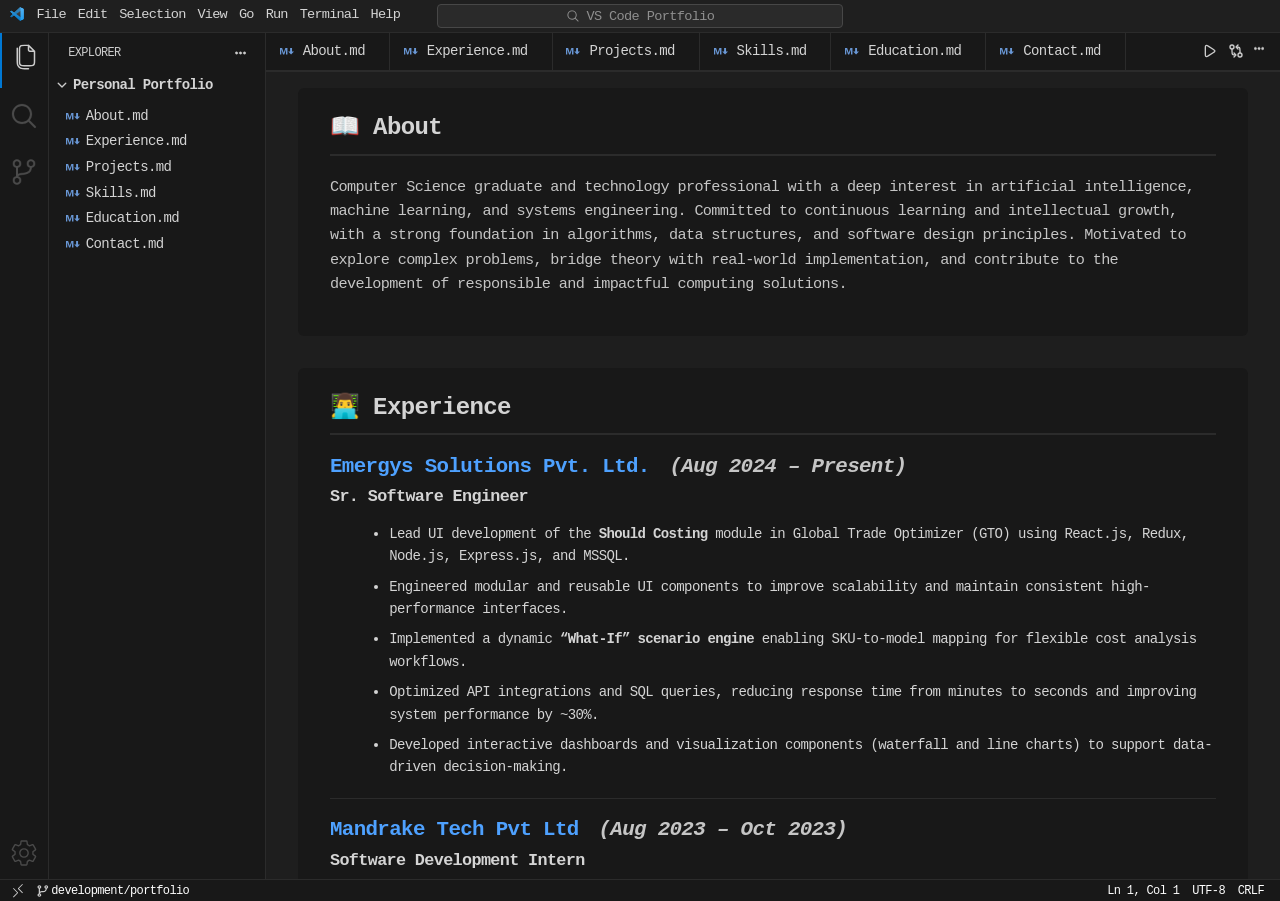
==== index.html @ 9354a225 "Optimized CSS and removed unsed code." ====
<!DOCTYPE html>
<html>

<head>
    <title>Atharva Yanna</title>
    <link rel="stylesheet" href="style.css">
    <link rel="stylesheet" href="icon-style.css">
    <link rel="icon" type="img/svg+xml" href="/assets/icon/vs-code-svg.svg" />
    <link href="https://fonts.googleapis.com/css2?family=Fira+Code&display=swap" rel="stylesheet">
    <meta name="viewport" content="width=device-width, initial-scale=1.0">
</head>

<body>

    <!-- TOP MENU BAR -->
    <div class="top-bar">
        <div class="menu">
            <div>
                <img src="assets/icon/vs-code-svg.svg" class="vs-code-logo" />
            </div>
            <span>File</span>
            <span>Edit</span>
            <span>Selection</span>
            <span>View</span>
            <span>Go</span>
            <span>Run</span>
            <span>Terminal</span>
            <span>Help</span>
        </div>
        <div class="search-box">
            <img src="assets/icon/icons8-search.svg" class="search-icon" />
            <span>VS Code Portfolio</span>
        </div>
        <div class="layout-icons">

        </div>
    </div>

    <div class="main">
        <!-- ACTIVITY BAR -->
        <div class="activity-bar">
            <div class="files-div" style="padding-left: 0.25rem;">
                <img src="assets/icon/file-svg.svg" class="file-icon" />
            </div>
            <div>
                <img src="assets/icon/search-activity-icon.svg" />
            </div>
            <div>
                <img src="assets/icon/icons8-code-fork-48.png" class="git-icon" />
            </div>
            <div class="setting-icon">
                <img src="assets/icon/settings-icon.svg" class="settings-icon" />
            </div>
        </div>

        <!-- EXPLORER -->
        <div class="explorer">
            <div class="explorer-title">
                <span>EXPLORER</span>
                <img src="assets/icon/options-svgrepo-com.svg" class="explorer-options-icon" />
            </div>
            <div class="files-container">
                <div class="files-title">
                    <img src="assets/icon/Dropdown icon.svg" />
                    Personal Portfolio
                </div>
                <div class="files">
                    <div class="file">
                        <img src="assets/icon/markdown-svgrepo-com.svg" class="md-file-icon" />
                        About.md
                    </div>
                    <div class="file">
                        <img src="assets/icon/markdown-svgrepo-com.svg" class="md-file-icon" />
                        Experience.md
                    </div>
                    <div class="file">
                        <img src="assets/icon/markdown-svgrepo-com.svg" class="md-file-icon" />
                        Projects.md
                    </div>
                    <div class="file">
                        <img src="assets/icon/markdown-svgrepo-com.svg" class="md-file-icon" />
                        Skills.md
                    </div>
                    <div class="file">
                        <img src="assets/icon/markdown-svgrepo-com.svg" class="md-file-icon" />
                        Education.md
                    </div>
                    <div class="file">
                        <img src="assets/icon/markdown-svgrepo-com.svg" class="md-file-icon" />
                        Contact.md
                    </div>
                </div>
            </div>
        </div>

        <!-- EDITOR AREA -->
        <div class="editor">
            <div class="tabs">
                <div class="tab">
                    <img src="assets/icon/markdown-svgrepo-com.svg" class="" />
                    <span>About.md</span>
                </div>
                <div class="tab">
                    <img src="assets/icon/markdown-svgrepo-com.svg" class="" />
                    <span>Experience.md</span>
                </div>
                <div class="tab">
                    <img src="assets/icon/markdown-svgrepo-com.svg" class="" />
                    <span>Projects.md</span>
                </div>
                <div class="tab">
                    <img src="assets/icon/markdown-svgrepo-com.svg" class="" />
                    <span>Skills.md</span>
                </div>
                <div class="tab">
                    <img src="assets/icon/markdown-svgrepo-com.svg" class="" />
                    <span>Education.md</span>
                </div>
                <div class="tab">
                    <image src="assets/icon/markdown-svgrepo-com.svg" class="" />
                    <span>Contact.md</span>
                </div>
                <div class="editor-btn-icons">
                    <img src="assets/icon/play-svgrepo-com.svg" class="play-icon" />
                    <img src="assets/icon/git-diff-svgrepo-com.svg" class="play-icon" />
                    <img src="assets/icon/options-svgrepo-com.svg" class="explorer-options-icon" />
                </div>
            </div>

            <div class="content-container">
                <div class="content">
                    <div class="markdown-container">
                        <h1>📖 About</h1>
                        <hr />

                        <p>
                            Computer Science graduate and technology professional with a deep interest in artificial
                            intelligence, machine learning, and systems engineering. Committed to continuous learning
                            and intellectual growth, with a strong foundation in algorithms, data structures, and
                            software design principles.

                            Motivated to explore complex problems, bridge theory with real-world implementation, and
                            contribute to the development of responsible and impactful computing solutions.
                        </p>

                    </div>
                    <div class="markdown-container">

                        <h1>👨‍💻 Experience</h1>
                        <hr />

                        <!-- Emergys -->
                        <h2 class="company">
                            Emergys Solutions Pvt. Ltd.
                            <span class="date">(Aug 2024 – Present)</span>
                        </h2>

                        <h3 class="role">Sr. Software Engineer</h3>

                        <ul>
                            <li>Lead UI development of the <strong>Should Costing</strong> module in Global Trade
                                Optimizer (GTO) using React.js, Redux, Node.js, Express.js, and MSSQL.</li>
                            <li>Engineered modular and reusable UI components to improve scalability and maintain
                                consistent high-performance interfaces.</li>
                            <li>Implemented a dynamic <strong>“What-If” scenario engine</strong> enabling SKU-to-model
                                mapping for flexible cost analysis workflows.</li>
                            <li>Optimized API integrations and SQL queries, reducing response time from minutes to
                                seconds and improving system performance by ~30%.</li>
                            <li>Developed interactive dashboards and visualization components (waterfall and line
                                charts) to support data-driven decision-making.</li>
                        </ul>

                        <div class="section-divider"></div>

                        <!-- Mandrake -->
                        <h2 class="company">
                            Mandrake Tech Pvt Ltd
                            <span class="date">(Aug 2023 – Oct 2023)</span>
                        </h2>

                        <h3 class="role">Software Development Intern</h3>

                        <ul>
                            <li>Built a CLI-based Expense Tracker in Rust to record transactions and manage financial
                                summaries.</li>
                            <li>Implemented JSON-based persistence to simulate database operations.</li>
                            <li>Applied modular programming principles to enhance maintainability and scalability.</li>
                            <li>Strengthened proficiency in Rust (ownership, borrowing, error handling) and GitFlow
                                version control.</li>
                        </ul>

                        <div class="section-divider"></div>

                        <!-- Persistent -->
                        <h2 class="company">
                            Persistent Systems
                            <span class="date">(July 2023 – Aug 2023)</span>
                        </h2>

                        <h3 class="role">Martian Intern</h3>

                        <ul>
                            <li>Completed intensive training in Linux, RDBMS, and Core Java.</li>
                            <li>Gained hands-on experience in Linux administration, user management, and process
                                handling.</li>
                            <li>Practiced relational database operations (DDL, DML, DCL, TCL) using SQL.</li>
                            <li>Strengthened foundations in OOP, data structures, and exception handling.</li>
                        </ul>

                        <div class="section-divider"></div>

                        <!-- Intel -->
                        <h2 class="company">
                            Intel
                            <span class="date">(May 2023 – July 2023)</span>
                        </h2>

                        <h3 class="role">Intel Unnati Summer Intern</h3>

                        <ul>
                            <li>Developed a real-time social distancing detection system using YOLOv5.</li>
                            <li>Implemented distance estimation algorithms using camera resolution and focal length
                                calculations.</li>
                            <li>Designed and optimized live video processing pipeline for real-time violation detection.
                            </li>
                            <li>Gained practical exposure to computer vision, OpenCV, and model optimization workflows.
                            </li>
                        </ul>

                    </div>
                    <div class="markdown-container">

                        <h1>🧪 Projects</h1>
                        <hr />

                        <!-- Electri-wise -->
                        <h2 class="project-title">Electri-wise 🔗</h2>

                        <ul>
                            <li>Developed a role-based Electricity Meter Management System using React and Node.js.</li>
                            <li>Implemented separate dashboards for Admin and User roles with controlled access.</li>
                            <li>Enabled users to manage multiple meters and analyze electricity consumption quarterly
                                and yearly.</li>
                            <li>Integrated Redux for centralized state management across the UI.</li>
                            <li>Designed REST APIs for secure data retrieval and analytics processing.</li>
                        </ul>

                        <div class="section-divider"></div>

                        <!-- Smart Workout Companion -->
                        <h2 class="project-title">Smart Workout Companion 🔗</h2>

                        <ul>
                            <li>Developed a real-time yoga pose detection and repetition counting application.</li>
                            <li>Integrated OpenCV and MediaPipe for live video-based pose tracking.</li>
                            <li>Connected Flask backend with React frontend for exercise monitoring and streaming.</li>
                            <li>Overcame challenges in real-time video processing and system integration.</li>
                        </ul>

                        <div class="section-divider"></div>

                        <!-- Mock Gmail API -->
                        <h2 class="project-title">Mock Gmail API 🔗</h2>

                        <ul>
                            <li>Built a mock Gmail API using Node.js and Express.js to simulate Gmail interactions.</li>
                            <li>Implemented OAuth 2.0 authentication flow for secure authorization and token exchange.
                            </li>
                            <li>Enabled retrieval of mock Gmail data after secure authentication.</li>
                            <li>Gained hands-on experience in secure API design and authentication mechanisms.</li>
                        </ul>

                        <div class="section-divider"></div>

                        <!-- Expense Tracker -->
                        <h2 class="project-title">Expense Tracker 🔗</h2>

                        <ul>
                            <li>Built a CLI-based application for recording, retrieving, and deleting transactions.</li>
                            <li>Implemented JSON-based data serialization and persistence.</li>
                            <li>Ensured reliability through unit testing and modular architecture.</li>
                            <li>Demonstrated proficiency in Rust and Java for command-line development.</li>
                        </ul>

                    </div>

                    <div class="markdown-container">

                        <h1>🛠 Skills</h1>
                        <hr />

                        <div class="skills-grid">

                            <!-- Programming -->
                            <div class="skill-card">
                                <h2>Programming Languages</h2>
                                <div class="skill-tags">
                                    <span class="skill-tag strong">Java</span>
                                    <span class="skill-tag strong">JavaScript</span>
                                    <span class="skill-tag strong">Rust</span>
                                    <span class="skill-tag strong">Python</span>
                                    <span class="skill-tag strong">C++</span>

                                    <span class="skill-tag">C</span>
                                    <span class="skill-tag">SQL</span>
                                    <span class="skill-tag">MongoDB</span>
                                </div>
                            </div>

                            <!-- Web -->
                            <div class="skill-card">
                                <h2>Web Development</h2>
                                <div class="skill-tags">
                                    <span class="skill-tag strong">React.js</span>
                                    <span class="skill-tag strong">Node.js</span>
                                    <span class="skill-tag strong">Express.js</span>
                                    <span class="skill-tag">Flask</span>
                                    <span class="skill-tag">HTML</span>
                                    <span class="skill-tag">CSS</span>
                                    <span class="skill-tag">Redux</span>
                                </div>
                            </div>

                            <!-- Libraries -->
                            <div class="skill-card">
                                <h2>Frameworks & Libraries</h2>
                                <div class="skill-tags">
                                    <span class="skill-tag">Pandas</span>
                                    <span class="skill-tag">NumPy</span>
                                    <span class="skill-tag">Matplotlib</span>
                                    <span class="skill-tag">Scikit-learn</span>
                                </div>
                            </div>

                            <!-- Tools -->
                            <div class="skill-card">
                                <h2>Version Control & Tools</h2>
                                <div class="skill-tags">
                                    <span class="skill-tag">Git</span>
                                    <span class="skill-tag">Git Flow</span>
                                </div>
                            </div>

                        </div>

                    </div>

                    <div class="markdown-container">

                        <h1>🎓 Education</h1>
                        <hr />

                        <div class="timeline">

                            <div class="timeline-item">
                                <div class="timeline-marker"></div>
                                <div class="timeline-content">
                                    <div class="timeline-title">
                                        <h2>Marathwad Mitra Mandal's College of Engineering, Pune (SPPU)</h2>
                                        <span class="timeline-date">2020 – 2024</span>
                                    </div>
                                    <p><strong>Bachelor’s in Computer Science Engineering with Honours in Data
                                            Science</strong></p>
                                    <p>CGPA: <strong>8.84 / 10.0</strong></p>
                                </div>
                            </div>

                            <div class="timeline-item">
                                <div class="timeline-marker"></div>
                                <div class="timeline-content">
                                    <div class="timeline-title">
                                        <h2>S.P College</h2>
                                        <span class="timeline-date">2019-2020</span>
                                    </div>
                                    <p><strong>Higher Secondary Certification</strong></p>
                                    <p>Percentage: <strong>84%</strong></p>
                                </div>
                            </div>

                            <div class="timeline-item">
                                <div class="timeline-marker"></div>
                                <div class="timeline-content">
                                    <div class="timeline-title">
                                        <h2>Vishwakarma Vidyalaya English Secondary</h2>
                                        <span class="timeline-date">2017-2018</span>
                                    </div>
                                    <p><strong>Secondary School Certification</strong></p>
                                    <p>Percentage: <strong>94%</strong></p>
                                </div>
                            </div>

                        </div>

                    </div>

                    <div class="markdown-container">

                        <h1>🛠 Contact</h1>
                        <hr />

                        <div class="contact-container">
                            <h2 class="contact-name">Atharva Yanna</h2>
                            <p class="contact-tagline">Think twice, code once.</p>

                            <div class="links">

                                <a href="mailto:atharvay24@gmail.com" class="badge">
                                    ✉ Email
                                </a>

                                <a href="https://github.com/atharva2408" target="_blank" class="badge">
                                    GitHub
                                </a>

                                <a href="https://www.linkedin.com/in/atharvayanna/" target="_blank" class="badge">
                                    LinkedIn
                                </a>

                            </div>
                        </div>

                    </div>
                </div>

            </div>

        </div>
    </div>

    <!-- STATUS BAR -->
    <div class="status-bar">
        <div class="bottom-arrows">
            <img src="assets/icon/Bottom-2arows.svg" class="bottom-arrows-icon" />
        </div>
        <div class="status-container">
            <div class="status-left">
                <div>
                    <img src="assets/icon/git-icon-grey.svg" class="status-git-icon" />
                    <span>development/portfolio</span>
                </div>
            </div>
            <div class="status-right">
                <span>Ln 1, Col 1</span>
                <span>UTF-8</span>
                <span>CRLF</span>
            </div>
        </div>
    </div>

    <script src="script.js"></script>
</body>

</html>
---- style.css ----
/* ================= GLOBAL ================= */

body {
    margin: 0;
    font-family: Consolas, 'Courier New', monospace;
    background-color: #1e1e1e;
    color: #d4d4d4;
    font-size: 14px;
    letter-spacing: -0.04rem;
    height: 100vh;
    overflow: hidden;
}

/* ================= TOP BAR ================= */
.top-bar {
    height: 2rem;
    background: #1F1F1F;
    display: flex;
    justify-content: space-between;
    align-items: center;
    padding: 0 10px;
    position: relative;
    border-bottom: 1px solid #2b2b2b;
}

.menu {
    display: flex;
    gap: 0.75rem;
    letter-spacing: -0.05rem;
    font-size: 0.85rem
}

.search-box {
    position: absolute;
    left: 50%;
    transform: translateX(-50%);
    width: 30%;
    height: 0.8rem;

    display: flex;
    align-items: center;
    justify-content: center;
    gap: 0.4rem;
        
    padding: 5px 10px;
    border-radius: 4px;
    font-size: 0.85rem;

    background: #2A2A2A;
    border: 1px solid #474747;
    color: #8f8f8f;
}

/* ================= MAIN LAYOUT ================= */

.main {
    display: flex;
    height: calc(100vh - 3.35rem);
    overflow: hidden;
}

/* ================= ACTIVITY BAR ================= */

.activity-bar {
    width: 3rem;
    background: #181818;
    display: flex;
    flex-direction: column;
    align-items: center;
    gap: 0.3rem;
    border-right: 1px solid #2b2b2b;
}

.activity-bar div {
    padding: 0.5rem;
}

.files-div {
    border-left: 0.25rem solid #0078d4;
}

.setting-icon {
    margin-top: auto;
}

/* ================= EXPLORER ================= */

.explorer {
    width: 13.5rem;
    background: #181818;
    border-right: 1px solid #2b2b2b;
}

.explorer-title {
    display: flex;
    justify-content: space-between;
    align-items: center;
    font-size: 0.75rem;
    padding: 0.8rem 1.2rem;
    color: #ccc;
}

.files-title {
    display: flex;
    align-items: center;
    gap: 0.2rem;
    padding: 0.3rem;
    font-size: 0.875rem;
    font-weight: 700;
}

.files {
    display: flex;
    flex-direction: column;
    gap: 0.6rem;
    padding: 0.6rem 1rem;
}

.file {
    display: flex;
    align-items: center;
    gap: 0.3rem;
}

/* ================= EDITOR ================= */

.editor {
    flex: 1;
    display: flex;
    flex-direction: column;
    background: #1e1e1e;
}

.tabs {
    display: flex;
    align-items: center;
    background: #181818;
    border-bottom: 2px solid #2b2b2b;

    overflow-x: auto;
    white-space: nowrap;
}

.tabs::-webkit-scrollbar {
    height: 6px;
}

.tabs::-webkit-scrollbar-thumb {
    background: #3a3a3a;
    border-radius: 3px;
}

.tab {
    display: flex;
    align-items: center;
    gap: 0.5rem;
    padding: 0.65rem 1.5rem 0.65rem 0.8rem;
    border-right: 1px solid #2b2b2b;
}

.editor-btn-icons {
    display: flex;
    gap: 0.6rem;
    margin-left: auto;
    margin-right: 1rem;
}

/* ================= CONTENT AREA ================= */

.content-container {
    flex: 1;
    overflow-y: auto;
    padding: 1rem 2rem;
}

.content {
    display: flex;
    flex-direction: column;
    gap: 2rem;
}

/* Scrollbar */
.content-container::-webkit-scrollbar {
    width: 8px;
}

.content-container::-webkit-scrollbar-track {
    background: #1e1e1e;
}

.content-container::-webkit-scrollbar-thumb {
    background: #3a3a3a;
    border-radius: 4px;
}

/* ================= MARKDOWN BLOCK ================= */

.markdown-container {
    padding: 1.5rem 2rem;
    background-color: #181818;
    border-radius: 0.375rem;
}

.markdown-container h1 {
    font-size: 1.5rem;
    font-weight: 600;
    margin: 0;
}

.markdown-container hr {
    border: none;
    border-top: 2px solid #2b2b2b;
    margin: 0.8rem 0 1.2rem;
}

.markdown-container h2 {
    font-size: 1.3rem;
    font-weight: 600;
    margin: 0;
}

.markdown-container p {
    font-size: 0.95rem;
    line-height: 1.6;
    color: #c5c5c5;
}

.markdown-container ul {
    margin-left: 1.2rem;
}

.markdown-container li {
    margin-bottom: 0.5rem;
    line-height: 1.6;
}

/* ================= EXPERIENCE ================= */

.company {
    font-size: 1.25rem;
    font-weight: 600;
    color: #4ea1ff;
}

.date {
    font-style: italic;
    color: #c5c5c5;
    margin-left: 0.5rem;
}

.role {
    font-size: 1.05rem;
    font-weight: 600;
    margin-top: 0.6rem;
}

/* ================= EDUCATION TIMELINE ================= */

.timeline {
    position: relative;
    margin-top: 2rem;
    padding-left: 2.5rem;
}

.timeline::before {
    content: "";
    position: absolute;
    left: 14px;
    top: 1rem;
    bottom: 0;
    width: 2px;
    background-color: #2b2b2b;
}

.timeline-item {
    position: relative;
    margin-bottom: 2.5rem;
}

.timeline-marker {
    position: absolute;
    left: -2.125rem;
    top: 0.1rem;
    width: 14px;
    height: 14px;
    background-color: #007acc;
    border-radius: 50%;
    border: 2px solid #1e1e1e;
}

.timeline-title{
    display: flex;
    gap: 1rem;
    align-items: center;
    margin: 0.5rem 0;
}

.timeline-date {
    display: inline-block;
    background-color: #2b2b2b;
    padding: 0.25rem 0.6rem;
    border-radius: 12px;
    font-size: 0.75rem;
}

.timeline-content h2 {
    color: #4ea1ff;
    font-size: 1.05rem;
}

.timeline-content p {
    margin: 0.2rem 0;
}

/* ================= PROJECTS ================= */

.section-divider {
    border-top: 1px solid #2b2b2b;
    margin: 1.2rem 0;
}

.project-title {
    font-size: 1.3rem;
    font-weight: 600;
    color: #4ea1ff;
}

/* ================= SKILLS ================= */

.skills-grid {
    display: grid;
    grid-template-columns: repeat(auto-fit, minmax(280px, 1fr));
    gap: 1.5rem;
    margin-top: 1.5rem;
}

.skill-card {
    background-color: #181818;
    border: 1px solid #2b2b2b;
    border-radius: 8px;
    padding: 1.2rem;
    transition: border-color 0.2s ease;
}

.skill-card:hover {
    border-color: #007acc;
}

.skill-card h2 {
    font-size: 1rem;
    color: #4ea1ff;
    margin-bottom: 1rem;
}

.skill-tags {
    display: flex;
    flex-wrap: wrap;
    gap: 0.6rem;
}

.skill-tag {
    background-color: #2b2b2b;
    padding: 0.3rem 0.7rem;
    border-radius: 14px;
    font-size: 0.75rem;
}

.skill-tag.strong {
    background-color: #007acc;
    color: white;
}

/* ================= CONTACT ================= */

.contact-container {
    margin-top: 1.5rem;
    display: flex;
    flex-direction: column;
}

.contact-name {
    font-size: 1.8rem;
    font-weight: 500;
}

.contact-tagline {
    color: #9cdcfe;
    margin: 0;
}

.links {
    display: flex;
    gap: 1rem;
    flex-wrap: wrap;
    margin-top: 1rem;
}

.badge {
    display: inline-flex;
    align-items: center;
    gap: 0.5rem;
    padding: 0.6rem 1.3rem;
    border: 1px solid #3a3a3a;
    border-radius: 40px;
    text-decoration: none;
    font-size: 0.9rem;
    color: #e6e6e6;
    transition: 0.2s ease;
}

.badge:hover {
    border-color: #007acc;
    background-color: rgba(0, 122, 204, 0.08);
    transform: translateY(-2px);
}

/* ================= STATUS BAR ================= */

.status-bar {
    height: 1.3rem;
    background: #181818;
    color: white;
    display: flex;
    /* justify-content: space-between; */
    font-size: 12px;
    border-top: 1px solid #2b2b2b;
}

.bottom-arrows {
    display: flex;
    justify-content: center;
    align-items: center;
    /* background-color: #2e8461; */
    width: 2.3rem;
    height: 100%;
}

.status-container {
    width: 100%;
    margin-right: 1rem;
    display: flex;
    justify-content: space-between;
    align-items: center;
}

.status-left,
.status-right {
    display: flex;
    align-items: center;
    gap: 0.8rem;
}

.status-left div{
    display: flex;
    justify-content: center;
    align-items: center;
    gap:0.1rem;
}
---- icon-style.css ----
/* logo */
.vs-code-logo {
    width: 0.9rem;
    height: 0.9rem;
    background-color: #1F1F1F;
}

.search-icon {
    width: 0.9rem;
    height: 0.9rem;
}

.file-icon {
    /* width: 2.1rem; */
    height: 2.2rem;
}

.git-icon {
    width: 2rem;
    height: 2rem;
}

.settings-icon{
    width: 1.8rem;
}

.explorer-options-icon{
    width: 0.65rem;
    height: 0.65rem;
}

.md-file-icon{
    width: 1rem;
    height: 1rem;
}

.bottom-arrows-icon{
    width: 1rem;
    height: 1rem;
}

.play-icon{
    width: 1rem;
    height: 1rem;
}

.status-git-icon{
    width: 0.9rem;
    height: 0.9rem;
}
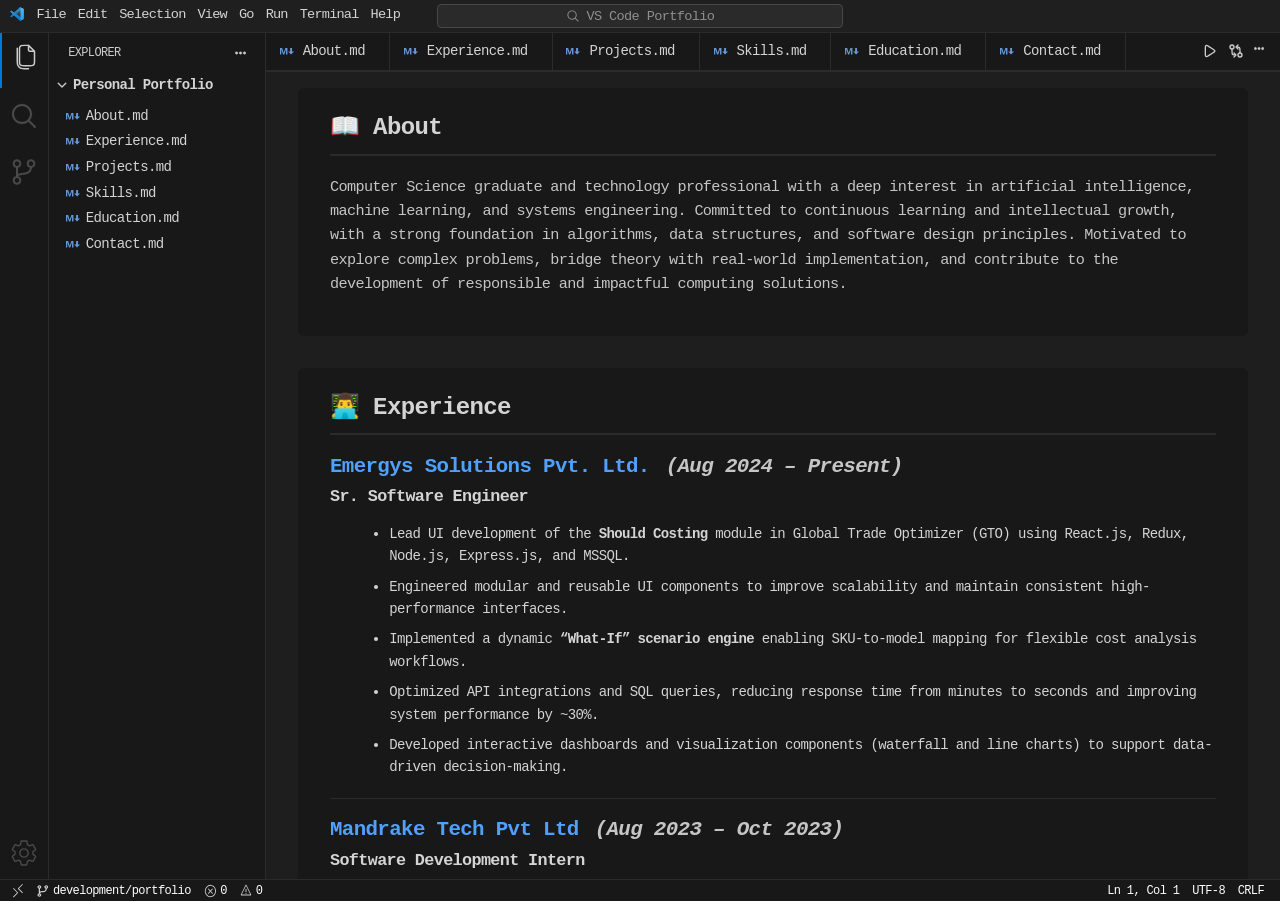
==== commit 14c1a71d: "Updated status bar style" ====
--- a/index.html
+++ b/index.html
@@ -393,9 +393,8 @@
 
                     </div>
 
-                    <div class="markdown-container">
-
-                        <h1>🛠 Contact</h1>
+                    <div class="markdown-container contact">
+                        <h1>📩 Contact</h1>
                         <hr />
 
                         <div class="contact-container">
@@ -438,6 +437,14 @@
                     <img src="assets/icon/git-icon-grey.svg" class="status-git-icon" />
                     <span>development/portfolio</span>
                 </div>
+                <div>
+                    <img src="assets/icon/cancel-icon.svg" class="status-cancel-icon" />
+                    <span>0</span>
+                </div>
+                <div>
+                    <img src="assets/icon/warning-light-grey.svg" class="status-warning-icon" />
+                    <span>0</span>
+                </div>
             </div>
             <div class="status-right">
                 <span>Ln 1, Col 1</span>
--- a/style.css
+++ b/style.css
@@ -41,7 +41,7 @@
     align-items: center;
     justify-content: center;
     gap: 0.4rem;
-        
+
     padding: 5px 10px;
     border-radius: 4px;
     font-size: 0.85rem;
@@ -240,12 +240,14 @@
     font-size: 1.25rem;
     font-weight: 600;
     color: #4ea1ff;
+    display: flex;
+    align-items: center;
 }
 
 .date {
     font-style: italic;
     color: #c5c5c5;
-    margin-left: 0.5rem;
+    margin-left: 1rem;
 }
 
 .role {
@@ -288,7 +290,7 @@
     border: 2px solid #1e1e1e;
 }
 
-.timeline-title{
+.timeline-title {
     display: flex;
     gap: 1rem;
     align-items: center;
@@ -450,9 +452,187 @@
     gap: 0.8rem;
 }
 
-.status-left div{
+.status-left div {
     display: flex;
     justify-content: center;
     align-items: center;
-    gap:0.1rem;
+    gap: 0.2rem;
+}
+
+.contact{
+    margin-bottom: 3rem;
+}
+
+
+/* ================= MOBILE VIEW ================= */
+@media screen and (max-width: 900px) {
+
+    /* Hide left side panels */
+    .activity-bar,
+    .explorer, .layout-icons {
+        display: none;
+    }
+
+    .top-bar{
+        justify-content: space-between;
+    }
+
+    .search-box{
+        position: relative;
+        transform: translateX(0);
+        left: 0%;
+    }
+
+    /* Full width editor */
+    .main {
+        height: calc(100vh - 3.3rem);
+    }
+
+    .editor {
+        width: 100%;
+    }
+
+    /* Reduce content padding */
+    .content-container {
+        padding: 1rem;
+    }
+
+    .markdown-container {
+        padding: 1.2rem;
+    }
+
+    /* Smaller headings */
+    .markdown-container h1 {
+        font-size: 1.3rem;
+    }
+
+    .company {
+        font-size: 1.1rem;
+    }
+
+    /* Stack timeline properly */
+    .timeline {
+        padding-left: 2rem;
+    }
+
+    .timeline::before {
+        left: 10px;
+    }
+
+    .timeline-marker {
+        left: -1.8rem;
+        width: 12px;
+        height: 12px;
+    }
+
+    .timeline-title {
+        flex-direction: column;
+        align-items: flex-start;
+        gap: 0.4rem;
+    }
+
+    /* Skills single column */
+    .skills-grid {
+        grid-template-columns: 1fr;
+    }
+
+    /* Contact adjustments */
+    .contact-name {
+        font-size: 1.5rem;
+    }
+
+    .links {
+        gap: 0.7rem;
+    }
+
+    .badge {
+        padding: 0.5rem 1rem;
+        font-size: 0.85rem;
+    }
+
+    /* Tabs scroll better */
+    .tabs {
+        padding-bottom: 4px;
+    }
+}
+
+
+/* ================= SMALL PHONES ================= */
+
+@media screen and (max-width: 480px) {
+
+    body {
+        font-size: 13px;
+    }
+
+    .top-bar {
+        padding: 0 6px;
+    }
+
+
+    .search-box{
+        position: absolute;
+        transform: translateX(-50%);
+        left: 50%;
+        width: 30%;
+    }
+
+    .search-box {
+        width: 55%;
+        font-size: 0.75rem;
+    }
+
+    .menu span {
+        display: none;
+        /* Hide File/Edit etc */
+    }
+
+    .markdown-container {
+        border-radius: 0;
+    }
+
+    .markdown-container h2 {
+        font-size: 0.75rem;
+        font-weight: 600;
+        margin: 0;
+    }
+
+    .markdown-container h3 {
+        font-size: 0.75rem;
+    }
+
+    .markdown-container ul{
+        margin: 0;
+    }
+
+    .badge {
+        width: 100%;
+        justify-content: center;
+    }
+
+    .company{
+        display: flex;
+        align-items: center;
+        gap: 0.5rem;
+    }
+
+    .editor-btn-icons {
+        margin-left: 1rem;
+    }
+
+    .date {
+        font-size: 0.75rem;
+    }
+
+    .project-title{
+        margin-bottom: 0.5rem !important;
+    }
+
+    .skill-card h2{
+        margin-bottom: 1rem ;
+    }
+
+    .status-right{
+        display: none;
+    }
 }
--- a/icon-style.css
+++ b/icon-style.css
@@ -47,4 +47,14 @@
 .status-git-icon{
     width: 0.9rem;
     height: 0.9rem;
+}
+
+.status-cancel-icon{
+    width: 0.85rem;
+    height: 0.85rem;
+}
+
+.status-warning-icon{
+    width: 0.8rem;
+    height: 0.8rem;
 }
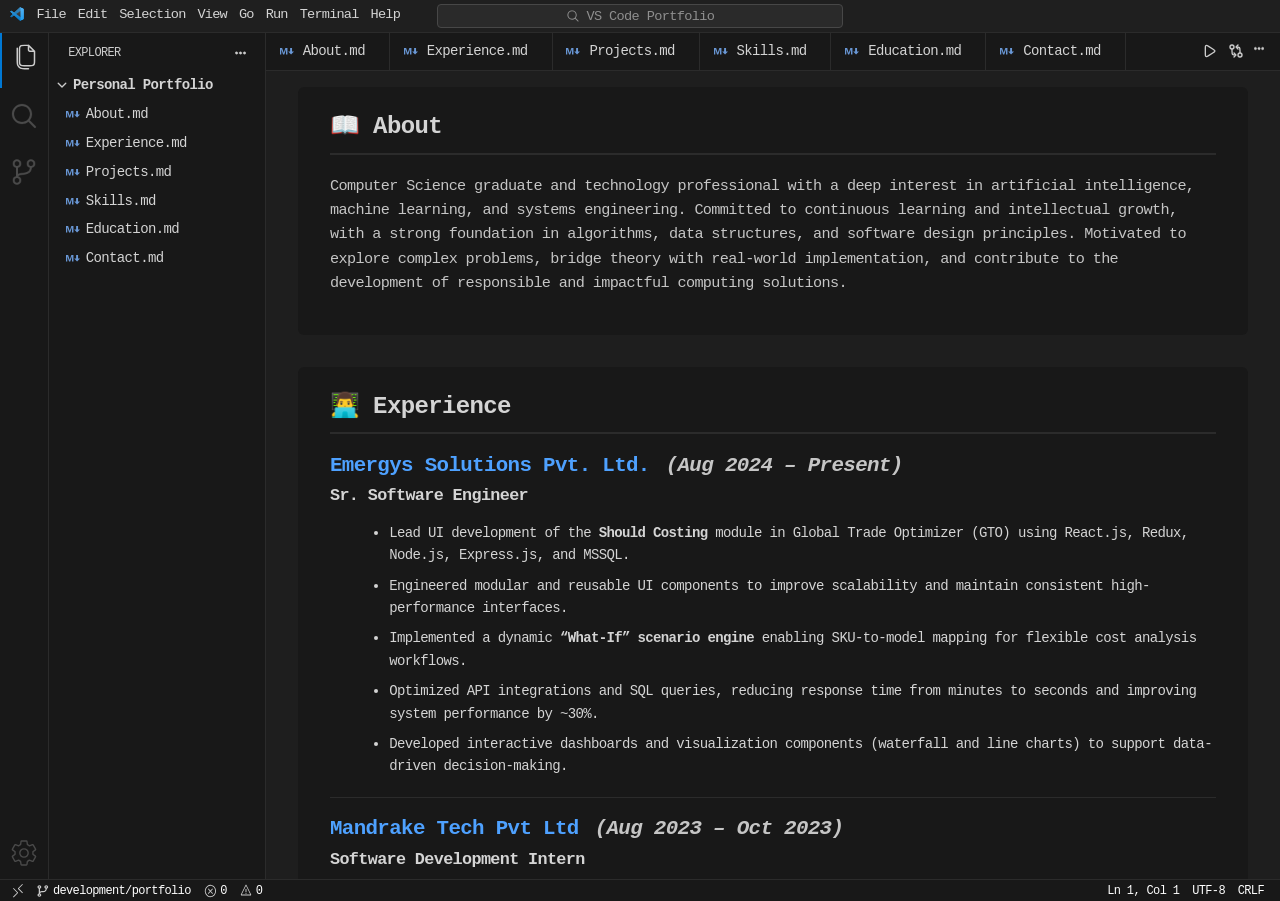
==== commit 9dc227f5: "Added file click functionality." ====
--- a/index.html
+++ b/index.html
@@ -65,27 +65,27 @@
                     Personal Portfolio
                 </div>
                 <div class="files">
-                    <div class="file">
+                    <div class="file" data-file="about">
                         <img src="assets/icon/markdown-svgrepo-com.svg" class="md-file-icon" />
                         About.md
                     </div>
-                    <div class="file">
+                    <div class="file" data-file="experience">
                         <img src="assets/icon/markdown-svgrepo-com.svg" class="md-file-icon" />
                         Experience.md
                     </div>
-                    <div class="file">
+                    <div class="file" data-file="projects">
                         <img src="assets/icon/markdown-svgrepo-com.svg" class="md-file-icon" />
                         Projects.md
                     </div>
-                    <div class="file">
+                    <div class="file" data-file="skills">
                         <img src="assets/icon/markdown-svgrepo-com.svg" class="md-file-icon" />
                         Skills.md
                     </div>
-                    <div class="file">
+                    <div class="file" data-file="education">
                         <img src="assets/icon/markdown-svgrepo-com.svg" class="md-file-icon" />
                         Education.md
                     </div>
-                    <div class="file">
+                    <div class="file" data-file="contact">
                         <img src="assets/icon/markdown-svgrepo-com.svg" class="md-file-icon" />
                         Contact.md
                     </div>
@@ -96,27 +96,27 @@
         <!-- EDITOR AREA -->
         <div class="editor">
             <div class="tabs">
-                <div class="tab">
+                <div class="tab" data-file="about">
                     <img src="assets/icon/markdown-svgrepo-com.svg" class="" />
                     <span>About.md</span>
                 </div>
-                <div class="tab">
+                <div class="tab" data-file="experience">
                     <img src="assets/icon/markdown-svgrepo-com.svg" class="" />
                     <span>Experience.md</span>
                 </div>
-                <div class="tab">
+                <div class="tab" data-file="projects">
                     <img src="assets/icon/markdown-svgrepo-com.svg" class="" />
                     <span>Projects.md</span>
                 </div>
-                <div class="tab">
+                <div class="tab" data-file="skills">
                     <img src="assets/icon/markdown-svgrepo-com.svg" class="" />
                     <span>Skills.md</span>
                 </div>
-                <div class="tab">
+                <div class="tab" data-file="education">
                     <img src="assets/icon/markdown-svgrepo-com.svg" class="" />
                     <span>Education.md</span>
                 </div>
-                <div class="tab">
+                <div class="tab" data-file="contact">
                     <image src="assets/icon/markdown-svgrepo-com.svg" class="" />
                     <span>Contact.md</span>
                 </div>
@@ -129,7 +129,7 @@
 
             <div class="content-container">
                 <div class="content">
-                    <div class="markdown-container">
+                    <div class="markdown-container section" id="about">
                         <h1>📖 About</h1>
                         <hr />
 
@@ -144,7 +144,7 @@
                         </p>
 
                     </div>
-                    <div class="markdown-container">
+                    <div class="markdown-container section" id="experience">
 
                         <h1>👨‍💻 Experience</h1>
                         <hr />
@@ -228,7 +228,7 @@
                         </ul>
 
                     </div>
-                    <div class="markdown-container">
+                    <div class="markdown-container section" id="projects">
 
                         <h1>🧪 Projects</h1>
                         <hr />
@@ -284,7 +284,7 @@
 
                     </div>
 
-                    <div class="markdown-container">
+                    <div class="markdown-container section" id="skills">
 
                         <h1>🛠 Skills</h1>
                         <hr />
@@ -345,7 +345,7 @@
 
                     </div>
 
-                    <div class="markdown-container">
+                    <div class="markdown-container section" id="education">
 
                         <h1>🎓 Education</h1>
                         <hr />
@@ -393,7 +393,7 @@
 
                     </div>
 
-                    <div class="markdown-container contact">
+                    <div class="markdown-container section" id="contact">
                         <h1>📩 Contact</h1>
                         <hr />
 
--- a/style.css
+++ b/style.css
@@ -112,14 +112,19 @@
 .files {
     display: flex;
     flex-direction: column;
-    gap: 0.6rem;
-    padding: 0.6rem 1rem;
+    padding: 0.1rem 0rem;
 }
 
 .file {
     display: flex;
     align-items: center;
     gap: 0.3rem;
+    padding: 0.4rem 1rem;
+}
+
+.file:hover{
+    background-color: #2b2b2b;
+    cursor: pointer;
 }
 
 /* ================= EDITOR ================= */
@@ -135,10 +140,12 @@
     display: flex;
     align-items: center;
     background: #181818;
-    border-bottom: 2px solid #2b2b2b;
+    border-bottom: 1px solid #2b2b2b;
 
     overflow-x: auto;
     white-space: nowrap;
+        position: relative;
+
 }
 
 .tabs::-webkit-scrollbar {
@@ -156,6 +163,22 @@
     gap: 0.5rem;
     padding: 0.65rem 1.5rem 0.65rem 0.8rem;
     border-right: 1px solid #2b2b2b;
+        position: relative;
+
+}
+
+.tab:hover{
+    background-color: #1e1e1e;
+    cursor: pointer;
+}
+
+.file.active-file {
+    background-color: #2b2b2b;
+}
+
+.tab.active-tab {
+    background-color: #1e1e1e;
+    border-top: 1px solid #007acc; 
 }
 
 .editor-btn-icons {
@@ -459,9 +482,18 @@
     gap: 0.2rem;
 }
 
-.contact{
+#contact{
     margin-bottom: 3rem;
 }
+
+.section {
+    transition: opacity 1s ease;
+}
+
+.section.hidden {
+    display: none;
+}
+
 
 
 /* ================= MOBILE VIEW ================= */
--- a/icon-style.css
+++ b/icon-style.css
@@ -3,6 +3,7 @@
     width: 0.9rem;
     height: 0.9rem;
     background-color: #1F1F1F;
+    cursor: pointer;
 }
 
 .search-icon {
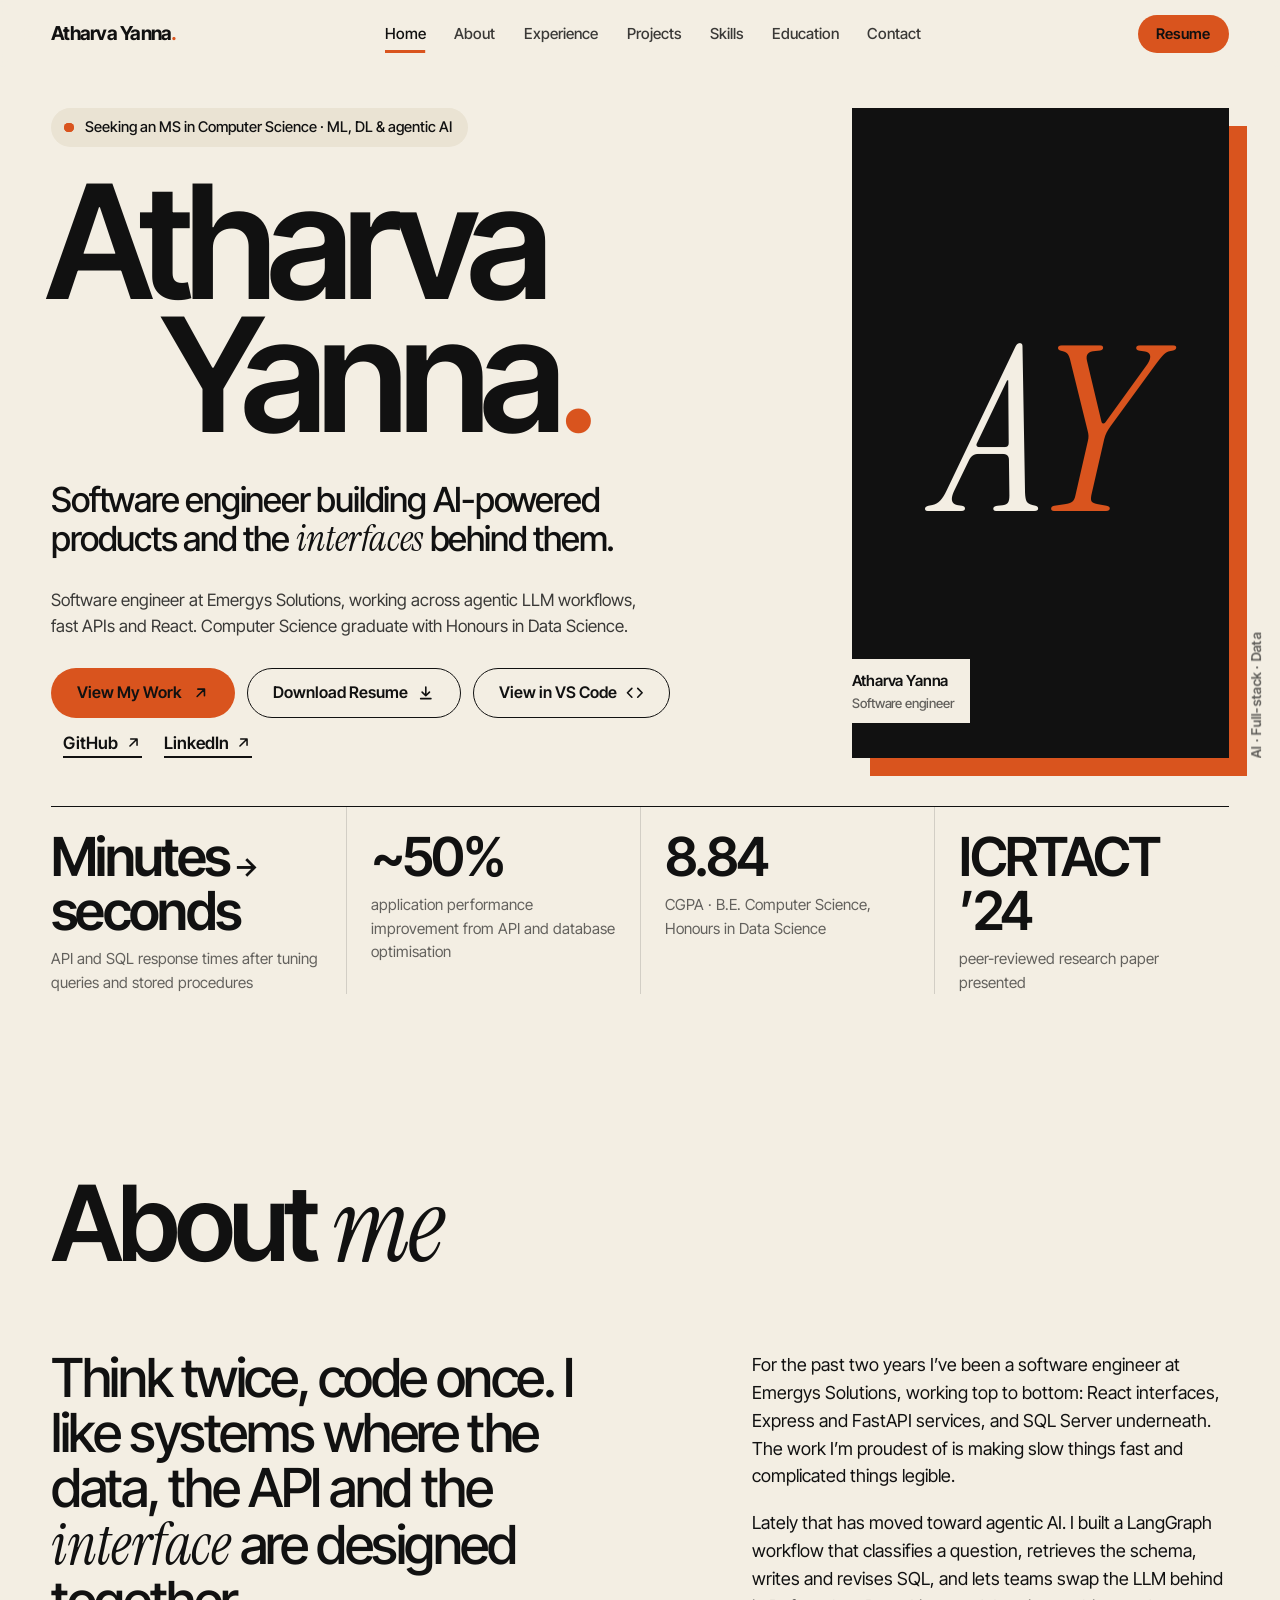
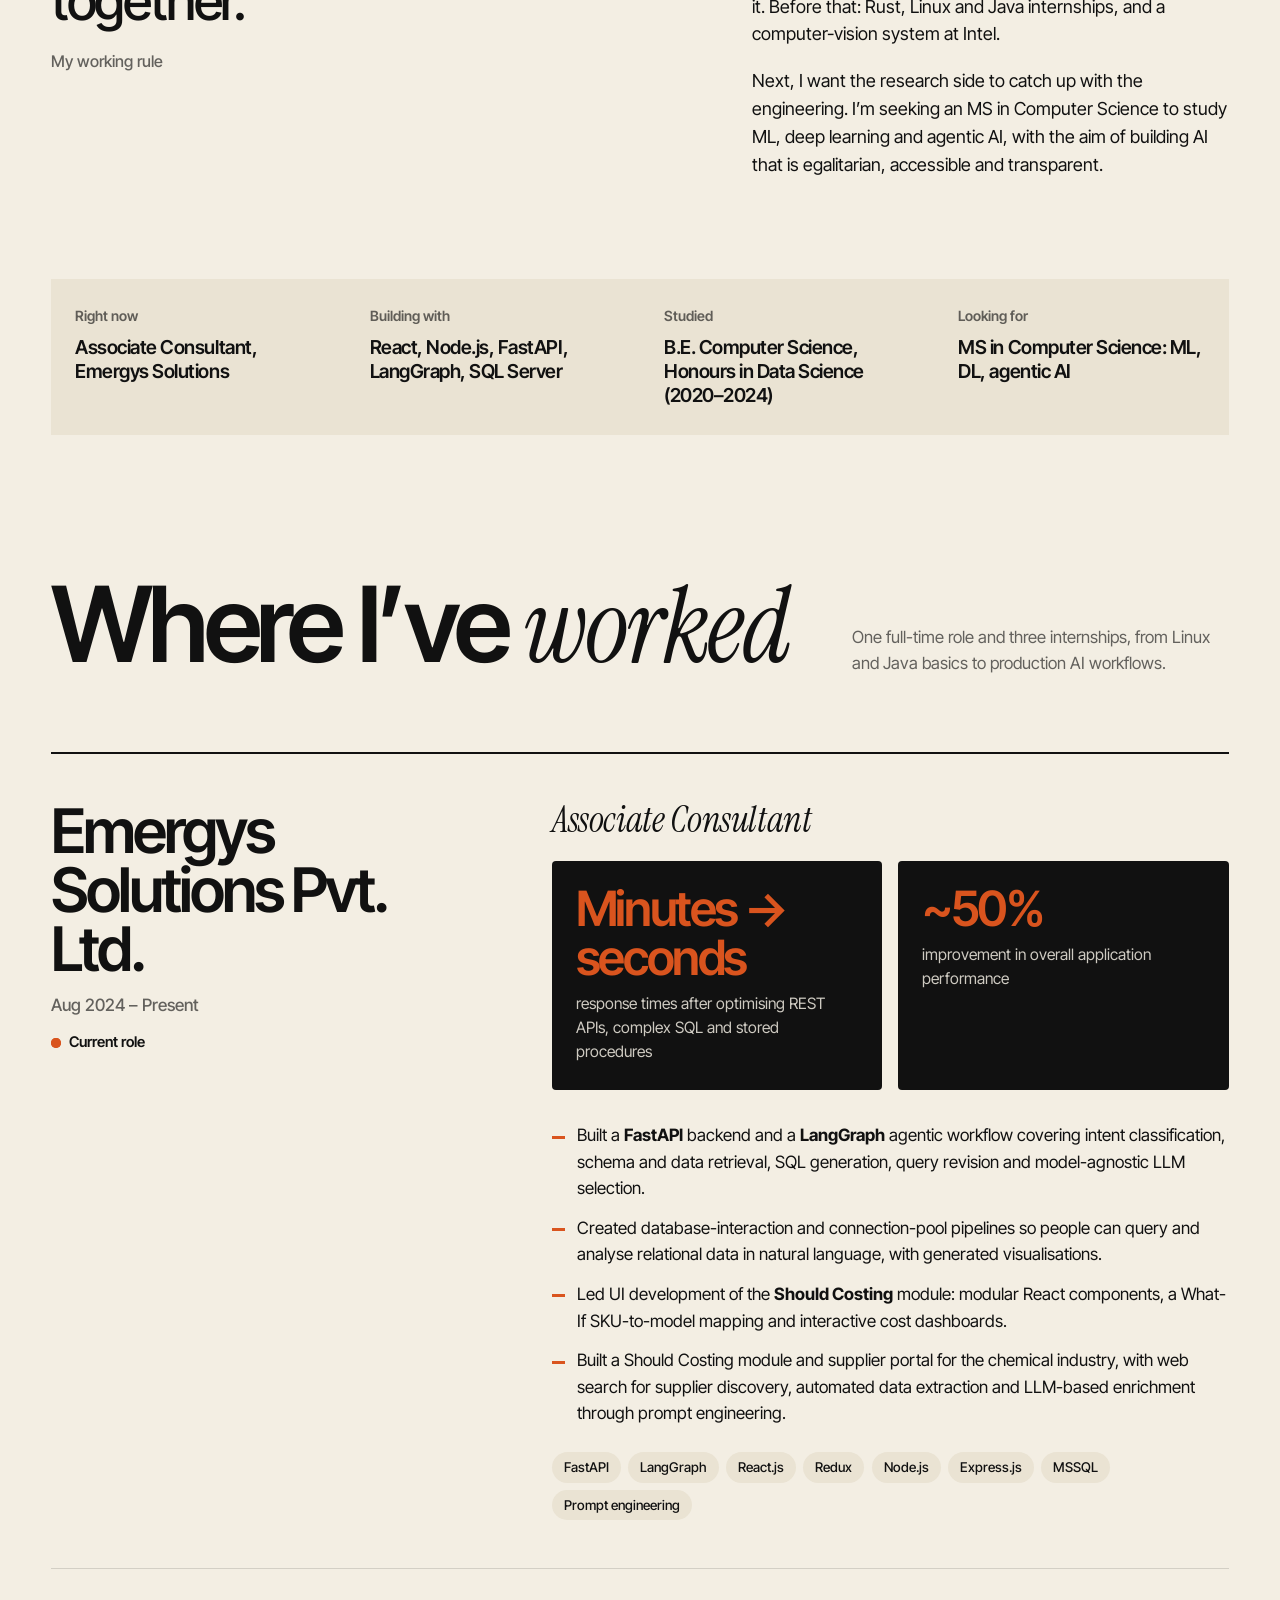
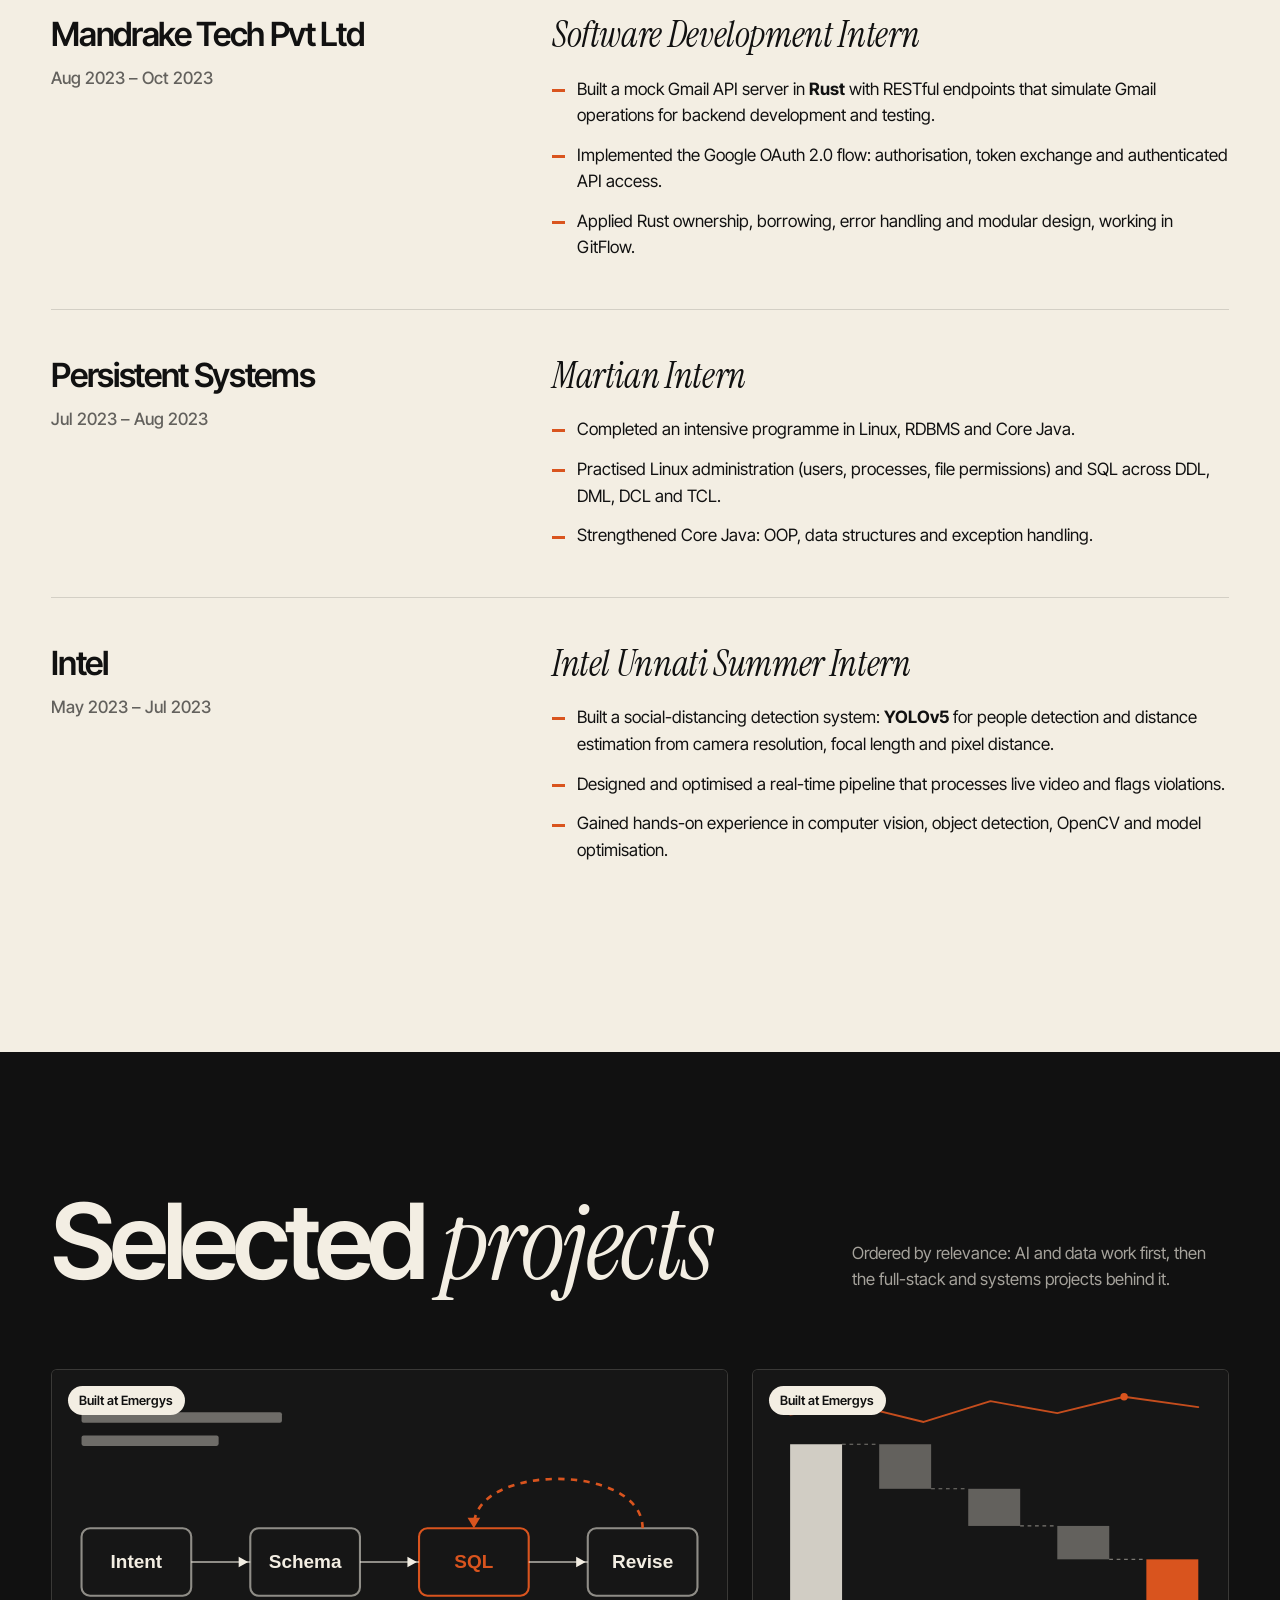
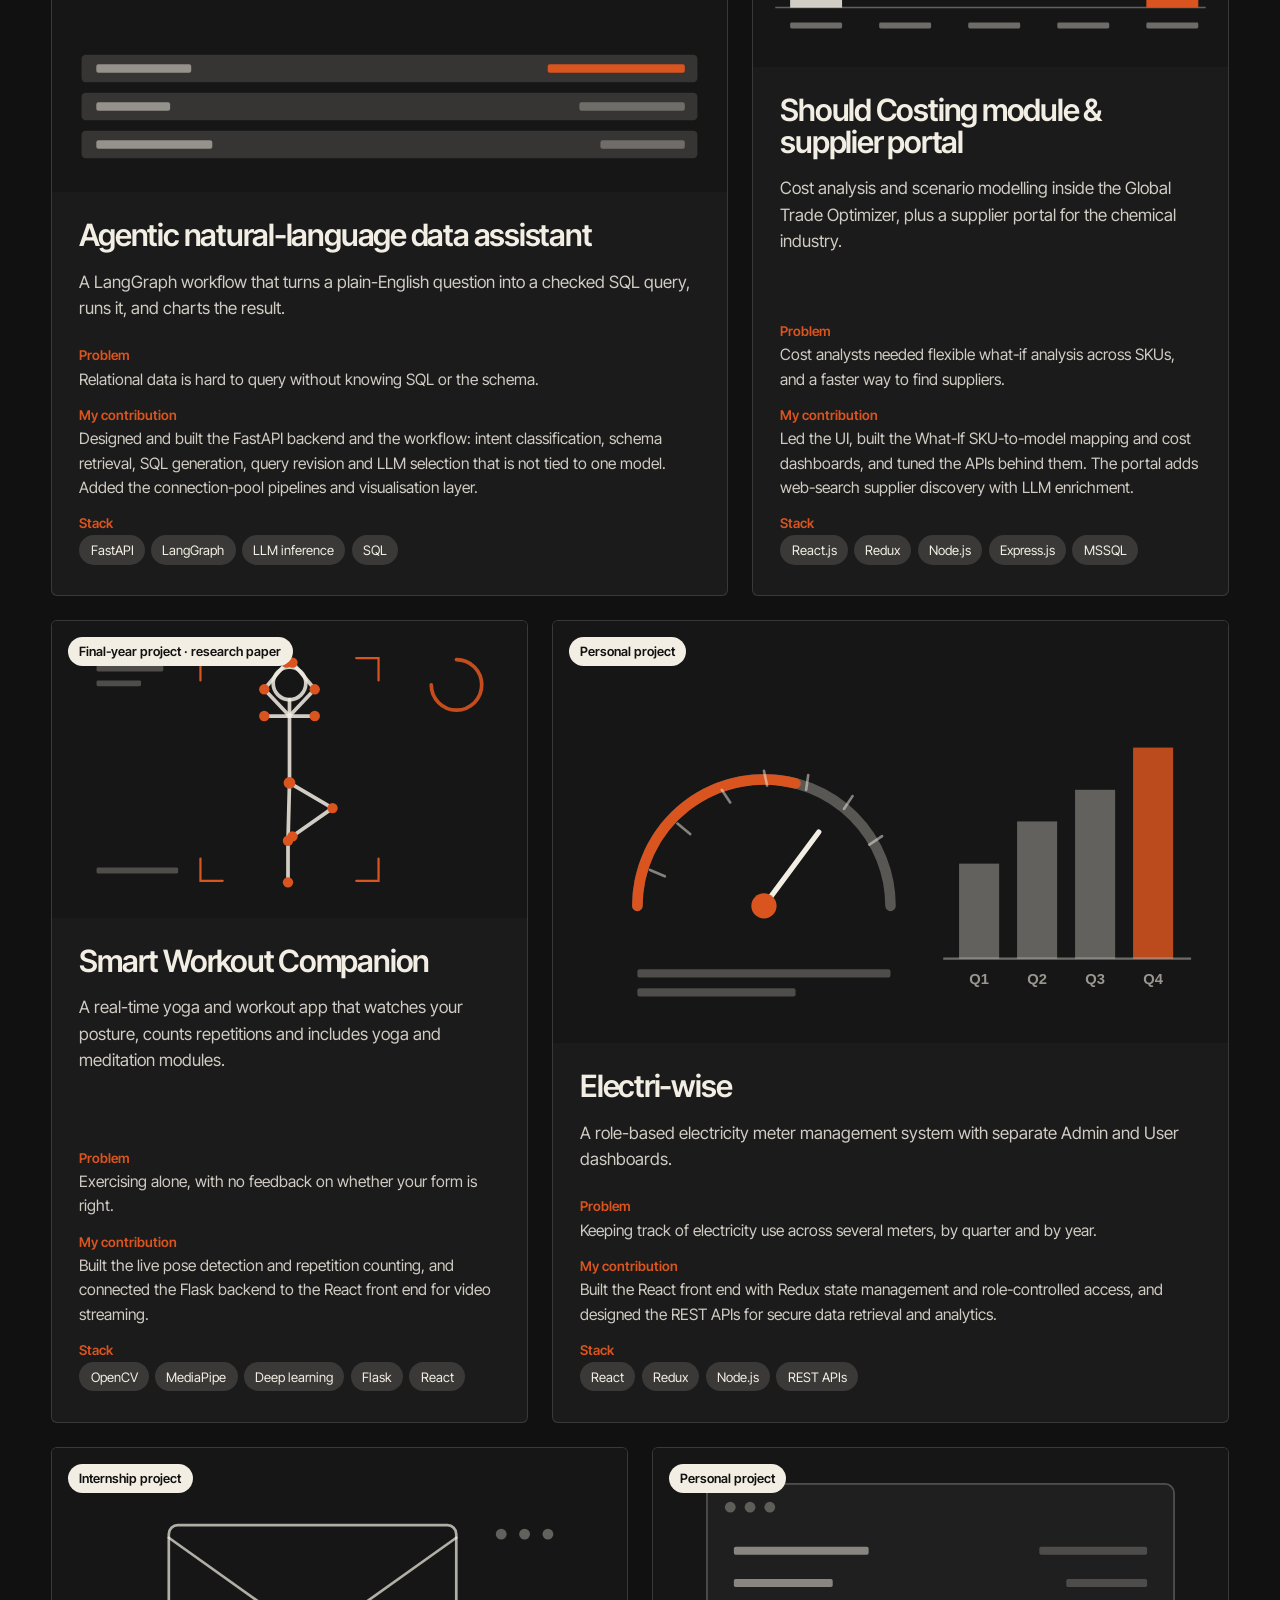
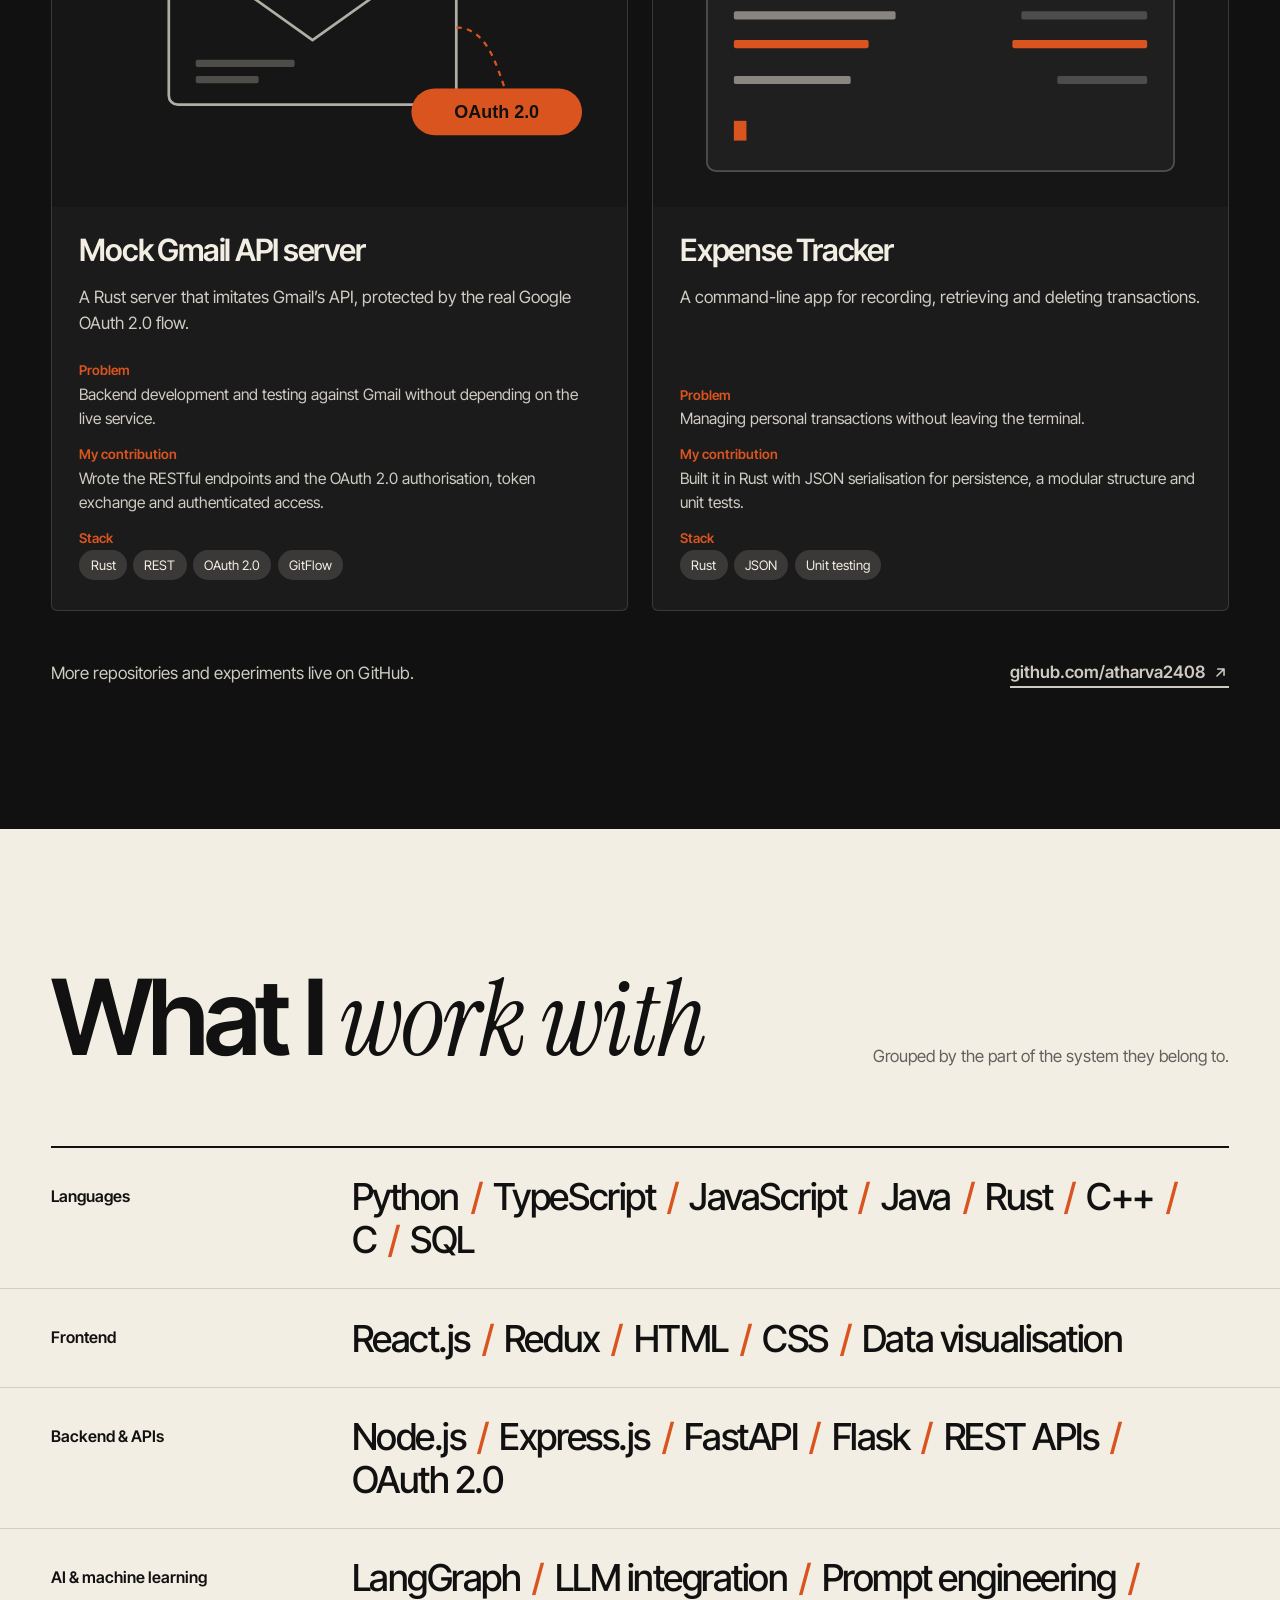
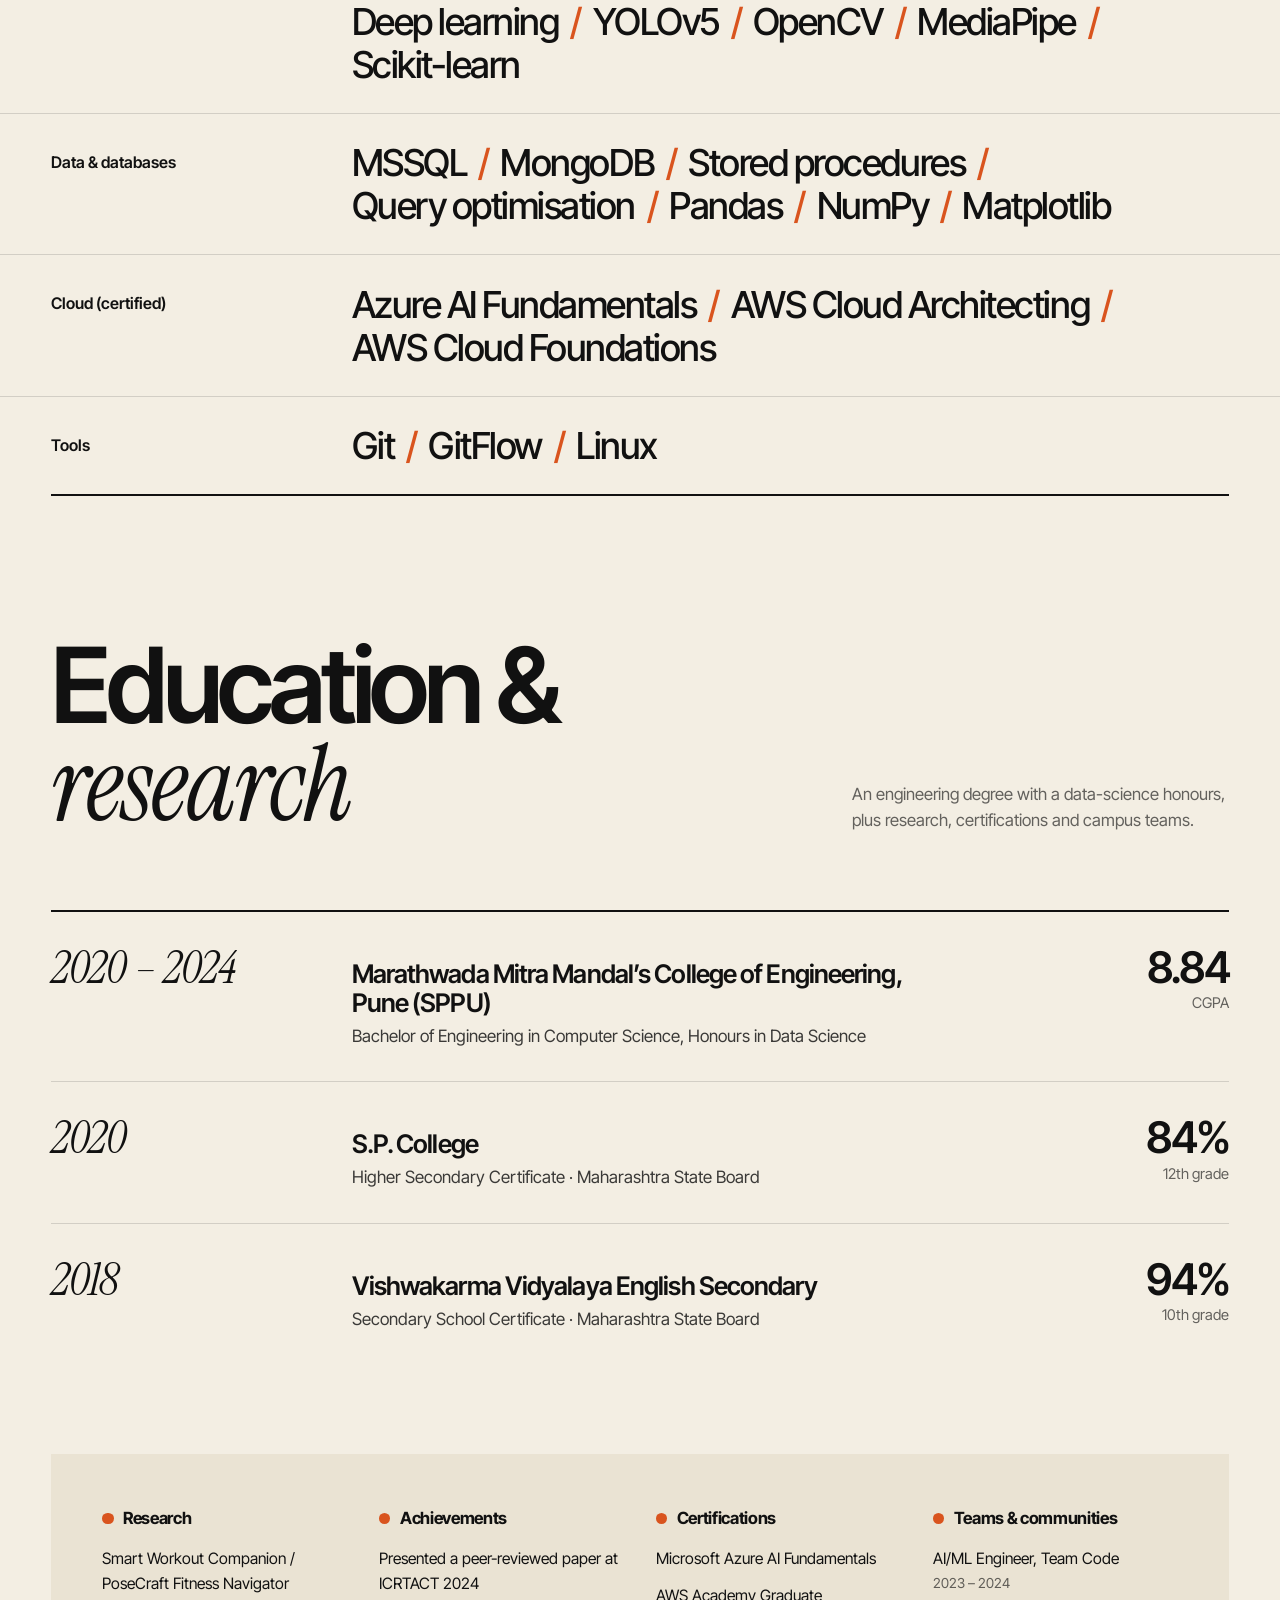
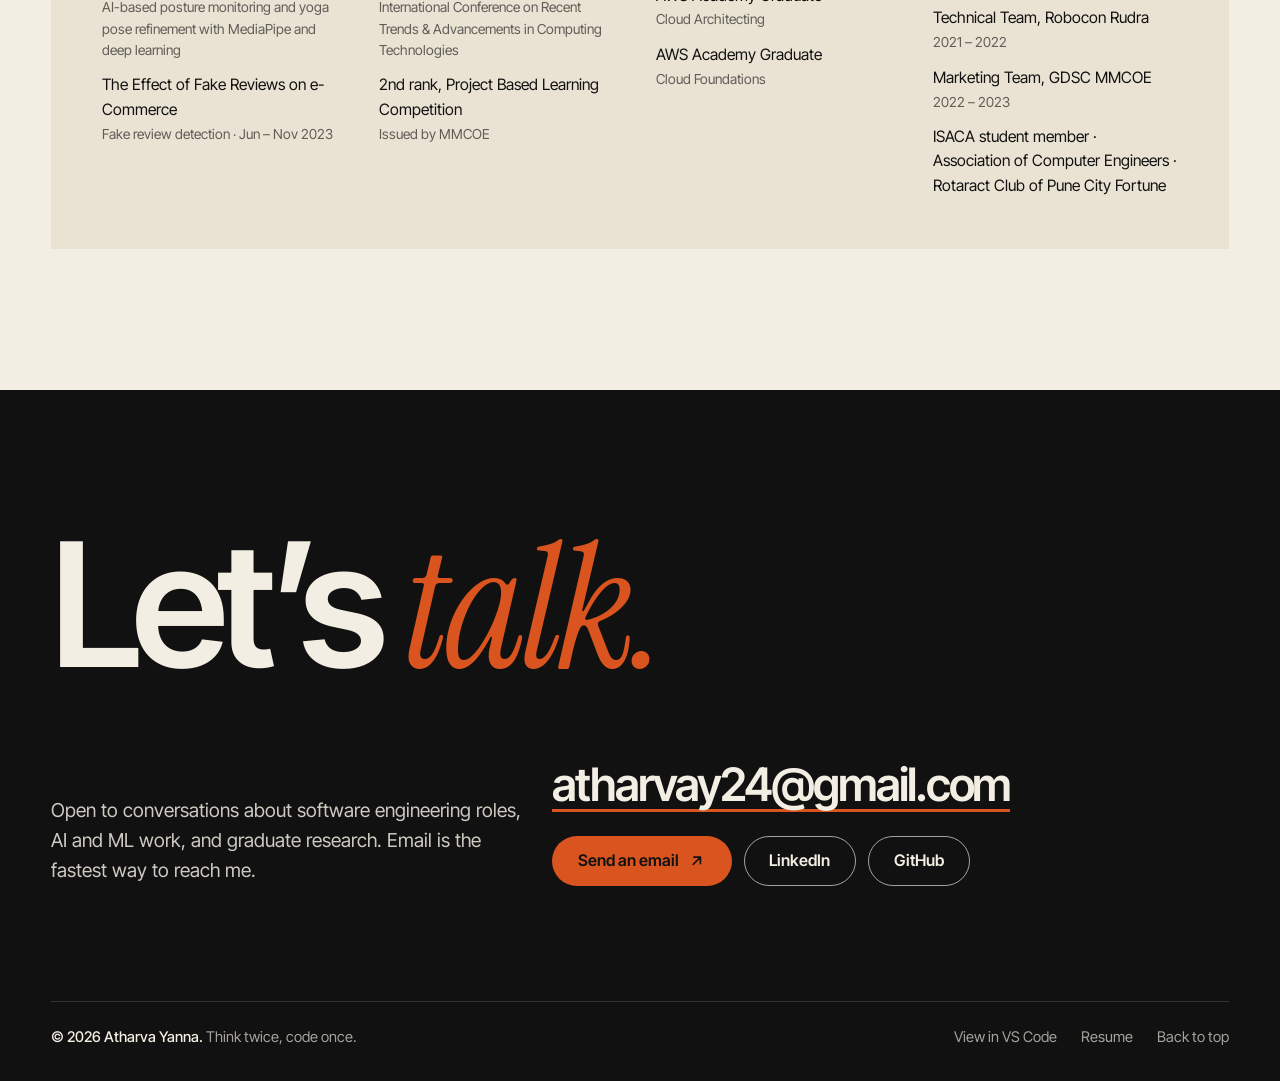
==== commit 7f1a1ca0: "Redesign portfolio: editorial layout, updated VS Code view, resume download - New index.html with he" ====
--- a/index.html
+++ b/index.html
@@ -1,460 +1,467 @@
 <!DOCTYPE html>
-<html>
-
+<html lang="en">
 <head>
-    <title>Atharva Yanna</title>
-    <link rel="stylesheet" href="style.css">
-    <link rel="stylesheet" href="icon-style.css">
-    <link rel="icon" type="img/svg+xml" href="/assets/icon/vs-code-svg.svg" />
-    <link href="https://fonts.googleapis.com/css2?family=Fira+Code&display=swap" rel="stylesheet">
-    <meta name="viewport" content="width=device-width, initial-scale=1.0">
+  <meta charset="utf-8">
+  <meta name="viewport" content="width=device-width, initial-scale=1">
+  <title>Atharva Yanna — Software Engineer, AI &amp; Full-Stack</title>
+  <meta name="description" content="Atharva Yanna is a software engineer building agentic AI workflows, fast APIs and React interfaces. B.E. Computer Science (Honours in Data Science), now seeking an MS in Computer Science.">
+  <meta name="author" content="Atharva Yanna">
+  <meta name="theme-color" content="#F3EEE3">
+  <link rel="canonical" href="https://atharva2408.github.io/Personal-Portfolio/">
+  <meta property="og:type" content="website">
+  <meta property="og:title" content="Atharva Yanna — Software Engineer, AI &amp; Full-Stack">
+  <meta property="og:description" content="Agentic AI workflows, fast APIs and React interfaces. Seeking an MS in Computer Science.">
+  <meta property="og:url" content="https://atharva2408.github.io/Personal-Portfolio/">
+  <meta name="twitter:card" content="summary">
+  <link rel="icon" type="image/svg+xml" href="assets/favicon.svg">
+
+  <link rel="preconnect" href="https://fonts.googleapis.com">
+  <link rel="preconnect" href="https://fonts.gstatic.com" crossorigin>
+  <link href="https://fonts.googleapis.com/css2?family=Inter+Tight:wght@400;500;600;700&family=Instrument+Serif:ital@0;1&display=swap" rel="stylesheet">
+  <link rel="stylesheet" href="css/main.css">
+
+  <script>
+    document.documentElement.classList.add('js');
+    setTimeout(function () { if (!window.__ready) document.documentElement.classList.add('reveal-all'); }, 3500);
+  </script>
+  <script type="application/ld+json">
+  {
+    "@context": "https://schema.org",
+    "@type": "Person",
+    "name": "Atharva Yanna",
+    "jobTitle": "Software Engineer",
+    "email": "mailto:atharvay24@gmail.com",
+    "url": "https://atharva2408.github.io/Personal-Portfolio/",
+    "worksFor": { "@type": "Organization", "name": "Emergys Solutions Pvt. Ltd." },
+    "alumniOf": { "@type": "CollegeOrUniversity", "name": "Marathwada Mitra Mandal's College of Engineering, Pune" },
+    "sameAs": ["https://github.com/atharva2408", "https://www.linkedin.com/in/atharvayanna/"]
+  }
+  </script>
 </head>
 
 <body>
-
-    <!-- TOP MENU BAR -->
-    <div class="top-bar">
-        <div class="menu">
-            <div>
-                <img src="assets/icon/vs-code-svg.svg" class="vs-code-logo" />
-            </div>
-            <span>File</span>
-            <span>Edit</span>
-            <span>Selection</span>
-            <span>View</span>
-            <span>Go</span>
-            <span>Run</span>
-            <span>Terminal</span>
-            <span>Help</span>
-        </div>
-        <div class="search-box">
-            <img src="assets/icon/icons8-search.svg" class="search-icon" />
-            <span>VS Code Portfolio</span>
-        </div>
-        <div class="layout-icons">
-
-        </div>
+  <a class="skip" href="#main">Skip to content</a>
+  <div class="progress" aria-hidden="true"></div>
+
+  <!-- ===== NAV ===== -->
+  <header class="nav" id="nav">
+    <div class="wrap nav__inner">
+      <a class="nav__logo" href="#home" aria-label="Atharva Yanna — back to top">Atharva Yanna<i>.</i></a>
+      <nav class="nav__links" id="navLinks" aria-label="Primary">
+        <ul>
+          <li><a href="#home">Home</a></li>
+          <li><a href="#about">About</a></li>
+          <li><a href="#experience">Experience</a></li>
+          <li><a href="#projects">Projects</a></li>
+          <li><a href="#skills">Skills</a></li>
+          <li><a href="#education">Education</a></li>
+          <li><a href="#contact">Contact</a></li>
+        </ul>
+        <span class="nav__ind" aria-hidden="true"></span>
+      </nav>
+      <a class="btn btn--primary btn--sm nav__cta" href="assets/Atharva_Yanna_Resume.pdf" download>Resume</a>
+      <button class="nav__toggle" id="navToggle" type="button" aria-label="Open menu" aria-expanded="false" aria-controls="menu"><span></span><span></span></button>
     </div>
-
-    <div class="main">
-        <!-- ACTIVITY BAR -->
-        <div class="activity-bar">
-            <div class="files-div" style="padding-left: 0.25rem;">
-                <img src="assets/icon/file-svg.svg" class="file-icon" />
-            </div>
-            <div>
-                <img src="assets/icon/search-activity-icon.svg" />
-            </div>
-            <div>
-                <img src="assets/icon/icons8-code-fork-48.png" class="git-icon" />
-            </div>
-            <div class="setting-icon">
-                <img src="assets/icon/settings-icon.svg" class="settings-icon" />
-            </div>
-        </div>
-
-        <!-- EXPLORER -->
-        <div class="explorer">
-            <div class="explorer-title">
-                <span>EXPLORER</span>
-                <img src="assets/icon/options-svgrepo-com.svg" class="explorer-options-icon" />
-            </div>
-            <div class="files-container">
-                <div class="files-title">
-                    <img src="assets/icon/Dropdown icon.svg" />
-                    Personal Portfolio
-                </div>
-                <div class="files">
-                    <div class="file" data-file="about">
-                        <img src="assets/icon/markdown-svgrepo-com.svg" class="md-file-icon" />
-                        About.md
-                    </div>
-                    <div class="file" data-file="experience">
-                        <img src="assets/icon/markdown-svgrepo-com.svg" class="md-file-icon" />
-                        Experience.md
-                    </div>
-                    <div class="file" data-file="projects">
-                        <img src="assets/icon/markdown-svgrepo-com.svg" class="md-file-icon" />
-                        Projects.md
-                    </div>
-                    <div class="file" data-file="skills">
-                        <img src="assets/icon/markdown-svgrepo-com.svg" class="md-file-icon" />
-                        Skills.md
-                    </div>
-                    <div class="file" data-file="education">
-                        <img src="assets/icon/markdown-svgrepo-com.svg" class="md-file-icon" />
-                        Education.md
-                    </div>
-                    <div class="file" data-file="contact">
-                        <img src="assets/icon/markdown-svgrepo-com.svg" class="md-file-icon" />
-                        Contact.md
-                    </div>
-                </div>
-            </div>
-        </div>
-
-        <!-- EDITOR AREA -->
-        <div class="editor">
-            <div class="tabs">
-                <div class="tab" data-file="about">
-                    <img src="assets/icon/markdown-svgrepo-com.svg" class="" />
-                    <span>About.md</span>
-                </div>
-                <div class="tab" data-file="experience">
-                    <img src="assets/icon/markdown-svgrepo-com.svg" class="" />
-                    <span>Experience.md</span>
-                </div>
-                <div class="tab" data-file="projects">
-                    <img src="assets/icon/markdown-svgrepo-com.svg" class="" />
-                    <span>Projects.md</span>
-                </div>
-                <div class="tab" data-file="skills">
-                    <img src="assets/icon/markdown-svgrepo-com.svg" class="" />
-                    <span>Skills.md</span>
-                </div>
-                <div class="tab" data-file="education">
-                    <img src="assets/icon/markdown-svgrepo-com.svg" class="" />
-                    <span>Education.md</span>
-                </div>
-                <div class="tab" data-file="contact">
-                    <image src="assets/icon/markdown-svgrepo-com.svg" class="" />
-                    <span>Contact.md</span>
-                </div>
-                <div class="editor-btn-icons">
-                    <img src="assets/icon/play-svgrepo-com.svg" class="play-icon" />
-                    <img src="assets/icon/git-diff-svgrepo-com.svg" class="play-icon" />
-                    <img src="assets/icon/options-svgrepo-com.svg" class="explorer-options-icon" />
-                </div>
-            </div>
-
-            <div class="content-container">
-                <div class="content">
-                    <div class="markdown-container section" id="about">
-                        <h1>📖 About</h1>
-                        <hr />
-
-                        <p>
-                            Computer Science graduate and technology professional with a deep interest in artificial
-                            intelligence, machine learning, and systems engineering. Committed to continuous learning
-                            and intellectual growth, with a strong foundation in algorithms, data structures, and
-                            software design principles.
-
-                            Motivated to explore complex problems, bridge theory with real-world implementation, and
-                            contribute to the development of responsible and impactful computing solutions.
-                        </p>
-
-                    </div>
-                    <div class="markdown-container section" id="experience">
-
-                        <h1>👨‍💻 Experience</h1>
-                        <hr />
-
-                        <!-- Emergys -->
-                        <h2 class="company">
-                            Emergys Solutions Pvt. Ltd.
-                            <span class="date">(Aug 2024 – Present)</span>
-                        </h2>
-
-                        <h3 class="role">Sr. Software Engineer</h3>
-
-                        <ul>
-                            <li>Lead UI development of the <strong>Should Costing</strong> module in Global Trade
-                                Optimizer (GTO) using React.js, Redux, Node.js, Express.js, and MSSQL.</li>
-                            <li>Engineered modular and reusable UI components to improve scalability and maintain
-                                consistent high-performance interfaces.</li>
-                            <li>Implemented a dynamic <strong>“What-If” scenario engine</strong> enabling SKU-to-model
-                                mapping for flexible cost analysis workflows.</li>
-                            <li>Optimized API integrations and SQL queries, reducing response time from minutes to
-                                seconds and improving system performance by ~30%.</li>
-                            <li>Developed interactive dashboards and visualization components (waterfall and line
-                                charts) to support data-driven decision-making.</li>
-                        </ul>
-
-                        <div class="section-divider"></div>
-
-                        <!-- Mandrake -->
-                        <h2 class="company">
-                            Mandrake Tech Pvt Ltd
-                            <span class="date">(Aug 2023 – Oct 2023)</span>
-                        </h2>
-
-                        <h3 class="role">Software Development Intern</h3>
-
-                        <ul>
-                            <li>Built a CLI-based Expense Tracker in Rust to record transactions and manage financial
-                                summaries.</li>
-                            <li>Implemented JSON-based persistence to simulate database operations.</li>
-                            <li>Applied modular programming principles to enhance maintainability and scalability.</li>
-                            <li>Strengthened proficiency in Rust (ownership, borrowing, error handling) and GitFlow
-                                version control.</li>
-                        </ul>
-
-                        <div class="section-divider"></div>
-
-                        <!-- Persistent -->
-                        <h2 class="company">
-                            Persistent Systems
-                            <span class="date">(July 2023 – Aug 2023)</span>
-                        </h2>
-
-                        <h3 class="role">Martian Intern</h3>
-
-                        <ul>
-                            <li>Completed intensive training in Linux, RDBMS, and Core Java.</li>
-                            <li>Gained hands-on experience in Linux administration, user management, and process
-                                handling.</li>
-                            <li>Practiced relational database operations (DDL, DML, DCL, TCL) using SQL.</li>
-                            <li>Strengthened foundations in OOP, data structures, and exception handling.</li>
-                        </ul>
-
-                        <div class="section-divider"></div>
-
-                        <!-- Intel -->
-                        <h2 class="company">
-                            Intel
-                            <span class="date">(May 2023 – July 2023)</span>
-                        </h2>
-
-                        <h3 class="role">Intel Unnati Summer Intern</h3>
-
-                        <ul>
-                            <li>Developed a real-time social distancing detection system using YOLOv5.</li>
-                            <li>Implemented distance estimation algorithms using camera resolution and focal length
-                                calculations.</li>
-                            <li>Designed and optimized live video processing pipeline for real-time violation detection.
-                            </li>
-                            <li>Gained practical exposure to computer vision, OpenCV, and model optimization workflows.
-                            </li>
-                        </ul>
-
-                    </div>
-                    <div class="markdown-container section" id="projects">
-
-                        <h1>🧪 Projects</h1>
-                        <hr />
-
-                        <!-- Electri-wise -->
-                        <h2 class="project-title">Electri-wise 🔗</h2>
-
-                        <ul>
-                            <li>Developed a role-based Electricity Meter Management System using React and Node.js.</li>
-                            <li>Implemented separate dashboards for Admin and User roles with controlled access.</li>
-                            <li>Enabled users to manage multiple meters and analyze electricity consumption quarterly
-                                and yearly.</li>
-                            <li>Integrated Redux for centralized state management across the UI.</li>
-                            <li>Designed REST APIs for secure data retrieval and analytics processing.</li>
-                        </ul>
-
-                        <div class="section-divider"></div>
-
-                        <!-- Smart Workout Companion -->
-                        <h2 class="project-title">Smart Workout Companion 🔗</h2>
-
-                        <ul>
-                            <li>Developed a real-time yoga pose detection and repetition counting application.</li>
-                            <li>Integrated OpenCV and MediaPipe for live video-based pose tracking.</li>
-                            <li>Connected Flask backend with React frontend for exercise monitoring and streaming.</li>
-                            <li>Overcame challenges in real-time video processing and system integration.</li>
-                        </ul>
-
-                        <div class="section-divider"></div>
-
-                        <!-- Mock Gmail API -->
-                        <h2 class="project-title">Mock Gmail API 🔗</h2>
-
-                        <ul>
-                            <li>Built a mock Gmail API using Node.js and Express.js to simulate Gmail interactions.</li>
-                            <li>Implemented OAuth 2.0 authentication flow for secure authorization and token exchange.
-                            </li>
-                            <li>Enabled retrieval of mock Gmail data after secure authentication.</li>
-                            <li>Gained hands-on experience in secure API design and authentication mechanisms.</li>
-                        </ul>
-
-                        <div class="section-divider"></div>
-
-                        <!-- Expense Tracker -->
-                        <h2 class="project-title">Expense Tracker 🔗</h2>
-
-                        <ul>
-                            <li>Built a CLI-based application for recording, retrieving, and deleting transactions.</li>
-                            <li>Implemented JSON-based data serialization and persistence.</li>
-                            <li>Ensured reliability through unit testing and modular architecture.</li>
-                            <li>Demonstrated proficiency in Rust and Java for command-line development.</li>
-                        </ul>
-
-                    </div>
-
-                    <div class="markdown-container section" id="skills">
-
-                        <h1>🛠 Skills</h1>
-                        <hr />
-
-                        <div class="skills-grid">
-
-                            <!-- Programming -->
-                            <div class="skill-card">
-                                <h2>Programming Languages</h2>
-                                <div class="skill-tags">
-                                    <span class="skill-tag strong">Java</span>
-                                    <span class="skill-tag strong">JavaScript</span>
-                                    <span class="skill-tag strong">Rust</span>
-                                    <span class="skill-tag strong">Python</span>
-                                    <span class="skill-tag strong">C++</span>
-
-                                    <span class="skill-tag">C</span>
-                                    <span class="skill-tag">SQL</span>
-                                    <span class="skill-tag">MongoDB</span>
-                                </div>
-                            </div>
-
-                            <!-- Web -->
-                            <div class="skill-card">
-                                <h2>Web Development</h2>
-                                <div class="skill-tags">
-                                    <span class="skill-tag strong">React.js</span>
-                                    <span class="skill-tag strong">Node.js</span>
-                                    <span class="skill-tag strong">Express.js</span>
-                                    <span class="skill-tag">Flask</span>
-                                    <span class="skill-tag">HTML</span>
-                                    <span class="skill-tag">CSS</span>
-                                    <span class="skill-tag">Redux</span>
-                                </div>
-                            </div>
-
-                            <!-- Libraries -->
-                            <div class="skill-card">
-                                <h2>Frameworks & Libraries</h2>
-                                <div class="skill-tags">
-                                    <span class="skill-tag">Pandas</span>
-                                    <span class="skill-tag">NumPy</span>
-                                    <span class="skill-tag">Matplotlib</span>
-                                    <span class="skill-tag">Scikit-learn</span>
-                                </div>
-                            </div>
-
-                            <!-- Tools -->
-                            <div class="skill-card">
-                                <h2>Version Control & Tools</h2>
-                                <div class="skill-tags">
-                                    <span class="skill-tag">Git</span>
-                                    <span class="skill-tag">Git Flow</span>
-                                </div>
-                            </div>
-
-                        </div>
-
-                    </div>
-
-                    <div class="markdown-container section" id="education">
-
-                        <h1>🎓 Education</h1>
-                        <hr />
-
-                        <div class="timeline">
-
-                            <div class="timeline-item">
-                                <div class="timeline-marker"></div>
-                                <div class="timeline-content">
-                                    <div class="timeline-title">
-                                        <h2>Marathwad Mitra Mandal's College of Engineering, Pune (SPPU)</h2>
-                                        <span class="timeline-date">2020 – 2024</span>
-                                    </div>
-                                    <p><strong>Bachelor’s in Computer Science Engineering with Honours in Data
-                                            Science</strong></p>
-                                    <p>CGPA: <strong>8.84 / 10.0</strong></p>
-                                </div>
-                            </div>
-
-                            <div class="timeline-item">
-                                <div class="timeline-marker"></div>
-                                <div class="timeline-content">
-                                    <div class="timeline-title">
-                                        <h2>S.P College</h2>
-                                        <span class="timeline-date">2019-2020</span>
-                                    </div>
-                                    <p><strong>Higher Secondary Certification</strong></p>
-                                    <p>Percentage: <strong>84%</strong></p>
-                                </div>
-                            </div>
-
-                            <div class="timeline-item">
-                                <div class="timeline-marker"></div>
-                                <div class="timeline-content">
-                                    <div class="timeline-title">
-                                        <h2>Vishwakarma Vidyalaya English Secondary</h2>
-                                        <span class="timeline-date">2017-2018</span>
-                                    </div>
-                                    <p><strong>Secondary School Certification</strong></p>
-                                    <p>Percentage: <strong>94%</strong></p>
-                                </div>
-                            </div>
-
-                        </div>
-
-                    </div>
-
-                    <div class="markdown-container section" id="contact">
-                        <h1>📩 Contact</h1>
-                        <hr />
-
-                        <div class="contact-container">
-                            <h2 class="contact-name">Atharva Yanna</h2>
-                            <p class="contact-tagline">Think twice, code once.</p>
-
-                            <div class="links">
-
-                                <a href="mailto:atharvay24@gmail.com" class="badge">
-                                    ✉ Email
-                                </a>
-
-                                <a href="https://github.com/atharva2408" target="_blank" class="badge">
-                                    GitHub
-                                </a>
-
-                                <a href="https://www.linkedin.com/in/atharvayanna/" target="_blank" class="badge">
-                                    LinkedIn
-                                </a>
-
-                            </div>
-                        </div>
-
-                    </div>
-                </div>
-
-            </div>
-
-        </div>
+  </header>
+
+  <div class="menu" id="menu" aria-hidden="true" inert>
+    <nav aria-label="Mobile">
+      <ul>
+        <li><a href="#home">Home</a></li>
+        <li><a href="#about">About</a></li>
+        <li><a href="#experience">Experience</a></li>
+        <li><a href="#projects">Projects</a></li>
+        <li><a href="#skills">Skills</a></li>
+        <li><a href="#education">Education</a></li>
+        <li><a href="#contact">Contact</a></li>
+      </ul>
+    </nav>
+    <div class="menu__foot">
+      <a href="assets/Atharva_Yanna_Resume.pdf" download>Download resume</a>
+      <a href="vscode/">View in VS Code</a>
+      <a href="https://github.com/atharva2408" target="_blank" rel="noopener">GitHub</a>
+      <a href="https://www.linkedin.com/in/atharvayanna/" target="_blank" rel="noopener">LinkedIn</a>
     </div>
-
-    <!-- STATUS BAR -->
-    <div class="status-bar">
-        <div class="bottom-arrows">
-            <img src="assets/icon/Bottom-2arows.svg" class="bottom-arrows-icon" />
-        </div>
-        <div class="status-container">
-            <div class="status-left">
-                <div>
-                    <img src="assets/icon/git-icon-grey.svg" class="status-git-icon" />
-                    <span>development/portfolio</span>
-                </div>
-                <div>
-                    <img src="assets/icon/cancel-icon.svg" class="status-cancel-icon" />
-                    <span>0</span>
-                </div>
-                <div>
-                    <img src="assets/icon/warning-light-grey.svg" class="status-warning-icon" />
-                    <span>0</span>
-                </div>
-            </div>
-            <div class="status-right">
-                <span>Ln 1, Col 1</span>
-                <span>UTF-8</span>
-                <span>CRLF</span>
-            </div>
-        </div>
-    </div>
-
-    <script src="script.js"></script>
+  </div>
+
+  <main id="main">
+
+    <!-- ===== HERO ===== -->
+    <section class="hero" id="home" aria-labelledby="hero-title">
+      <div class="wrap">
+        <div class="hero__grid">
+          <p class="hero__status" data-reveal><span class="dot" aria-hidden="true"></span>Seeking an MS in Computer Science · ML, DL &amp; agentic AI</p>
+
+          <h1 class="hero__name" id="hero-title" data-lines aria-label="Atharva Yanna">
+            <span class="line" aria-hidden="true"><span>Atharva</span></span>
+            <span class="line" aria-hidden="true"><span style="--d:110ms">Yanna<span class="dotmark">.</span></span></span>
+          </h1>
+
+          <p class="hero__lead" data-reveal style="--d:220ms">Software engineer building AI-powered products and the <span class="serif">interfaces</span> behind them.</p>
+
+          <p class="hero__intro" data-reveal style="--d:300ms">Software engineer at Emergys Solutions, working across agentic LLM workflows, fast APIs and React. Computer Science graduate with Honours in Data Science.</p>
+
+          <div class="hero__actions" data-reveal style="--d:380ms">
+            <a class="btn btn--primary" href="#projects">View My Work
+              <svg class="i-arrow" viewBox="0 0 24 24" fill="none" stroke="currentColor" stroke-width="2.2" stroke-linecap="round" stroke-linejoin="round" aria-hidden="true"><path d="M7 17 17 7M8 7h9v9"/></svg>
+            </a>
+            <a class="btn btn--ghost" href="assets/Atharva_Yanna_Resume.pdf" download>Download Resume
+              <svg class="i-down" viewBox="0 0 24 24" fill="none" stroke="currentColor" stroke-width="2.2" stroke-linecap="round" stroke-linejoin="round" aria-hidden="true"><path d="M12 4v12m0 0 5-5m-5 5-5-5M5 20h14"/></svg>
+            </a>
+            <a class="btn btn--ghost" href="vscode/" id="vscodeBtn">View in VS Code
+              <svg class="i-arrow" viewBox="0 0 24 24" fill="none" stroke="currentColor" stroke-width="2.2" stroke-linecap="round" stroke-linejoin="round" aria-hidden="true"><path d="m16 18 6-6-6-6M8 6l-6 6 6 6"/></svg>
+            </a>
+            <span class="hero__links">
+              <a class="textlink" href="https://github.com/atharva2408" target="_blank" rel="noopener">GitHub
+                <svg viewBox="0 0 24 24" fill="none" stroke="currentColor" stroke-width="2.2" stroke-linecap="round" stroke-linejoin="round" aria-hidden="true"><path d="M7 17 17 7M8 7h9v9"/></svg></a>
+              <a class="textlink" href="https://www.linkedin.com/in/atharvayanna/" target="_blank" rel="noopener">LinkedIn
+                <svg viewBox="0 0 24 24" fill="none" stroke="currentColor" stroke-width="2.2" stroke-linecap="round" stroke-linejoin="round" aria-hidden="true"><path d="M7 17 17 7M8 7h9v9"/></svg></a>
+            </span>
+          </div>
+
+          <figure class="photo" data-reveal style="--d:160ms">
+            <div class="photo__frame">
+              <div class="photo__block" aria-hidden="true"></div>
+              <div class="photo__img" id="photo">
+                <div class="photo__mono" aria-hidden="true">A<i>Y</i></div>
+                <img src="assets/img/atharva.jpg" alt="Portrait of Atharva Yanna" width="800" height="1000" decoding="async" fetchpriority="high" onerror="this.remove()">
+              </div>
+              <figcaption class="photo__cap">Atharva Yanna<span>Software engineer</span></figcaption>
+              <span class="photo__side" aria-hidden="true">AI · Full-stack · Data</span>
+            </div>
+          </figure>
+        </div>
+      </div>
+
+      <div class="wrap">
+        <dl class="stats" data-reveal style="--d:200ms">
+          <div class="stat"><dt class="sr-only">API response</dt><dd><strong>Minutes<small> → </small>seconds</strong><span>API and SQL response times after tuning queries and stored procedures</span></dd></div>
+          <div class="stat"><dt class="sr-only">Performance</dt><dd><strong>~50%</strong><span>application performance improvement from API and database optimisation</span></dd></div>
+          <div class="stat"><dt class="sr-only">Academics</dt><dd><strong>8.84</strong><span>CGPA · B.E. Computer Science, Honours in Data Science</span></dd></div>
+          <div class="stat"><dt class="sr-only">Research</dt><dd><strong>ICRTACT ’24</strong><span>peer-reviewed research paper presented</span></dd></div>
+        </dl>
+      </div>
+    </section>
+
+    <!-- ===== ABOUT ===== -->
+    <section class="section" id="about" aria-labelledby="about-title">
+      <div class="wrap">
+        <div class="sec-head">
+          <h2 id="about-title" data-reveal>About <span class="serif">me</span></h2>
+        </div>
+        <div class="about">
+          <blockquote class="about__quote" data-reveal>
+            Think twice, code once. I like systems where the data, the API and the <span class="serif">interface</span> are designed together.
+            <cite>My working rule</cite>
+          </blockquote>
+          <div class="about__text" data-reveal style="--d:120ms">
+            <p>For the past two years I’ve been a software engineer at Emergys Solutions, working top to bottom: React interfaces, Express and FastAPI services, and SQL Server underneath. The work I’m proudest of is making slow things fast and complicated things legible.</p>
+            <p>Lately that has moved toward agentic AI. I built a LangGraph workflow that classifies a question, retrieves the schema, writes and revises SQL, and lets teams swap the LLM behind it. Before that: Rust, Linux and Java internships, and a computer-vision system at Intel.</p>
+            <p>Next, I want the research side to catch up with the engineering. I’m seeking an MS in Computer Science to study ML, deep learning and agentic AI, with the aim of building AI that is egalitarian, accessible and transparent.</p>
+          </div>
+          <dl class="facts" data-reveal style="--d:80ms">
+            <div><dt>Right now</dt><dd>Associate Consultant, Emergys Solutions</dd></div>
+            <div><dt>Building with</dt><dd>React, Node.js, FastAPI, LangGraph, SQL Server</dd></div>
+            <div><dt>Studied</dt><dd>B.E. Computer Science, Honours in Data Science (2020–2024)</dd></div>
+            <div><dt>Looking for</dt><dd>MS in Computer Science: ML, DL, agentic AI</dd></div>
+          </dl>
+        </div>
+      </div>
+    </section>
+
+    <!-- ===== EXPERIENCE ===== -->
+    <section class="section" id="experience" aria-labelledby="exp-title" style="padding-top:0">
+      <div class="wrap">
+        <div class="sec-head">
+          <h2 id="exp-title" data-reveal>Where I’ve <span class="serif">worked</span></h2>
+          <p data-reveal style="--d:100ms">One full-time role and three internships, from Linux and Java basics to production AI workflows.</p>
+        </div>
+
+        <article class="xp xp--lead" data-reveal>
+          <div class="xp__meta">
+            <h3 class="xp__org">Emergys Solutions Pvt. Ltd.</h3>
+            <p class="xp__date">Aug 2024 – Present</p>
+            <p class="xp__now"><span class="dot" aria-hidden="true"></span>Current role</p>
+          </div>
+          <div class="xp__body">
+            <p class="xp__role">Associate Consultant</p>
+            <div class="impact">
+              <div><strong>Minutes → seconds</strong><span>response times after optimising REST APIs, complex SQL and stored procedures</span></div>
+              <div><strong>~50%</strong><span>improvement in overall application performance</span></div>
+            </div>
+            <ul class="xp__list">
+              <li>Built a <strong>FastAPI</strong> backend and a <strong>LangGraph</strong> agentic workflow covering intent classification, schema and data retrieval, SQL generation, query revision and model-agnostic LLM selection.</li>
+              <li>Created database-interaction and connection-pool pipelines so people can query and analyse relational data in natural language, with generated visualisations.</li>
+              <li>Led UI development of the <strong>Should Costing</strong> module: modular React components, a What-If SKU-to-model mapping and interactive cost dashboards.</li>
+              <li>Built a Should Costing module and supplier portal for the chemical industry, with web search for supplier discovery, automated data extraction and LLM-based enrichment through prompt engineering.</li>
+            </ul>
+            <ul class="xp__stack" aria-label="Technologies">
+              <li class="tag">FastAPI</li><li class="tag">LangGraph</li><li class="tag">React.js</li><li class="tag">Redux</li><li class="tag">Node.js</li><li class="tag">Express.js</li><li class="tag">MSSQL</li><li class="tag">Prompt engineering</li>
+            </ul>
+          </div>
+        </article>
+
+        <article class="xp" data-reveal>
+          <div class="xp__meta">
+            <h3 class="xp__org">Mandrake Tech Pvt Ltd</h3>
+            <p class="xp__date">Aug 2023 – Oct 2023</p>
+          </div>
+          <div class="xp__body">
+            <p class="xp__role">Software Development Intern</p>
+            <ul class="xp__list">
+              <li>Built a mock Gmail API server in <strong>Rust</strong> with RESTful endpoints that simulate Gmail operations for backend development and testing.</li>
+              <li>Implemented the Google OAuth 2.0 flow: authorisation, token exchange and authenticated API access.</li>
+              <li>Applied Rust ownership, borrowing, error handling and modular design, working in GitFlow.</li>
+            </ul>
+          </div>
+        </article>
+
+        <article class="xp" data-reveal>
+          <div class="xp__meta">
+            <h3 class="xp__org">Persistent Systems</h3>
+            <p class="xp__date">Jul 2023 – Aug 2023</p>
+          </div>
+          <div class="xp__body">
+            <p class="xp__role">Martian Intern</p>
+            <ul class="xp__list">
+              <li>Completed an intensive programme in Linux, RDBMS and Core Java.</li>
+              <li>Practised Linux administration (users, processes, file permissions) and SQL across DDL, DML, DCL and TCL.</li>
+              <li>Strengthened Core Java: OOP, data structures and exception handling.</li>
+            </ul>
+          </div>
+        </article>
+
+        <article class="xp" data-reveal>
+          <div class="xp__meta">
+            <h3 class="xp__org">Intel</h3>
+            <p class="xp__date">May 2023 – Jul 2023</p>
+          </div>
+          <div class="xp__body">
+            <p class="xp__role">Intel Unnati Summer Intern</p>
+            <ul class="xp__list">
+              <li>Built a social-distancing detection system: <strong>YOLOv5</strong> for people detection and distance estimation from camera resolution, focal length and pixel distance.</li>
+              <li>Designed and optimised a real-time pipeline that processes live video and flags violations.</li>
+              <li>Gained hands-on experience in computer vision, object detection, OpenCV and model optimisation.</li>
+            </ul>
+          </div>
+        </article>
+      </div>
+    </section>
+
+    <!-- ===== PROJECTS ===== -->
+    <section class="section dark" id="projects" aria-labelledby="proj-title">
+      <div class="wrap">
+        <div class="sec-head">
+          <h2 id="proj-title" data-reveal>Selected <span class="serif">projects</span></h2>
+          <p data-reveal style="--d:100ms">Ordered by relevance: AI and data work first, then the full-stack and systems projects behind it.</p>
+        </div>
+
+        <div class="projects">
+          <article class="card card--7" data-reveal>
+            <div class="card__thumb"><img src="assets/img/thumbs/agentic.svg" alt="Abstract workflow diagram: intent, schema, SQL, revise" width="640" height="400" loading="lazy"><span class="card__kind">Built at Emergys</span></div>
+            <div class="card__body">
+              <h3 class="card__title">Agentic natural-language data assistant</h3>
+              <p class="card__desc">A LangGraph workflow that turns a plain-English question into a checked SQL query, runs it, and charts the result.</p>
+              <dl>
+                <div><dt>Problem</dt><dd>Relational data is hard to query without knowing SQL or the schema.</dd></div>
+                <div><dt>My contribution</dt><dd>Designed and built the FastAPI backend and the workflow: intent classification, schema retrieval, SQL generation, query revision and LLM selection that is not tied to one model. Added the connection-pool pipelines and visualisation layer.</dd></div>
+                <div><dt>Stack</dt><dd><ul class="chips"><li>FastAPI</li><li>LangGraph</li><li>LLM inference</li><li>SQL</li></ul></dd></div>
+              </dl>
+            </div>
+          </article>
+
+          <article class="card card--5" data-reveal style="--d:90ms">
+            <div class="card__thumb"><img src="assets/img/thumbs/costing.svg" alt="Abstract waterfall chart with highlighted total" width="640" height="400" loading="lazy"><span class="card__kind">Built at Emergys</span></div>
+            <div class="card__body">
+              <h3 class="card__title">Should Costing module &amp; supplier portal</h3>
+              <p class="card__desc">Cost analysis and scenario modelling inside the Global Trade Optimizer, plus a supplier portal for the chemical industry.</p>
+              <dl>
+                <div><dt>Problem</dt><dd>Cost analysts needed flexible what-if analysis across SKUs, and a faster way to find suppliers.</dd></div>
+                <div><dt>My contribution</dt><dd>Led the UI, built the What-If SKU-to-model mapping and cost dashboards, and tuned the APIs behind them. The portal adds web-search supplier discovery with LLM enrichment.</dd></div>
+                <div><dt>Stack</dt><dd><ul class="chips"><li>React.js</li><li>Redux</li><li>Node.js</li><li>Express.js</li><li>MSSQL</li></ul></dd></div>
+              </dl>
+            </div>
+          </article>
+
+          <article class="card card--5" data-reveal>
+            <div class="card__thumb"><img src="assets/img/thumbs/pose.svg" alt="Abstract yoga pose skeleton with tracked joints" width="640" height="400" loading="lazy"><span class="card__kind">Final-year project · research paper</span></div>
+            <div class="card__body">
+              <h3 class="card__title">Smart Workout Companion</h3>
+              <p class="card__desc">A real-time yoga and workout app that watches your posture, counts repetitions and includes yoga and meditation modules.</p>
+              <dl>
+                <div><dt>Problem</dt><dd>Exercising alone, with no feedback on whether your form is right.</dd></div>
+                <div><dt>My contribution</dt><dd>Built the live pose detection and repetition counting, and connected the Flask backend to the React front end for video streaming.</dd></div>
+                <div><dt>Stack</dt><dd><ul class="chips"><li>OpenCV</li><li>MediaPipe</li><li>Deep learning</li><li>Flask</li><li>React</li></ul></dd></div>
+              </dl>
+            </div>
+          </article>
+
+          <article class="card card--7" data-reveal style="--d:90ms">
+            <div class="card__thumb"><img src="assets/img/thumbs/meter.svg" alt="Abstract meter dial and quarterly bars" width="640" height="400" loading="lazy"><span class="card__kind">Personal project</span></div>
+            <div class="card__body">
+              <h3 class="card__title">Electri-wise</h3>
+              <p class="card__desc">A role-based electricity meter management system with separate Admin and User dashboards.</p>
+              <dl>
+                <div><dt>Problem</dt><dd>Keeping track of electricity use across several meters, by quarter and by year.</dd></div>
+                <div><dt>My contribution</dt><dd>Built the React front end with Redux state management and role-controlled access, and designed the REST APIs for secure data retrieval and analytics.</dd></div>
+                <div><dt>Stack</dt><dd><ul class="chips"><li>React</li><li>Redux</li><li>Node.js</li><li>REST APIs</li></ul></dd></div>
+              </dl>
+            </div>
+          </article>
+
+          <article class="card" data-reveal>
+            <div class="card__thumb"><img src="assets/img/thumbs/mail.svg" alt="Abstract envelope with OAuth 2.0 token chip" width="640" height="400" loading="lazy"><span class="card__kind">Internship project</span></div>
+            <div class="card__body">
+              <h3 class="card__title">Mock Gmail API server</h3>
+              <p class="card__desc">A Rust server that imitates Gmail’s API, protected by the real Google OAuth 2.0 flow.</p>
+              <dl>
+                <div><dt>Problem</dt><dd>Backend development and testing against Gmail without depending on the live service.</dd></div>
+                <div><dt>My contribution</dt><dd>Wrote the RESTful endpoints and the OAuth 2.0 authorisation, token exchange and authenticated access.</dd></div>
+                <div><dt>Stack</dt><dd><ul class="chips"><li>Rust</li><li>REST</li><li>OAuth 2.0</li><li>GitFlow</li></ul></dd></div>
+              </dl>
+            </div>
+          </article>
+
+          <article class="card" data-reveal style="--d:90ms">
+            <div class="card__thumb"><img src="assets/img/thumbs/ledger.svg" alt="Abstract terminal window with ledger rows" width="640" height="400" loading="lazy"><span class="card__kind">Personal project</span></div>
+            <div class="card__body">
+              <h3 class="card__title">Expense Tracker</h3>
+              <p class="card__desc">A command-line app for recording, retrieving and deleting transactions.</p>
+              <dl>
+                <div><dt>Problem</dt><dd>Managing personal transactions without leaving the terminal.</dd></div>
+                <div><dt>My contribution</dt><dd>Built it in Rust with JSON serialisation for persistence, a modular structure and unit tests.</dd></div>
+                <div><dt>Stack</dt><dd><ul class="chips"><li>Rust</li><li>JSON</li><li>Unit testing</li></ul></dd></div>
+              </dl>
+            </div>
+          </article>
+        </div>
+
+        <p class="projects__more" data-reveal>
+          <span>More repositories and experiments live on GitHub.</span>
+          <a class="textlink" href="https://github.com/atharva2408" target="_blank" rel="noopener">github.com/atharva2408
+            <svg viewBox="0 0 24 24" fill="none" stroke="currentColor" stroke-width="2.2" stroke-linecap="round" stroke-linejoin="round" aria-hidden="true"><path d="M7 17 17 7M8 7h9v9"/></svg></a>
+        </p>
+      </div>
+    </section>
+
+    <!-- ===== SKILLS ===== -->
+    <section class="section" id="skills" aria-labelledby="skills-title">
+      <div class="wrap">
+        <div class="sec-head">
+          <h2 id="skills-title" data-reveal>What I <span class="serif">work with</span></h2>
+          <p data-reveal style="--d:100ms">Grouped by the part of the system they belong to.</p>
+        </div>
+        <div class="skills" data-reveal>
+          <div class="skill" tabindex="0"><h3>Languages</h3><p><span>Python</span><span>TypeScript</span><span>JavaScript</span><span>Java</span><span>Rust</span><span>C++</span><span>C</span><span>SQL</span></p></div>
+          <div class="skill" tabindex="0"><h3>Frontend</h3><p><span>React.js</span><span>Redux</span><span>HTML</span><span>CSS</span><span>Data visualisation</span></p></div>
+          <div class="skill" tabindex="0"><h3>Backend &amp; APIs</h3><p><span>Node.js</span><span>Express.js</span><span>FastAPI</span><span>Flask</span><span>REST APIs</span><span>OAuth 2.0</span></p></div>
+          <div class="skill" tabindex="0"><h3>AI &amp; machine learning</h3><p><span>LangGraph</span><span>LLM integration</span><span>Prompt engineering</span><span>Deep learning</span><span>YOLOv5</span><span>OpenCV</span><span>MediaPipe</span><span>Scikit-learn</span></p></div>
+          <div class="skill" tabindex="0"><h3>Data &amp; databases</h3><p><span>MSSQL</span><span>MongoDB</span><span>Stored procedures</span><span>Query optimisation</span><span>Pandas</span><span>NumPy</span><span>Matplotlib</span></p></div>
+          <div class="skill" tabindex="0"><h3>Cloud (certified)</h3><p><span>Azure AI Fundamentals</span><span>AWS Cloud Architecting</span><span>AWS Cloud Foundations</span></p></div>
+          <div class="skill" tabindex="0"><h3>Tools</h3><p><span>Git</span><span>GitFlow</span><span>Linux</span></p></div>
+        </div>
+      </div>
+    </section>
+
+    <!-- ===== EDUCATION ===== -->
+    <section class="section" id="education" aria-labelledby="edu-title" style="padding-top:0">
+      <div class="wrap">
+        <div class="sec-head">
+          <h2 id="edu-title" data-reveal>Education &amp; <span class="serif">research</span></h2>
+          <p data-reveal style="--d:100ms">An engineering degree with a data-science honours, plus research, certifications and campus teams.</p>
+        </div>
+
+        <div class="edu" data-reveal>
+          <div class="edu__row">
+            <p class="edu__years">2020 – 2024</p>
+            <div class="edu__main">
+              <h3>Marathwada Mitra Mandal’s College of Engineering, Pune (SPPU)</h3>
+              <p>Bachelor of Engineering in Computer Science, Honours in Data Science</p>
+            </div>
+            <p class="edu__score"><strong>8.84</strong><span>CGPA</span></p>
+          </div>
+          <div class="edu__row">
+            <p class="edu__years">2020</p>
+            <div class="edu__main">
+              <h3>S.P. College</h3>
+              <p>Higher Secondary Certificate · Maharashtra State Board</p>
+            </div>
+            <p class="edu__score"><strong>84%</strong><span>12th grade</span></p>
+          </div>
+          <div class="edu__row">
+            <p class="edu__years">2018</p>
+            <div class="edu__main">
+              <h3>Vishwakarma Vidyalaya English Secondary</h3>
+              <p>Secondary School Certificate · Maharashtra State Board</p>
+            </div>
+            <p class="edu__score"><strong>94%</strong><span>10th grade</span></p>
+          </div>
+        </div>
+
+        <div class="recog" data-reveal>
+          <div>
+            <h3>Research</h3>
+            <ul>
+              <li>Smart Workout Companion / PoseCraft Fitness Navigator<small>AI-based posture monitoring and yoga pose refinement with MediaPipe and deep learning</small></li>
+              <li>The Effect of Fake Reviews on e-Commerce<small>Fake review detection · Jun – Nov 2023</small></li>
+            </ul>
+          </div>
+          <div>
+            <h3>Achievements</h3>
+            <ul>
+              <li>Presented a peer-reviewed paper at ICRTACT 2024<small>International Conference on Recent Trends &amp; Advancements in Computing Technologies</small></li>
+              <li>2nd rank, Project Based Learning Competition<small>Issued by MMCOE</small></li>
+            </ul>
+          </div>
+          <div>
+            <h3>Certifications</h3>
+            <ul>
+              <li>Microsoft Azure AI Fundamentals</li>
+              <li>AWS Academy Graduate<small>Cloud Architecting</small></li>
+              <li>AWS Academy Graduate<small>Cloud Foundations</small></li>
+            </ul>
+          </div>
+          <div>
+            <h3>Teams &amp; communities</h3>
+            <ul>
+              <li>AI/ML Engineer, Team Code<small>2023 – 2024</small></li>
+              <li>Technical Team, Robocon Rudra<small>2021 – 2022</small></li>
+              <li>Marketing Team, GDSC MMCOE<small>2022 – 2023</small></li>
+              <li>ISACA student member · Association of Computer Engineers · Rotaract Club of Pune City Fortune</li>
+            </ul>
+          </div>
+        </div>
+      </div>
+    </section>
+
+    <!-- ===== CONTACT ===== -->
+    <section class="section dark contact" id="contact" aria-labelledby="contact-title">
+      <div class="wrap">
+        <h2 class="contact__title" id="contact-title" data-reveal>Let’s <span class="serif">talk.</span></h2>
+        <div class="contact__grid">
+          <p class="contact__lede" data-reveal>Open to conversations about software engineering roles, AI and ML work, and graduate research. Email is the fastest way to reach me.</p>
+          <div class="contact__main" data-reveal style="--d:100ms">
+            <a class="contact__mail" href="mailto:atharvay24@gmail.com">atharvay24@gmail.com</a>
+            <div class="contact__row">
+              <a class="btn btn--primary" href="mailto:atharvay24@gmail.com?subject=Hello%20Atharva">Send an email
+                <svg class="i-arrow" viewBox="0 0 24 24" fill="none" stroke="currentColor" stroke-width="2.2" stroke-linecap="round" stroke-linejoin="round" aria-hidden="true"><path d="M7 17 17 7M8 7h9v9"/></svg></a>
+              <a class="btn btn--light" href="https://www.linkedin.com/in/atharvayanna/" target="_blank" rel="noopener">LinkedIn</a>
+              <a class="btn btn--light" href="https://github.com/atharva2408" target="_blank" rel="noopener">GitHub</a>
+            </div>
+          </div>
+        </div>
+        <footer class="foot">
+          <p><strong>© <span id="year">2026</span> Atharva Yanna.</strong> Think twice, code once.</p>
+          <nav aria-label="Footer">
+            <a href="vscode/">View in VS Code</a>
+            <a href="assets/Atharva_Yanna_Resume.pdf" download>Resume</a>
+            <a href="#home">Back to top</a>
+          </nav>
+        </footer>
+      </div>
+    </section>
+  </main>
+
+  <script src="js/main.js" defer></script>
 </body>
-
-</html>+</html>
--- a/css/main.css
+++ b/css/main.css
@@ -0,0 +1,445 @@
+/* ==========================================================================
+   Atharva Yanna — portfolio
+   Palette: Cream #F3EEE3 · Ink #111111 · Burnt Orange #D9541E
+   Orange is used for actions, markers, highlights. Small text on cream is
+   always ink (orange on cream is ~3.4:1, so it is kept to large or non-text use).
+   ========================================================================== */
+
+:root {
+  --cream: #F3EEE3;
+  --ink: #111111;
+  --orange: #D9541E;
+
+  /* tones derived from the palette */
+  --cream-2: #EAE3D3;
+  --ink-2: #1B1B1B;
+  --ink-80: rgba(17, 17, 17, .82);
+  --ink-60: rgba(17, 17, 17, .64);
+  --ink-12: rgba(17, 17, 17, .14);
+  --cream-80: rgba(243, 238, 227, .84);
+  --cream-60: rgba(243, 238, 227, .66);
+  --cream-12: rgba(243, 238, 227, .14);
+
+  --sans: "Inter Tight", system-ui, -apple-system, "Segoe UI", Roboto, sans-serif;
+  --serif: "Instrument Serif", Georgia, "Times New Roman", serif;
+
+  --gutter: clamp(1.25rem, 4vw, 3.5rem);
+  --max: 1520px;
+  --nav-h: 4.25rem;
+  --ease: cubic-bezier(.22, 1, .36, 1);
+}
+
+/* ---------- base ---------- */
+*, *::before, *::after { box-sizing: border-box; }
+html { -webkit-text-size-adjust: 100%; scroll-behavior: smooth; scroll-padding-top: 4.5rem; }
+body {
+  margin: 0;
+  background: var(--cream);
+  color: var(--ink);
+  font-family: var(--sans);
+  font-size: 1.0625rem;
+  line-height: 1.55;
+  -webkit-font-smoothing: antialiased;
+  text-rendering: optimizeLegibility;
+  overflow-x: hidden;
+}
+img, svg { display: block; max-width: 100%; }
+a { color: inherit; }
+h1, h2, h3, p, ul, dl, dd, blockquote, figure { margin: 0; }
+ul { padding: 0; list-style: none; }
+button { font: inherit; color: inherit; }
+:focus-visible { outline: 2px solid var(--orange); outline-offset: 3px; border-radius: 2px; }
+::selection { background: var(--orange); color: var(--ink); }
+
+.serif { font-family: var(--serif); font-style: italic; font-weight: 400; letter-spacing: -.01em; }
+.wrap { max-width: var(--max); margin-inline: auto; padding-inline: var(--gutter); }
+.sr-only { position: absolute; width: 1px; height: 1px; overflow: hidden; clip: rect(0 0 0 0); white-space: nowrap; }
+
+.skip {
+  position: fixed; left: 1rem; top: -5rem; z-index: 200;
+  background: var(--ink); color: var(--cream); padding: .7rem 1.1rem; border-radius: 4px;
+  transition: top .2s var(--ease);
+}
+.skip:focus { top: 1rem; }
+
+/* ---------- reveal (only when JS is on; content is never hidden otherwise) ---------- */
+.js [data-reveal] {
+  opacity: 0; transform: translateY(26px);
+  transition: opacity .9s var(--ease), transform .9s var(--ease);
+  transition-delay: var(--d, 0ms);
+}
+.js [data-reveal].in, .js.reveal-all [data-reveal] { opacity: 1; transform: none; }
+.js .line > span { display: block; transform: translateY(108%); transition: transform 1.1s var(--ease); transition-delay: var(--d, 0ms); }
+.js .in .line > span, .js.reveal-all .line > span { transform: none; }
+.line { display: block; overflow: hidden; padding-bottom: .06em; margin-bottom: -.06em; }
+
+/* ---------- navigation ---------- */
+.nav {
+  position: fixed; inset: 0 0 auto 0; z-index: 60; height: var(--nav-h);
+  display: flex; align-items: center;
+  background: rgba(243, 238, 227, .86);
+  -webkit-backdrop-filter: blur(16px) saturate(1.4); backdrop-filter: blur(16px) saturate(1.4);
+}
+.nav::after {
+  content: ""; position: absolute; left: 0; right: 0; bottom: 0; height: 1px;
+  background: var(--ink-12); opacity: 0; transition: opacity .3s;
+}
+.nav.scrolled::after { opacity: 1; }
+.nav__inner { width: 100%; display: flex; align-items: center; justify-content: space-between; gap: 1.5rem; }
+.nav__logo { font-weight: 700; font-size: 1.2rem; letter-spacing: -.04em; text-decoration: none; }
+.nav__logo i { font-style: normal; color: var(--orange); }
+.nav__links { position: relative; }
+.nav__links ul { display: flex; gap: .1rem; }
+.nav__links a {
+  display: block; padding: .6rem .85rem; text-decoration: none;
+  font-size: .95rem; font-weight: 500; color: var(--ink-80);
+  transition: color .2s;
+}
+.nav__links a:hover, .nav__links a[aria-current="true"] { color: var(--ink); }
+.nav__ind {
+  position: absolute; left: 0; bottom: 2px; width: 100px; height: 3px; background: var(--orange);
+  transform: translateX(var(--x, 0px)) scaleX(var(--w, 0)); transform-origin: left center;
+  transition: transform .55s var(--ease); pointer-events: none;
+}
+.nav__cta { margin-left: .5rem; }
+.nav__toggle {
+  display: none; width: 2.75rem; height: 2.75rem; border: 0; background: transparent; cursor: pointer;
+  position: relative; border-radius: 50%; touch-action: manipulation;
+}
+.nav__toggle span {
+  position: absolute; left: .8rem; right: .8rem; height: 2px; background: var(--ink);
+  transition: transform .4s var(--ease), opacity .2s;
+}
+.nav__toggle span:nth-child(1) { top: 1.1rem; }
+.nav__toggle span:nth-child(2) { top: 1.6rem; }
+.nav__toggle[aria-expanded="true"] span { background: var(--cream); }
+.nav__toggle[aria-expanded="true"] span:nth-child(1) { transform: translateY(.25rem) rotate(45deg); }
+.nav__toggle[aria-expanded="true"] span:nth-child(2) { transform: translateY(-.25rem) rotate(-45deg); }
+
+.progress {
+  position: fixed; top: 0; left: 0; right: 0; height: 3px; z-index: 70; background: var(--orange);
+  transform: scaleX(0); transform-origin: left; pointer-events: none;
+}
+
+.menu {
+  position: fixed; inset: 0; z-index: 55; background: var(--ink); color: var(--cream);
+  padding: calc(var(--nav-h) + 1.5rem) var(--gutter) 2rem;
+  display: flex; flex-direction: column; justify-content: space-between;
+  opacity: 0; visibility: hidden; transform: translateY(-12px);
+  transition: opacity .35s var(--ease), transform .45s var(--ease), visibility 0s .45s;
+}
+.menu.open { opacity: 1; visibility: visible; transform: none; transition-delay: 0s; }
+.menu ul { display: grid; gap: .1rem; }
+.menu a { display: block; padding: .35rem 0; font-size: clamp(2.2rem, 10vw, 3.6rem); font-weight: 600; letter-spacing: -.04em; text-decoration: none; line-height: 1.1; }
+.menu a[aria-current="true"] { color: var(--orange); }
+.menu__foot { display: flex; flex-wrap: wrap; gap: 1rem 1.5rem; color: var(--cream-80); }
+
+/* ---------- buttons ---------- */
+.btn {
+  display: inline-flex; align-items: center; justify-content: center; gap: .6rem;
+  padding: .95rem 1.55rem; border-radius: 999px; border: 1.5px solid transparent;
+  font-weight: 600; font-size: 1rem; line-height: 1.1; text-decoration: none; cursor: pointer;
+  touch-action: manipulation;
+  transition: transform .3s var(--ease), background-color .25s, color .25s, border-color .25s;
+}
+.btn:active { transform: scale(.97); transition-duration: .1s; }
+.btn svg { width: 1.1em; height: 1.1em; flex: none; transition: transform .35s var(--ease); }
+.btn--primary { background: var(--orange); color: var(--ink); }
+.btn--ghost { border-color: var(--ink); color: var(--ink); }
+.btn--sm { padding: .6rem 1.1rem; font-size: .92rem; }
+.btn--light { border-color: var(--cream-60); color: var(--cream); }
+@media (hover: hover) {
+  .btn--primary:hover { background: var(--ink); color: var(--cream); }
+  .btn--ghost:hover { background: var(--ink); color: var(--cream); }
+  .btn--light:hover { background: var(--cream); color: var(--ink); border-color: var(--cream); }
+  .btn--primary:hover .i-arrow { transform: translate(3px, -3px); }
+  .btn:hover .i-down { transform: translateY(3px); }
+}
+.dark .btn--primary:hover { background: var(--cream); color: var(--ink); }
+
+/* ---------- sections ---------- */
+.section { padding-block: clamp(5rem, 11vw, 10rem); position: relative; }
+.dark { background: var(--ink); color: var(--cream); }
+.sec-head { display: grid; grid-template-columns: repeat(12, 1fr); gap: 1.5rem; align-items: end; margin-bottom: clamp(2.5rem, 6vw, 5rem); }
+.sec-head h2 {
+  grid-column: 1 / 9; font-size: clamp(2.8rem, 8.2vw, 7.6rem); font-weight: 600;
+  letter-spacing: -.05em; line-height: .92;
+}
+.sec-head h2 .serif { font-weight: 400; letter-spacing: -.02em; }
+.sec-head p { grid-column: 9 / 13; color: var(--ink-60); font-size: 1.05rem; max-width: 28rem; justify-self: end; }
+.dark .sec-head p { color: var(--cream-60); }
+
+/* ---------- hero ---------- */
+.hero {
+  min-height: 100svh; padding: calc(var(--nav-h) + 2.5rem) 0 2.5rem;
+  display: flex; flex-direction: column; justify-content: space-between; gap: 3rem;
+}
+.hero__grid { display: grid; grid-template-columns: repeat(12, 1fr); column-gap: 1.5rem; row-gap: 1.75rem; align-items: start; }
+.hero__status {
+  grid-column: 1 / 9; justify-self: start;
+  display: inline-flex; align-items: center; gap: .7rem; padding: .5rem 1rem .5rem .8rem;
+  border-radius: 999px; background: var(--cream-2); font-size: .92rem; font-weight: 500;
+}
+.dot { width: .6rem; height: .6rem; border-radius: 50%; background: var(--orange); position: relative; flex: none; }
+.dot::after { content: ""; position: absolute; inset: 0; border-radius: 50%; background: var(--orange); animation: ping 2.4s var(--ease) infinite; }
+@keyframes ping { 0% { transform: scale(1); opacity: .6; } 80%, 100% { transform: scale(3); opacity: 0; } }
+
+.hero__name {
+  grid-column: 1 / 9; grid-row: 2;
+  font-size: clamp(4.1rem, 12.4vw, 13rem); font-weight: 600; letter-spacing: -.062em; line-height: .84;
+  margin-left: -.04em;
+}
+.hero__name .line:nth-child(2) { padding-left: clamp(1.5rem, 9vw, 9rem); }
+.hero__name .dotmark { color: var(--orange); }
+
+.hero__lead {
+  grid-column: 1 / 9; grid-row: 3; margin-top: .75rem;
+  font-size: clamp(1.55rem, 2.7vw, 2.6rem); font-weight: 500; letter-spacing: -.035em; line-height: 1.08;
+  max-width: 30ch; text-wrap: balance;
+}
+.hero__lead .serif { font-size: 1.08em; }
+.hero__intro { grid-column: 1 / 8; grid-row: 4; max-width: 38rem; color: var(--ink-80); }
+.hero__actions { grid-column: 1 / 9; grid-row: 5; display: flex; flex-wrap: wrap; gap: .75rem; align-items: center; }
+.hero__links { display: flex; gap: 1.4rem; flex-wrap: wrap; margin-left: .75rem; }
+.textlink {
+  display: inline-flex; align-items: center; gap: .4rem; font-weight: 600; text-decoration: none;
+  background: linear-gradient(currentColor, currentColor) 0 100% / 100% 2px no-repeat;
+  padding-bottom: .15rem; transition: background-size .35s var(--ease), color .25s;
+}
+.textlink svg { width: 1em; height: 1em; transition: transform .35s var(--ease); }
+@media (hover: hover) {
+  .textlink:hover { color: var(--orange); }
+  .dark .textlink:hover { color: var(--orange); }
+  .textlink:hover svg { transform: translate(2px, -2px); }
+}
+
+.photo {
+  grid-column: 9 / 13; grid-row: 1 / 6; align-self: stretch; position: relative; max-height: 46rem;
+}
+.photo__frame { position: relative; height: 100%; min-height: 26rem; }
+.photo__block {
+  position: absolute; inset: 0; transform: translate(18px, 18px); background: var(--orange); z-index: 0;
+}
+.photo__img { position: absolute; inset: 0; overflow: hidden; background: var(--ink); z-index: 1; will-change: transform; }
+.photo__img img { width: 100%; height: 100%; object-fit: cover; object-position: center top; position: relative; z-index: 2; }
+.photo__mono {
+  position: absolute; inset: 0; display: flex; align-items: center; justify-content: center; z-index: 1;
+  font-family: var(--serif); font-style: italic; font-size: clamp(8rem, 18vw, 17rem); line-height: 1;
+  color: var(--cream); letter-spacing: -.04em;
+}
+.photo__mono i { color: var(--orange); font-style: italic; }
+.photo__cap {
+  position: absolute; left: -1rem; bottom: 2.2rem; z-index: 3; background: var(--cream); color: var(--ink);
+  padding: .65rem 1rem; font-weight: 600; font-size: .95rem; letter-spacing: -.01em;
+  max-width: calc(100% + 1rem);
+}
+.photo__cap span { display: block; font-weight: 500; font-size: .82rem; color: var(--ink-60); }
+.photo__side {
+  position: absolute; right: -2.4rem; top: 0; bottom: 0; z-index: 3; display: flex; align-items: center;
+  writing-mode: vertical-rl; transform: rotate(180deg);
+  font-size: .85rem; font-weight: 600; letter-spacing: .02em; color: var(--ink-60); white-space: nowrap;
+}
+
+.stats { display: grid; grid-template-columns: repeat(4, 1fr); border-top: 1px solid var(--ink); }
+.stat { padding: 1.4rem 1.5rem 0 0; }
+.stat + .stat { padding-left: 1.5rem; border-left: 1px solid var(--ink-12); }
+.stat strong { display: block; font-size: clamp(1.9rem, 4.2vw, 3.8rem); letter-spacing: -.05em; line-height: 1; font-weight: 600; }
+.stat strong small { font-size: .5em; letter-spacing: -.02em; }
+.stat span { display: block; margin-top: .6rem; color: var(--ink-60); font-size: .95rem; max-width: 18rem; }
+
+/* ---------- about ---------- */
+.about { display: grid; grid-template-columns: repeat(12, 1fr); gap: 1.5rem; }
+.about__quote {
+  grid-column: 1 / 7; font-size: clamp(2rem, 4.2vw, 4rem); font-weight: 500; letter-spacing: -.045em; line-height: 1.02;
+}
+.about__quote .serif { font-size: 1.06em; }
+.about__quote cite { display: block; margin-top: 1.5rem; font-size: 1rem; font-style: normal; color: var(--ink-60); letter-spacing: 0; font-weight: 500; }
+.about__text { grid-column: 8 / 13; display: grid; gap: 1.2rem; align-content: start; font-size: 1.12rem; }
+.about__text p { max-width: 36rem; }
+.facts { grid-column: 1 / 13; display: grid; grid-template-columns: repeat(4, 1fr); gap: 0; margin-top: clamp(2.5rem, 6vw, 5rem); background: var(--cream-2); }
+.facts div { padding: 1.6rem 1.5rem 1.8rem; }
+.facts dt { font-size: .88rem; font-weight: 600; color: var(--ink-60); margin-bottom: .5rem; }
+.facts dd { font-size: 1.2rem; font-weight: 600; letter-spacing: -.025em; line-height: 1.25; }
+
+/* ---------- experience ---------- */
+.xp { display: grid; grid-template-columns: repeat(12, 1fr); gap: 1.5rem; padding-block: 3rem; border-top: 1px solid var(--ink-12); }
+.xp:first-of-type { border-top: 2px solid var(--ink); }
+.xp__meta { grid-column: 1 / 5; align-self: start; }
+.xp--lead .xp__meta { position: sticky; top: 6rem; }
+.xp__org { font-size: clamp(1.6rem, 2.6vw, 2.4rem); font-weight: 600; letter-spacing: -.04em; line-height: 1.05; }
+.xp--lead .xp__org { font-size: clamp(2.3rem, 4.8vw, 4.4rem); letter-spacing: -.05em; line-height: .96; }
+.xp__date { margin-top: .8rem; color: var(--ink-60); font-weight: 500; }
+.xp__now { display: inline-flex; align-items: center; gap: .5rem; margin-top: .8rem; font-weight: 600; font-size: .92rem; }
+.xp__body { grid-column: 6 / 13; }
+.xp__role { font-family: var(--serif); font-style: italic; font-size: clamp(1.7rem, 2.8vw, 2.6rem); line-height: 1.05; margin-bottom: 1.3rem; letter-spacing: -.01em; }
+.xp__list { display: grid; gap: .85rem; }
+.xp__list li { position: relative; padding-left: 1.6rem; max-width: 44rem; }
+.xp__list li::before { content: ""; position: absolute; left: 0; top: .78em; width: .8rem; height: 3px; background: var(--orange); }
+.impact { display: grid; grid-template-columns: repeat(2, 1fr); gap: 1rem; margin-bottom: 2rem; }
+.impact div { background: var(--ink); color: var(--cream); padding: 1.5rem 1.5rem 1.6rem; border-radius: 4px; }
+.impact strong { display: block; font-size: clamp(2rem, 3.8vw, 3.4rem); letter-spacing: -.05em; line-height: 1; color: var(--orange); font-weight: 600; }
+.impact span { display: block; margin-top: .6rem; color: var(--cream-80); font-size: .98rem; }
+.xp__stack { display: flex; flex-wrap: wrap; gap: .45rem; margin-top: 1.6rem; }
+.tag { font-size: .84rem; font-weight: 500; padding: .3rem .75rem; border-radius: 999px; background: var(--cream-2); }
+
+/* ---------- projects ---------- */
+.projects { display: grid; grid-template-columns: repeat(12, 1fr); gap: 1.5rem; }
+.card {
+  grid-column: span 6; display: flex; flex-direction: column; background: var(--ink-2); border: 1px solid var(--cream-12);
+  border-radius: 6px; overflow: hidden;
+  transition: transform .5s var(--ease), border-color .3s, background-color .3s;
+}
+.card--7 { grid-column: span 7; } .card--5 { grid-column: span 5; }
+.card__thumb { aspect-ratio: 16 / 10; overflow: hidden; background: #161616; position: relative; }
+.card__thumb img { width: 100%; height: 100%; object-fit: cover; transition: transform .9s var(--ease); }
+.card__kind {
+  position: absolute; left: 1rem; top: 1rem; background: var(--cream); color: var(--ink);
+  font-size: .8rem; font-weight: 600; padding: .3rem .7rem; border-radius: 999px;
+}
+.card__body { padding: 1.7rem 1.7rem 1.9rem; display: flex; flex-direction: column; gap: 1.1rem; flex: 1; }
+.card__title { font-size: clamp(1.6rem, 2.4vw, 2.3rem); font-weight: 600; letter-spacing: -.04em; line-height: 1.04; display: flex; justify-content: space-between; gap: 1rem; align-items: flex-start; }
+.card__title svg { width: 1.4rem; height: 1.4rem; flex: none; margin-top: .25rem; color: var(--cream-60); transition: transform .4s var(--ease), color .3s; }
+.card__desc { color: var(--cream-80); }
+.card dl { display: grid; gap: .8rem; margin-top: auto; padding-top: .4rem; }
+.card dt { font-size: .84rem; font-weight: 600; color: var(--orange); margin-bottom: .1rem; }
+.card dd { color: var(--cream-80); font-size: .98rem; }
+.chips { display: flex; flex-wrap: wrap; gap: .4rem; }
+.chips li { font-size: .82rem; padding: .28rem .7rem; border-radius: 999px; background: var(--cream-12); color: var(--cream); }
+.card:focus-within { border-color: var(--orange); }
+@media (hover: hover) {
+  .card:hover { transform: translateY(-8px); border-color: var(--orange); background: #202020; }
+  .card:hover .card__thumb img { transform: scale(1.06); }
+  .card:hover .card__title svg { transform: translate(4px, -4px) rotate(0deg); color: var(--orange); }
+}
+.projects__more { display: flex; justify-content: space-between; align-items: center; flex-wrap: wrap; gap: 1rem; margin-top: 3rem; color: var(--cream-80); }
+
+/* ---------- skills ---------- */
+.skills { border-bottom: 2px solid var(--ink); border-top: 2px solid var(--ink); }
+.skill {
+  display: grid; grid-template-columns: repeat(12, 1fr); gap: 1.5rem; padding: 1.7rem var(--gutter);
+  margin-inline: calc(var(--gutter) * -1); border-top: 1px solid var(--ink-12);
+  transition: background-color .4s var(--ease), color .4s;
+}
+.skill:first-child { border-top: 0; }
+.skill h3 { grid-column: 1 / 4; font-size: 1rem; font-weight: 600; padding-top: .55rem; transition: color .3s; }
+.skill p { grid-column: 4 / 13; display: flex; flex-wrap: wrap; column-gap: .32em; font-size: clamp(1.45rem, 2.9vw, 2.6rem); letter-spacing: -.04em; line-height: 1.16; font-weight: 500; }
+.skill p span { white-space: nowrap; }
+.skill p span:not(:last-child)::after { content: "/"; margin-left: .32em; color: var(--orange); }
+.skill:focus-within, .skill.active { background: var(--ink); color: var(--cream); }
+.skill:focus-within h3, .skill.active h3 { color: var(--orange); }
+@media (hover: hover) {
+  .skill:hover { background: var(--ink); color: var(--cream); }
+  .skill:hover h3 { color: var(--orange); }
+}
+.skills-note { margin-top: 1.5rem; color: var(--ink-60); font-size: .95rem; max-width: 46rem; }
+
+/* ---------- education ---------- */
+.edu { display: grid; }
+.edu__row { display: grid; grid-template-columns: repeat(12, 1fr); gap: 1.5rem; padding-block: 2rem; border-top: 1px solid var(--ink-12); align-items: baseline; }
+.edu__row:first-child { border-top: 2px solid var(--ink); }
+.edu__years { grid-column: 1 / 4; font-family: var(--serif); font-style: italic; font-size: clamp(2rem, 3.6vw, 3.4rem); line-height: 1; letter-spacing: -.02em; }
+.edu__main { grid-column: 4 / 10; }
+.edu__main h3 { font-size: clamp(1.3rem, 2vw, 1.8rem); font-weight: 600; letter-spacing: -.035em; line-height: 1.12; }
+.edu__main p { color: var(--ink-80); margin-top: .35rem; }
+.edu__score { grid-column: 10 / 13; justify-self: end; text-align: right; }
+.edu__score strong { display: block; font-size: clamp(2rem, 3.4vw, 3.2rem); letter-spacing: -.05em; line-height: 1; font-weight: 600; }
+.edu__score span { color: var(--ink-60); font-size: .92rem; }
+
+.recog { margin-top: clamp(3rem, 7vw, 6rem); background: var(--cream-2); padding: clamp(1.75rem, 4vw, 3.5rem); display: grid; grid-template-columns: repeat(4, 1fr); gap: 2.5rem 2rem; }
+.recog h3 { font-size: 1.05rem; font-weight: 700; letter-spacing: -.02em; margin-bottom: 1rem; display: flex; align-items: center; gap: .6rem; }
+.recog h3::before { content: ""; width: .7rem; height: .7rem; background: var(--orange); border-radius: 50%; }
+.recog ul { display: grid; gap: .75rem; font-size: .98rem; }
+.recog li small { display: block; color: var(--ink-60); font-size: .86rem; margin-top: .1rem; }
+
+/* ---------- contact + footer ---------- */
+.contact { padding-bottom: 2rem; }
+.contact__title {
+  font-size: clamp(3.4rem, 13.5vw, 14rem); font-weight: 600; letter-spacing: -.06em; line-height: .86;
+}
+.contact__title .serif { font-weight: 400; letter-spacing: -.03em; color: var(--orange); }
+.contact__grid { display: grid; grid-template-columns: repeat(12, 1fr); gap: 1.5rem; margin-top: clamp(2.5rem, 6vw, 5rem); align-items: end; }
+.contact__lede { grid-column: 1 / 6; font-size: 1.2rem; color: var(--cream-80); max-width: 30rem; }
+.contact__main { grid-column: 6 / 13; display: grid; gap: 1.5rem; justify-items: start; }
+.contact__mail {
+  font-size: clamp(1.5rem, 3.6vw, 3.4rem); font-weight: 600; letter-spacing: -.045em; text-decoration: none; line-height: 1.05;
+  word-break: break-word; background: linear-gradient(var(--orange), var(--orange)) 0 100% / 100% 3px no-repeat;
+  padding-bottom: .2rem; transition: color .25s;
+}
+@media (hover: hover) { .contact__mail:hover { color: var(--orange); } }
+.contact__row { display: flex; flex-wrap: wrap; gap: .75rem; }
+.foot { margin-top: clamp(4rem, 9vw, 8rem); padding-top: 1.5rem; border-top: 1px solid var(--cream-12); display: flex; justify-content: space-between; flex-wrap: wrap; gap: 1rem 2rem; color: var(--cream-60); font-size: .92rem; }
+.foot a { text-decoration: none; transition: color .2s; }
+.foot nav { display: flex; gap: 1.5rem; flex-wrap: wrap; }
+@media (hover: hover) { .foot a:hover { color: var(--cream); } }
+.foot p strong { color: var(--cream); font-weight: 500; }
+
+/* ---------- responsive ---------- */
+@media (max-width: 1100px) {
+  .nav__links a { padding-inline: .6rem; font-size: .9rem; }
+  .card, .card--7, .card--5 { grid-column: span 6; }
+  .recog { grid-template-columns: repeat(2, 1fr); }
+}
+
+@media (max-width: 960px) {
+  .nav__links, .nav__cta { display: none; }
+  .nav__toggle { display: block; }
+  .hero { min-height: auto; }
+  .hero__grid { grid-template-columns: 1fr; row-gap: 1.6rem; }
+  .hero__grid > * { grid-column: 1 / -1 !important; grid-row: auto !important; }
+  .hero__name { order: 2; }
+  .hero__status { order: 1; }
+  .photo { order: 8; max-width: 22rem; margin: .5rem 18px 0 0; justify-self: start; width: calc(100% - 18px); }
+  .photo__frame { min-height: 0; aspect-ratio: 4 / 5; }
+  .photo__side { display: none; }
+  .hero__lead { order: 3; margin-top: .5rem; max-width: 20ch; }
+  .hero__intro { order: 4; }
+  .hero__actions { order: 5; }
+  .hero__links { margin-left: 0; width: 100%; }
+  .stats { grid-template-columns: repeat(2, 1fr); }
+  .stat { padding: 1.2rem 1rem 1.4rem 0; border-top: 1px solid var(--ink-12); }
+  .stat + .stat { padding-left: 0; border-left: 0; }
+  .stat:nth-child(even) { padding-left: 1.2rem; border-left: 1px solid var(--ink-12); }
+  .stats { border-top: 1px solid var(--ink); }
+  .sec-head h2, .sec-head p { grid-column: 1 / -1; justify-self: start; }
+  .about__quote, .about__text { grid-column: 1 / -1; }
+  .facts { grid-template-columns: repeat(2, 1fr); }
+  .xp__meta, .xp__body { grid-column: 1 / -1; }
+  .xp--lead .xp__meta { position: static; }
+  .skill h3, .skill p { grid-column: 1 / -1; }
+  .skill { gap: .4rem; }
+  .skill h3 { padding-top: 0; }
+  .edu__years, .edu__main, .edu__score { grid-column: 1 / -1; justify-self: start; text-align: left; }
+  .edu__row { gap: .7rem; }
+  .contact__lede, .contact__main { grid-column: 1 / -1; }
+}
+
+@media (max-width: 680px) {
+  .card, .card--7, .card--5 { grid-column: 1 / -1; }
+  .impact { grid-template-columns: 1fr; }
+  .recog { grid-template-columns: 1fr; }
+  .facts { grid-template-columns: 1fr; }
+  .btn { padding: .9rem 1.3rem; }
+  .hero__actions .btn { flex: 1 1 100%; }
+  .contact__row .btn { flex: 1 1 100%; }
+  .photo__cap { left: -.6rem; }
+}
+
+/* ---------- accessibility preferences ---------- */
+@media (prefers-reduced-motion: reduce) {
+  html { scroll-behavior: auto; }
+  *, *::before, *::after { animation-duration: .001ms !important; animation-iteration-count: 1 !important; transition-duration: .001ms !important; transition-delay: 0ms !important; }
+  .js [data-reveal], .js .line > span { opacity: 1; transform: none; }
+  .dot::after { display: none; }
+  .progress { display: none; }
+  .card:hover { transform: none; }
+}
+@media (prefers-reduced-transparency: reduce) {
+  .nav { background: var(--cream); -webkit-backdrop-filter: none; backdrop-filter: none; }
+}
+@media (prefers-contrast: more) {
+  :root { --ink-60: rgba(17, 17, 17, .86); --cream-60: rgba(243, 238, 227, .92); --ink-12: rgba(17, 17, 17, .5); }
+}
+@media print {
+  .nav, .menu, .progress { display: none; }
+  .js [data-reveal] { opacity: 1; transform: none; }
+}
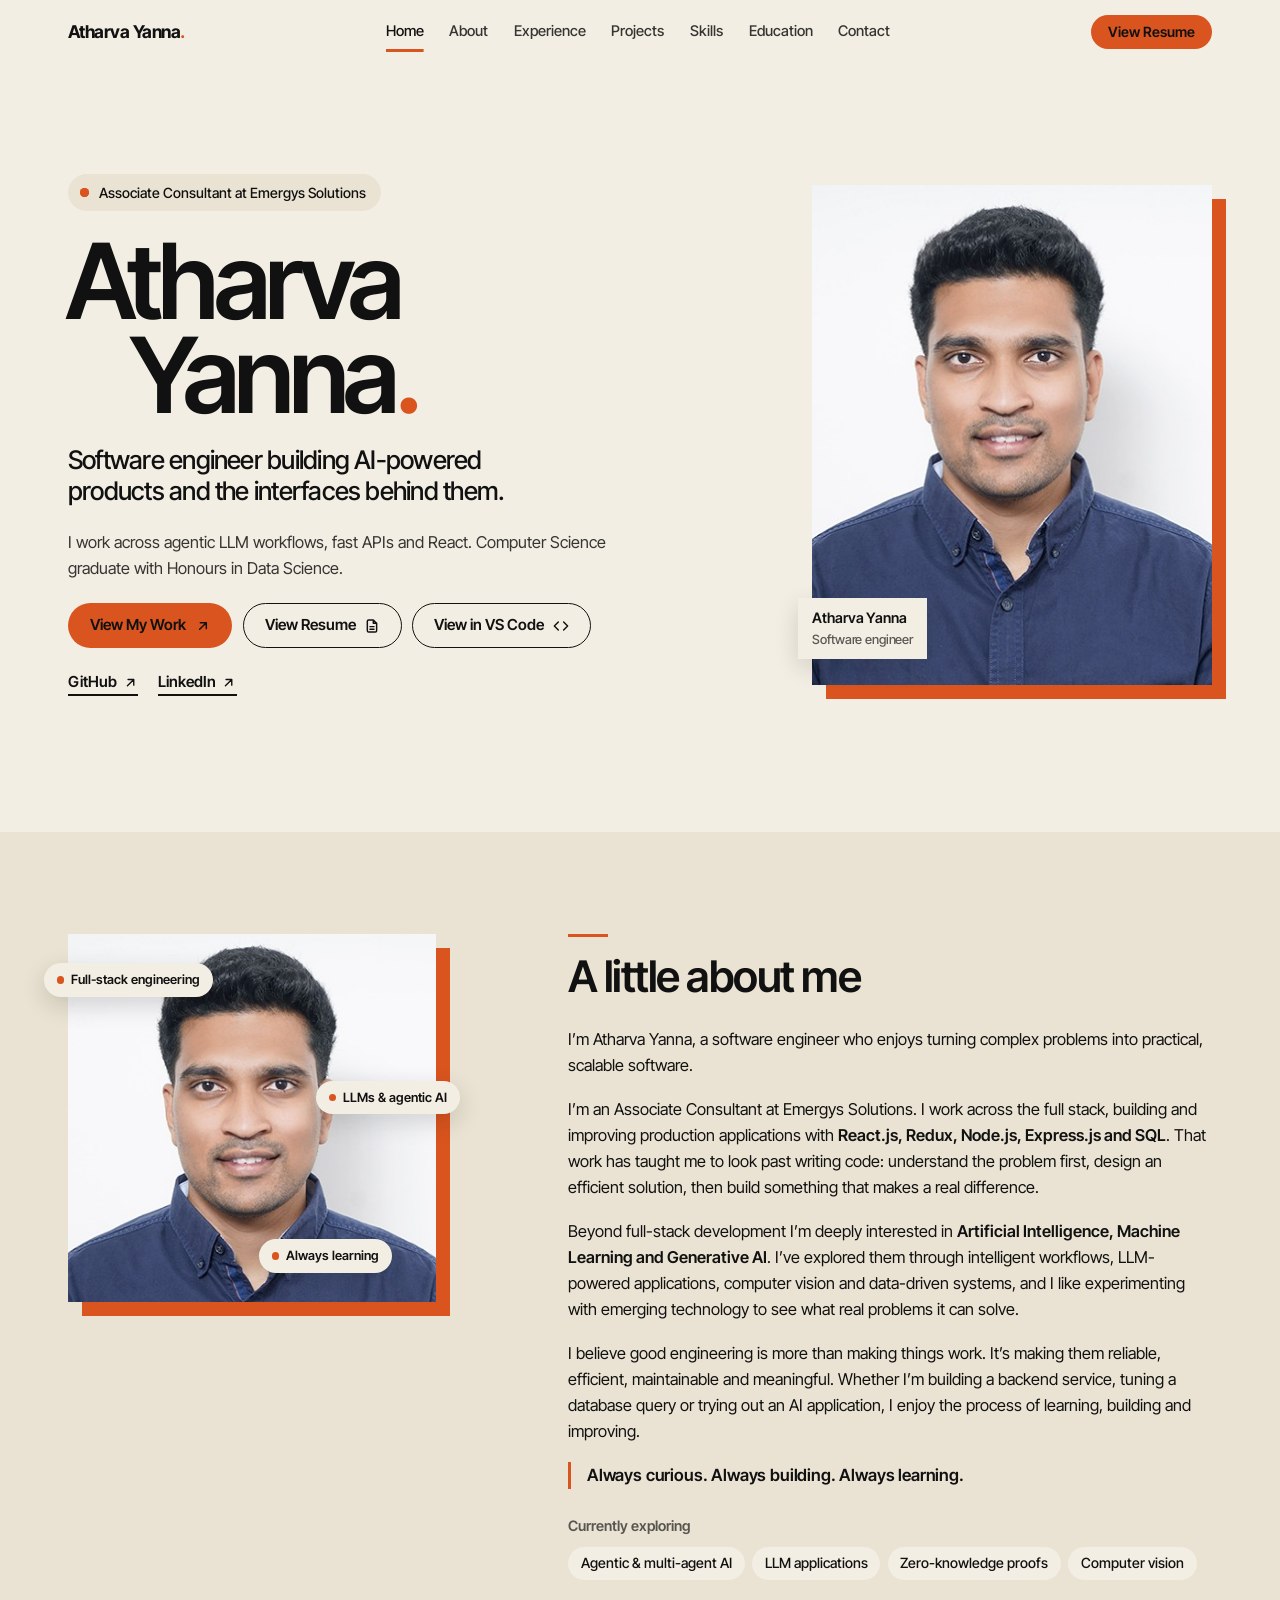
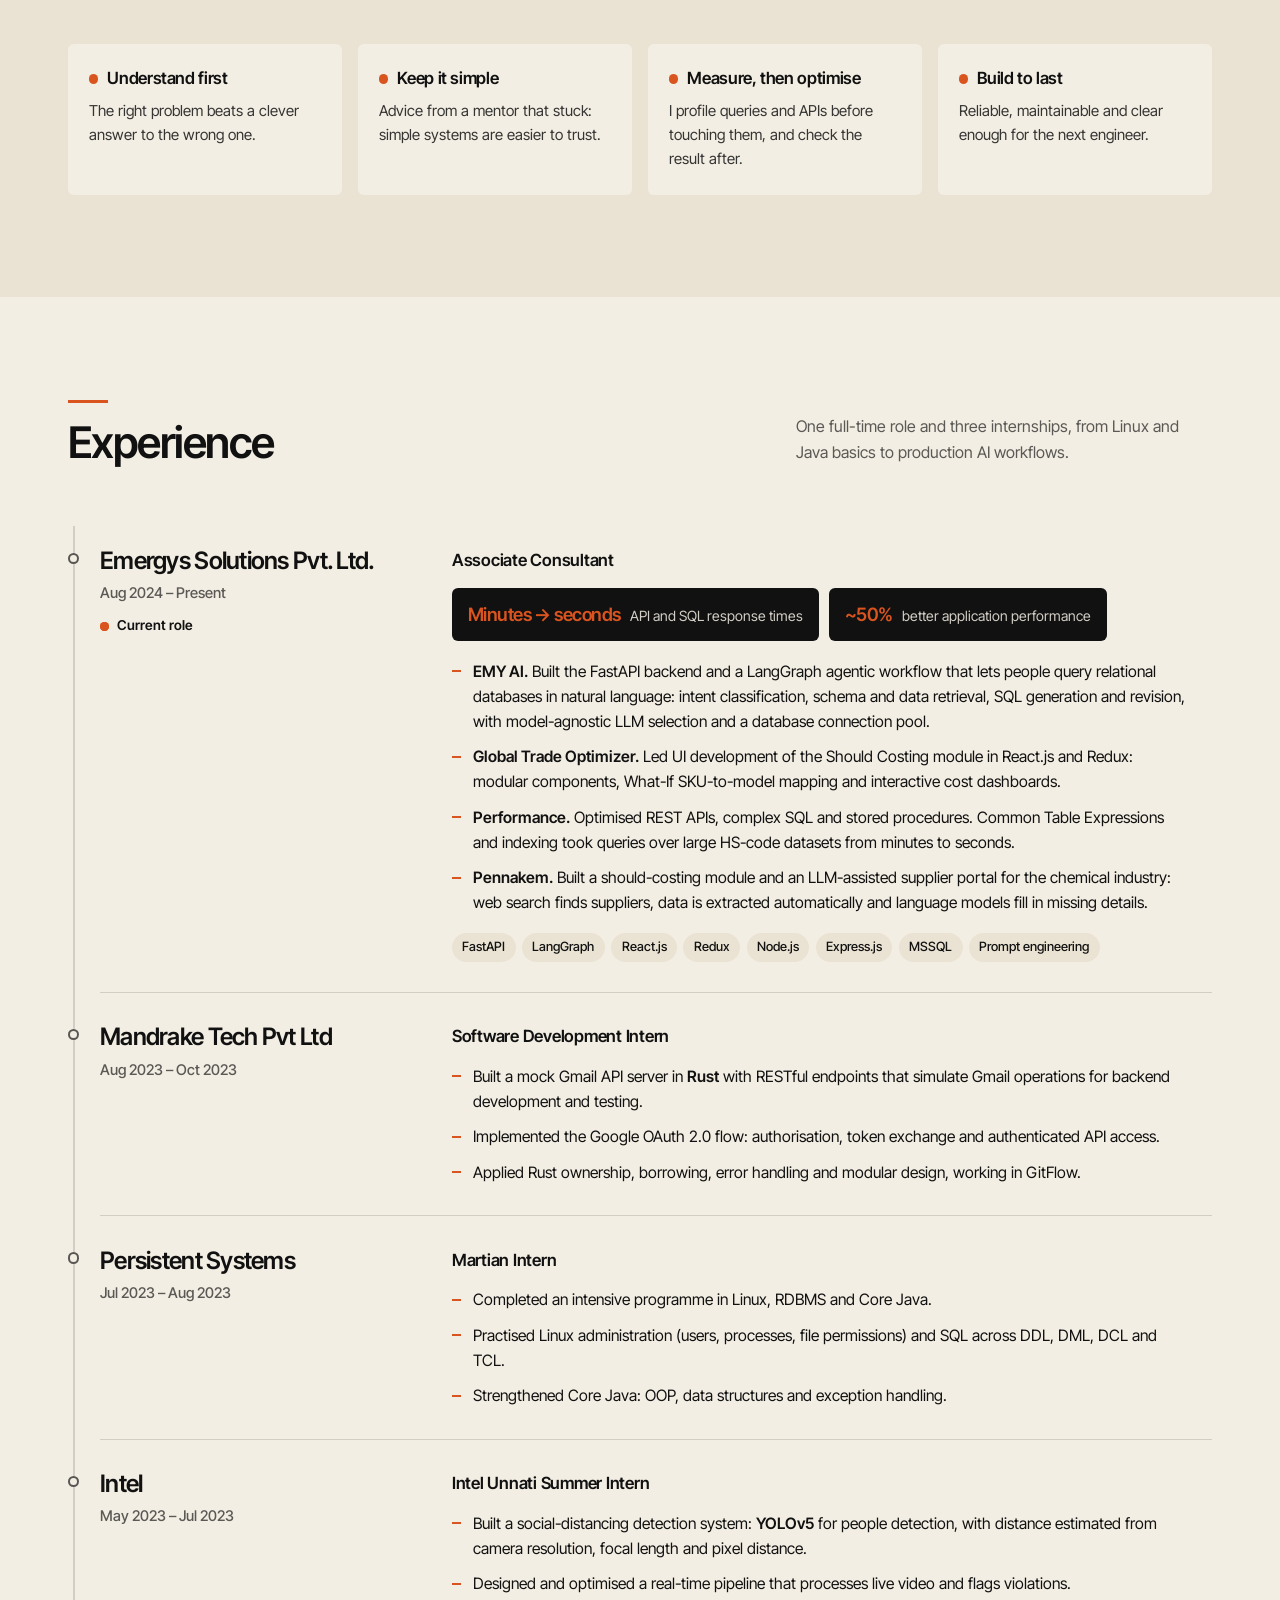
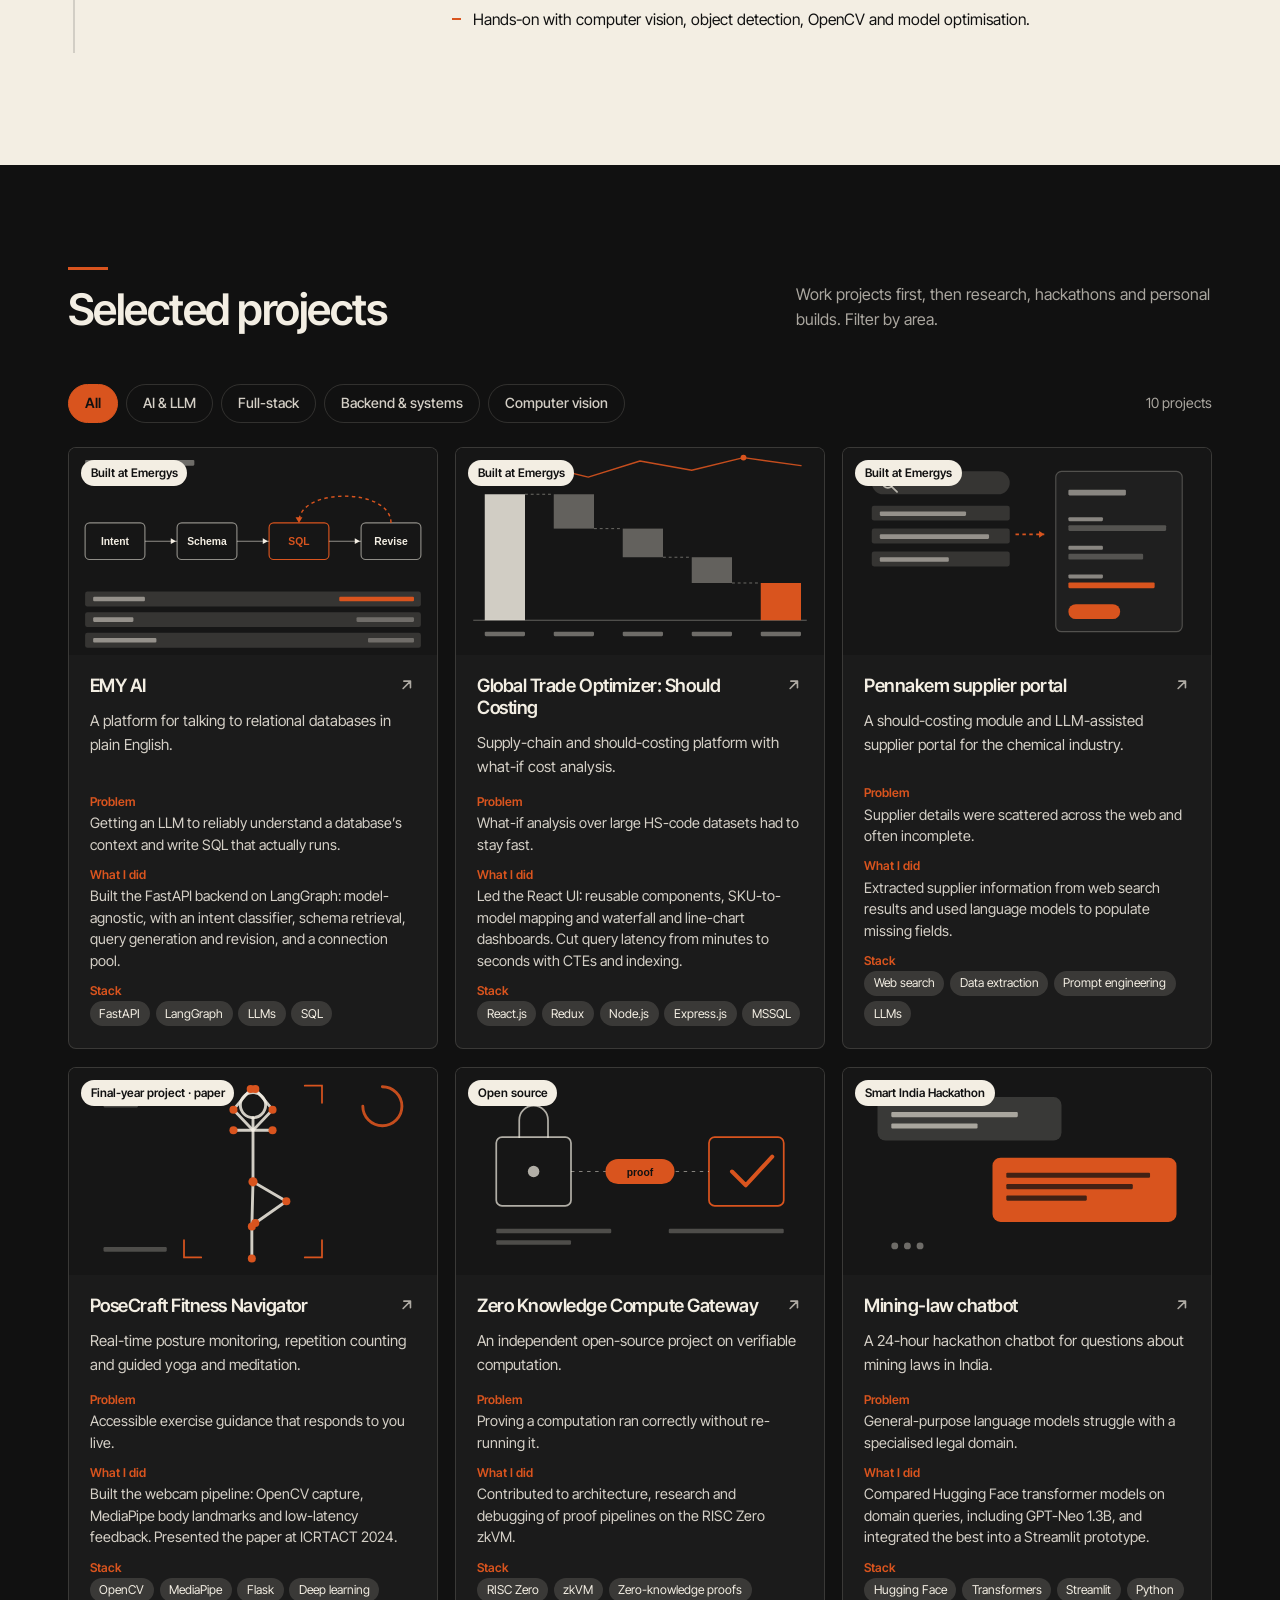
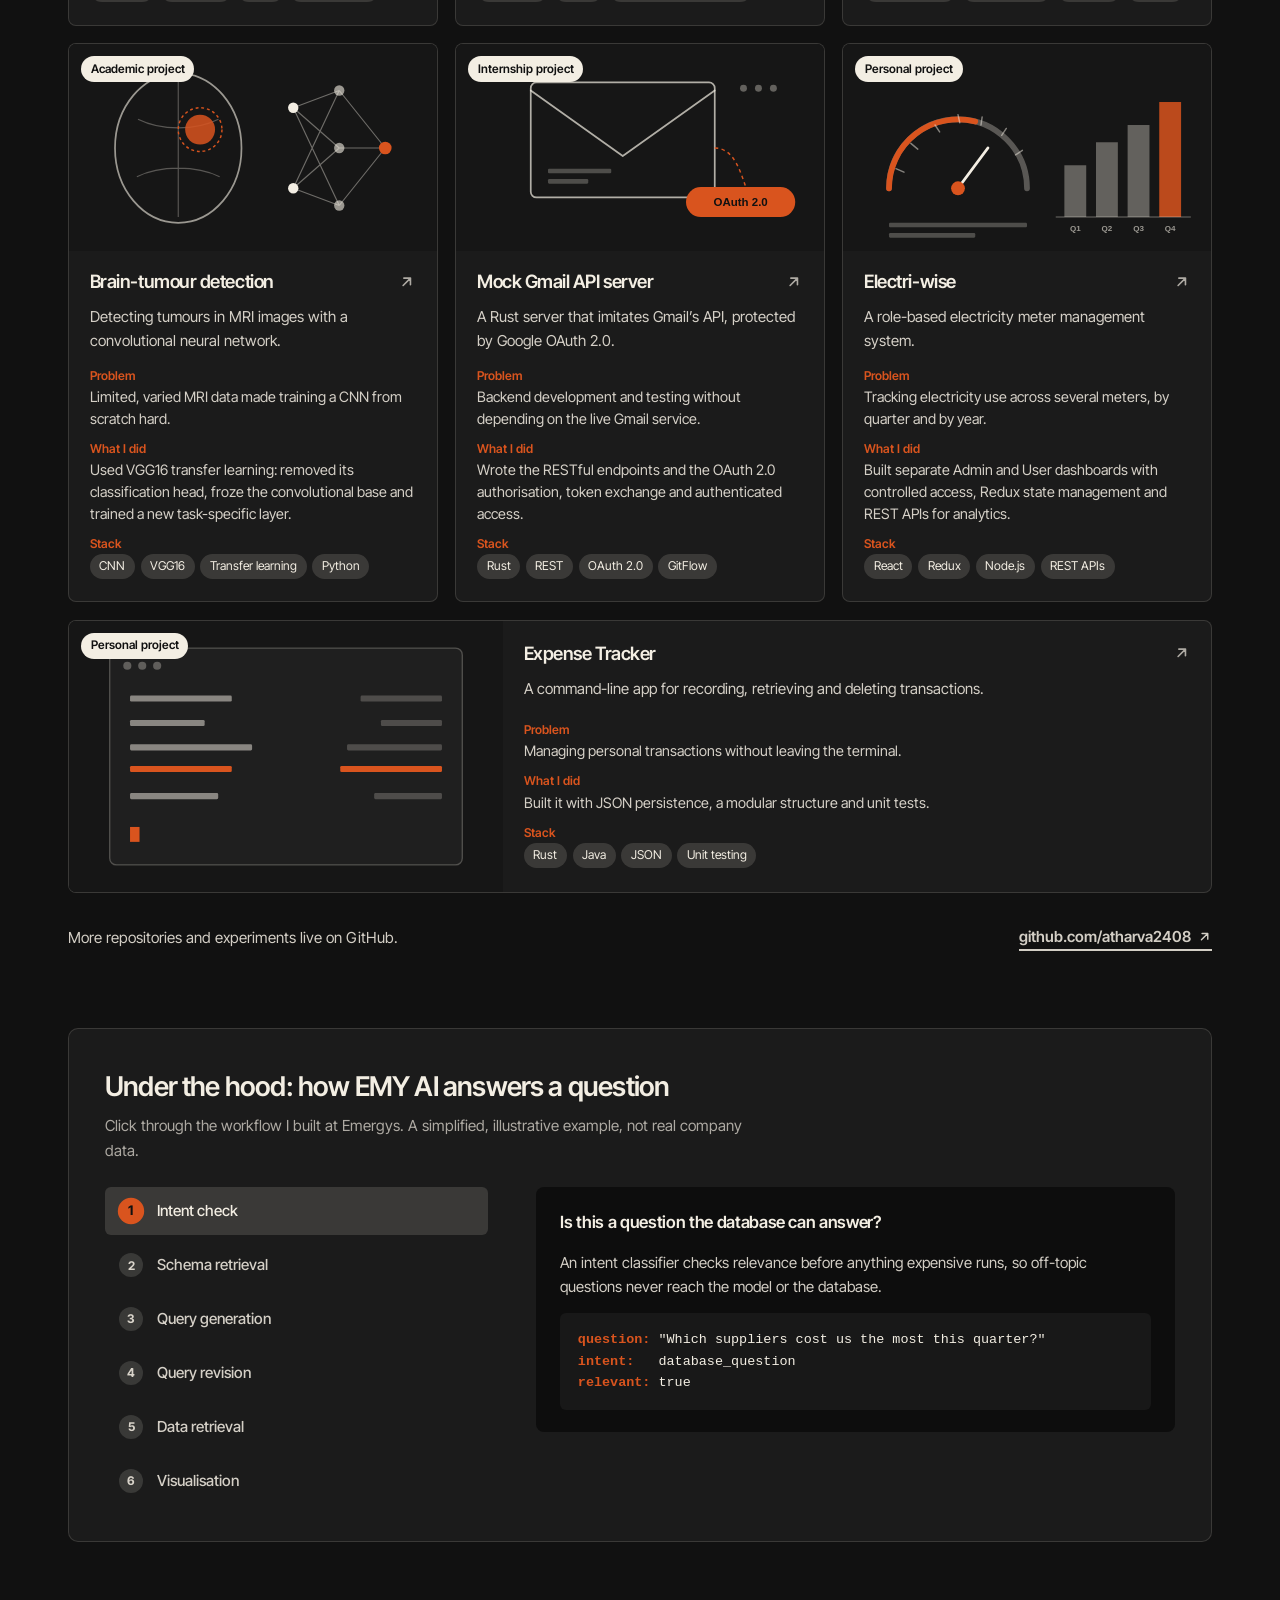
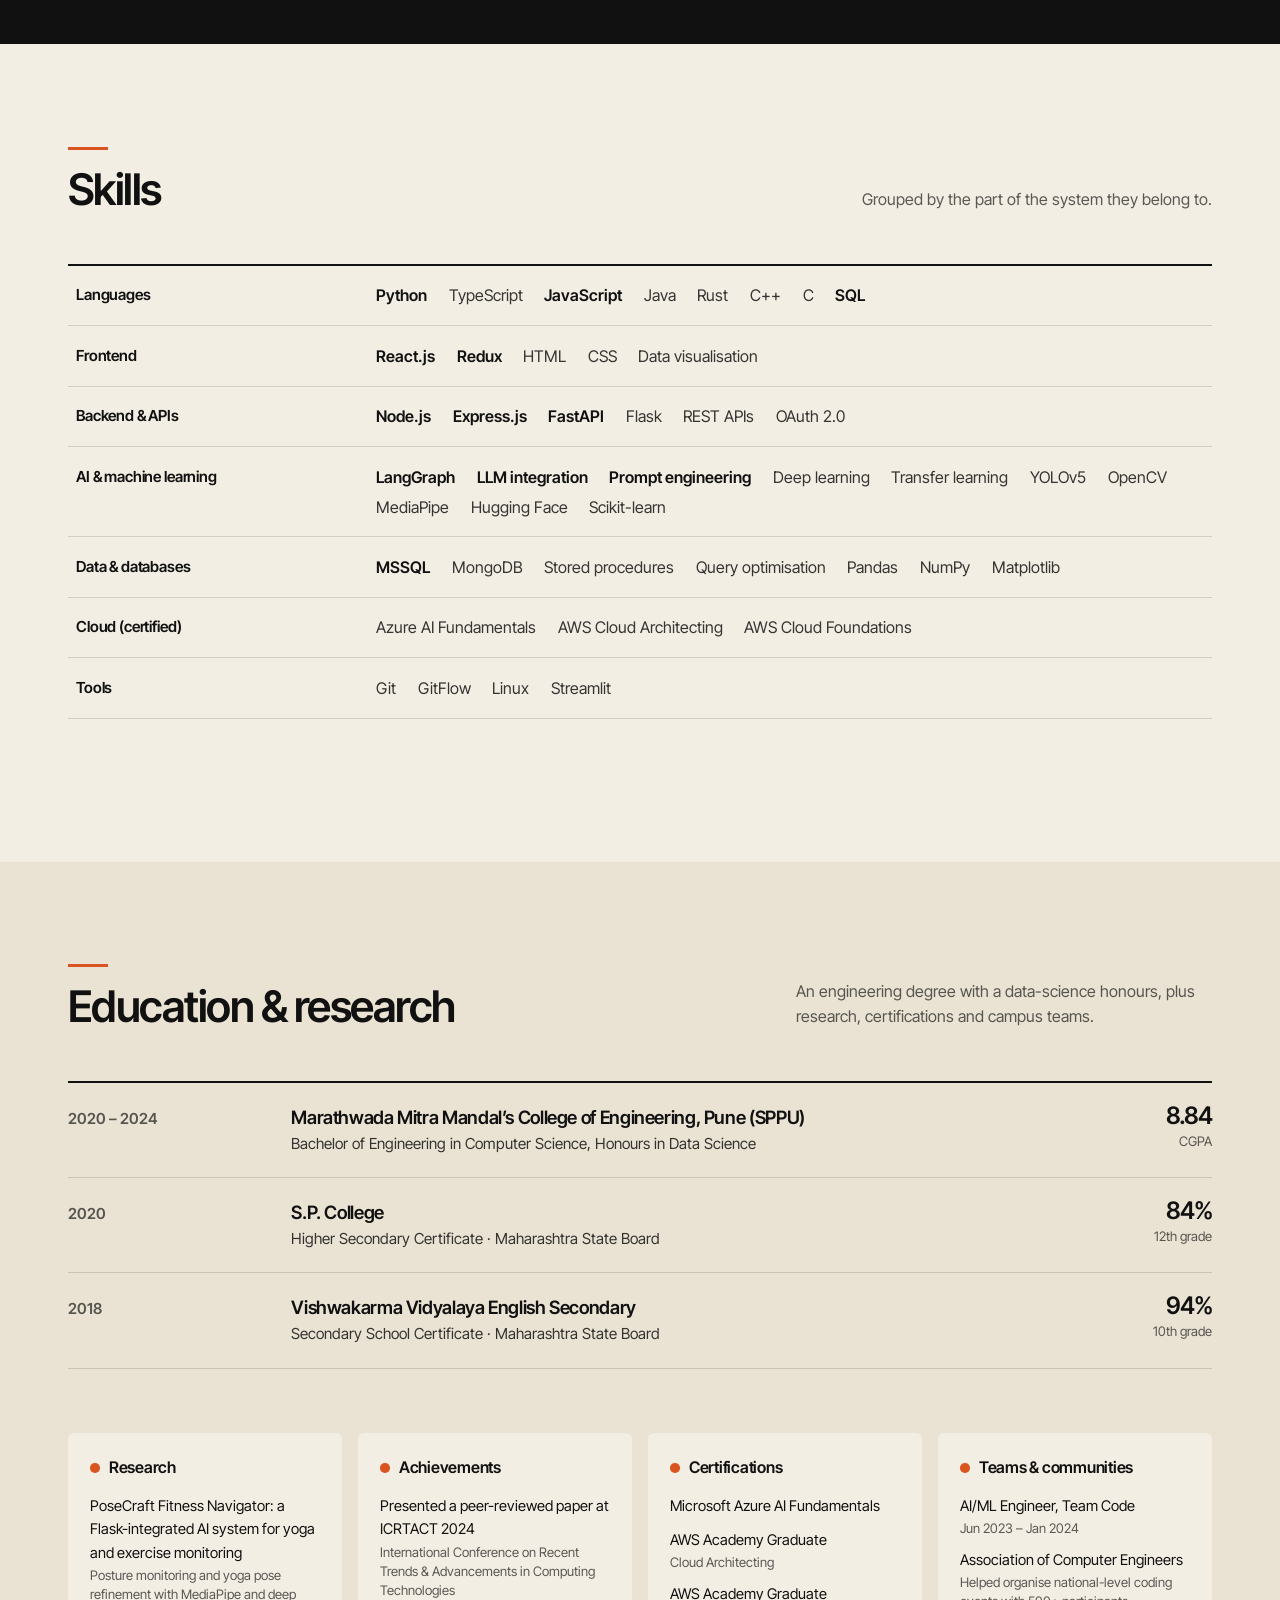
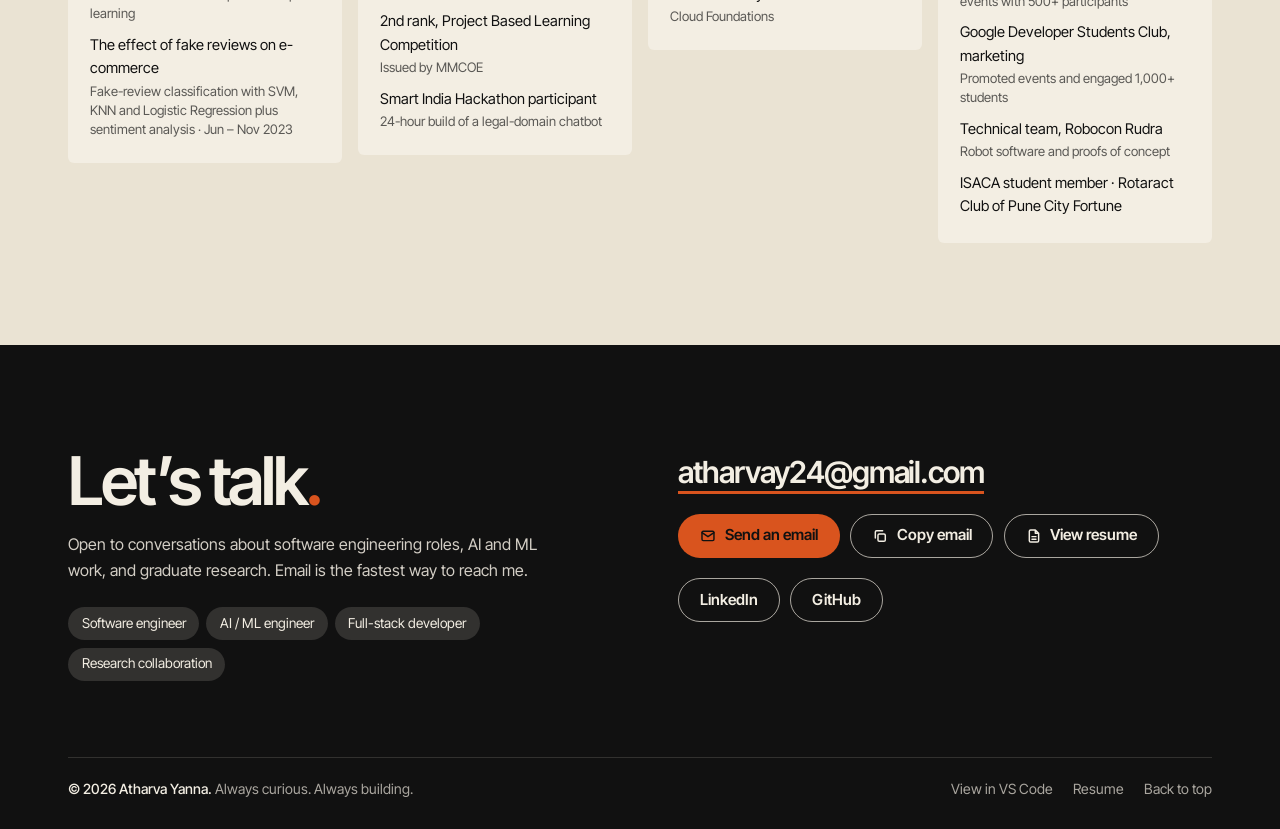
==== commit 38f3b6d5: "Rework portfolio from feedback: readable type scale, plain section titles, real About, recruiter fea" ====
--- a/index.html
+++ b/index.html
@@ -4,20 +4,21 @@
   <meta charset="utf-8">
   <meta name="viewport" content="width=device-width, initial-scale=1">
   <title>Atharva Yanna — Software Engineer, AI &amp; Full-Stack</title>
-  <meta name="description" content="Atharva Yanna is a software engineer building agentic AI workflows, fast APIs and React interfaces. B.E. Computer Science (Honours in Data Science), now seeking an MS in Computer Science.">
+  <meta name="description" content="Atharva Yanna is a software engineer building agentic AI workflows, fast APIs and React interfaces. B.E. Computer Science (Honours in Data Science), working at Emergys Solutions.">
   <meta name="author" content="Atharva Yanna">
   <meta name="theme-color" content="#F3EEE3">
   <link rel="canonical" href="https://atharva2408.github.io/Personal-Portfolio/">
   <meta property="og:type" content="website">
   <meta property="og:title" content="Atharva Yanna — Software Engineer, AI &amp; Full-Stack">
-  <meta property="og:description" content="Agentic AI workflows, fast APIs and React interfaces. Seeking an MS in Computer Science.">
+  <meta property="og:description" content="Agentic AI workflows, fast APIs and React interfaces.">
   <meta property="og:url" content="https://atharva2408.github.io/Personal-Portfolio/">
+  <meta property="og:image" content="https://atharva2408.github.io/Personal-Portfolio/assets/img/atharva.jpg">
   <meta name="twitter:card" content="summary">
   <link rel="icon" type="image/svg+xml" href="assets/favicon.svg">
 
   <link rel="preconnect" href="https://fonts.googleapis.com">
   <link rel="preconnect" href="https://fonts.gstatic.com" crossorigin>
-  <link href="https://fonts.googleapis.com/css2?family=Inter+Tight:wght@400;500;600;700&family=Instrument+Serif:ital@0;1&display=swap" rel="stylesheet">
+  <link href="https://fonts.googleapis.com/css2?family=Inter+Tight:wght@400;500;600;700&display=swap" rel="stylesheet">
   <link rel="stylesheet" href="css/main.css">
 
   <script>
@@ -31,6 +32,7 @@
     "name": "Atharva Yanna",
     "jobTitle": "Software Engineer",
     "email": "mailto:atharvay24@gmail.com",
+    "image": "https://atharva2408.github.io/Personal-Portfolio/assets/img/atharva.jpg",
     "url": "https://atharva2408.github.io/Personal-Portfolio/",
     "worksFor": { "@type": "Organization", "name": "Emergys Solutions Pvt. Ltd." },
     "alumniOf": { "@type": "CollegeOrUniversity", "name": "Marathwada Mitra Mandal's College of Engineering, Pune" },
@@ -40,6 +42,16 @@
 </head>
 
 <body>
+  <svg width="0" height="0" style="position:absolute" aria-hidden="true" focusable="false">
+    <defs>
+      <symbol id="i-out" viewBox="0 0 24 24"><path d="M7 17 17 7M8 7h9v9"/></symbol>
+      <symbol id="i-doc" viewBox="0 0 24 24"><path d="M14 3H7a2 2 0 0 0-2 2v14a2 2 0 0 0 2 2h10a2 2 0 0 0 2-2V8zM14 3v5h5M9 13h6M9 17h6"/></symbol>
+      <symbol id="i-code" viewBox="0 0 24 24"><path d="m16 18 6-6-6-6M8 6l-6 6 6 6"/></symbol>
+      <symbol id="i-copy" viewBox="0 0 24 24"><rect x="9" y="9" width="11" height="11" rx="2"/><path d="M5 15V6a2 2 0 0 1 2-2h9"/></symbol>
+      <symbol id="i-mail" viewBox="0 0 24 24"><rect x="3" y="5" width="18" height="14" rx="2"/><path d="m3 7 9 6 9-6"/></symbol>
+    </defs>
+  </svg>
+
   <a class="skip" href="#main">Skip to content</a>
   <div class="progress" aria-hidden="true"></div>
 
@@ -59,7 +71,7 @@
         </ul>
         <span class="nav__ind" aria-hidden="true"></span>
       </nav>
-      <a class="btn btn--primary btn--sm nav__cta" href="assets/Atharva_Yanna_Resume.pdf" download>Resume</a>
+      <a class="btn btn--primary btn--sm nav__cta" href="assets/Atharva_Yanna_Resume.pdf" target="_blank" rel="noopener">View Resume</a>
       <button class="nav__toggle" id="navToggle" type="button" aria-label="Open menu" aria-expanded="false" aria-controls="menu"><span></span><span></span></button>
     </div>
   </header>
@@ -77,7 +89,7 @@
       </ul>
     </nav>
     <div class="menu__foot">
-      <a href="assets/Atharva_Yanna_Resume.pdf" download>Download resume</a>
+      <a href="assets/Atharva_Yanna_Resume.pdf" target="_blank" rel="noopener">View resume</a>
       <a href="vscode/">View in VS Code</a>
       <a href="https://github.com/atharva2408" target="_blank" rel="noopener">GitHub</a>
       <a href="https://www.linkedin.com/in/atharvayanna/" target="_blank" rel="noopener">LinkedIn</a>
@@ -90,161 +102,155 @@
     <section class="hero" id="home" aria-labelledby="hero-title">
       <div class="wrap">
         <div class="hero__grid">
-          <p class="hero__status" data-reveal><span class="dot" aria-hidden="true"></span>Seeking an MS in Computer Science · ML, DL &amp; agentic AI</p>
-
-          <h1 class="hero__name" id="hero-title" data-lines aria-label="Atharva Yanna">
-            <span class="line" aria-hidden="true"><span>Atharva</span></span>
-            <span class="line" aria-hidden="true"><span style="--d:110ms">Yanna<span class="dotmark">.</span></span></span>
-          </h1>
-
-          <p class="hero__lead" data-reveal style="--d:220ms">Software engineer building AI-powered products and the <span class="serif">interfaces</span> behind them.</p>
-
-          <p class="hero__intro" data-reveal style="--d:300ms">Software engineer at Emergys Solutions, working across agentic LLM workflows, fast APIs and React. Computer Science graduate with Honours in Data Science.</p>
-
-          <div class="hero__actions" data-reveal style="--d:380ms">
-            <a class="btn btn--primary" href="#projects">View My Work
-              <svg class="i-arrow" viewBox="0 0 24 24" fill="none" stroke="currentColor" stroke-width="2.2" stroke-linecap="round" stroke-linejoin="round" aria-hidden="true"><path d="M7 17 17 7M8 7h9v9"/></svg>
-            </a>
-            <a class="btn btn--ghost" href="assets/Atharva_Yanna_Resume.pdf" download>Download Resume
-              <svg class="i-down" viewBox="0 0 24 24" fill="none" stroke="currentColor" stroke-width="2.2" stroke-linecap="round" stroke-linejoin="round" aria-hidden="true"><path d="M12 4v12m0 0 5-5m-5 5-5-5M5 20h14"/></svg>
-            </a>
-            <a class="btn btn--ghost" href="vscode/" id="vscodeBtn">View in VS Code
-              <svg class="i-arrow" viewBox="0 0 24 24" fill="none" stroke="currentColor" stroke-width="2.2" stroke-linecap="round" stroke-linejoin="round" aria-hidden="true"><path d="m16 18 6-6-6-6M8 6l-6 6 6 6"/></svg>
-            </a>
-            <span class="hero__links">
-              <a class="textlink" href="https://github.com/atharva2408" target="_blank" rel="noopener">GitHub
-                <svg viewBox="0 0 24 24" fill="none" stroke="currentColor" stroke-width="2.2" stroke-linecap="round" stroke-linejoin="round" aria-hidden="true"><path d="M7 17 17 7M8 7h9v9"/></svg></a>
-              <a class="textlink" href="https://www.linkedin.com/in/atharvayanna/" target="_blank" rel="noopener">LinkedIn
-                <svg viewBox="0 0 24 24" fill="none" stroke="currentColor" stroke-width="2.2" stroke-linecap="round" stroke-linejoin="round" aria-hidden="true"><path d="M7 17 17 7M8 7h9v9"/></svg></a>
-            </span>
-          </div>
-
-          <figure class="photo" data-reveal style="--d:160ms">
-            <div class="photo__frame">
+          <div class="hero__text">
+            <p class="hero__status" data-reveal><span class="dot" aria-hidden="true"></span>Associate Consultant at Emergys Solutions</p>
+
+            <h1 class="hero__name" id="hero-title" aria-label="Atharva Yanna">
+              <span class="line" aria-hidden="true"><span>Atharva</span></span>
+              <span class="line" aria-hidden="true"><span style="--d:110ms">Yanna<span class="dotmark">.</span></span></span>
+            </h1>
+
+            <p class="hero__lead" data-reveal style="--d:200ms">Software engineer building AI-powered products and the interfaces behind them.</p>
+            <p class="hero__intro" data-reveal style="--d:260ms">I work across agentic LLM workflows, fast APIs and React. Computer Science graduate with Honours in Data Science.</p>
+
+            <div class="hero__actions" data-reveal style="--d:320ms">
+              <a class="btn btn--primary" href="#projects">View My Work <svg class="ic ic-out" aria-hidden="true"><use href="#i-out"/></svg></a>
+              <a class="btn btn--ghost" href="assets/Atharva_Yanna_Resume.pdf" target="_blank" rel="noopener">View Resume <svg class="ic" aria-hidden="true"><use href="#i-doc"/></svg></a>
+              <a class="btn btn--ghost" href="vscode/" id="vscodeBtn">View in VS Code <svg class="ic ic-code" aria-hidden="true"><use href="#i-code"/></svg></a>
+            </div>
+            <div class="hero__links" data-reveal style="--d:380ms">
+              <a class="textlink" href="https://github.com/atharva2408" target="_blank" rel="noopener">GitHub <svg class="ic" aria-hidden="true"><use href="#i-out"/></svg></a>
+              <a class="textlink" href="https://www.linkedin.com/in/atharvayanna/" target="_blank" rel="noopener">LinkedIn <svg class="ic" aria-hidden="true"><use href="#i-out"/></svg></a>
+            </div>
+          </div>
+
+          <figure class="photo" data-reveal style="--d:140ms">
+            <div class="photo__frame tilt" data-tilt>
               <div class="photo__block" aria-hidden="true"></div>
-              <div class="photo__img" id="photo">
+              <div class="photo__img">
                 <div class="photo__mono" aria-hidden="true">A<i>Y</i></div>
-                <img src="assets/img/atharva.jpg" alt="Portrait of Atharva Yanna" width="800" height="1000" decoding="async" fetchpriority="high" onerror="this.remove()">
+                <img src="assets/img/atharva.jpg" alt="Portrait of Atharva Yanna" width="402" height="520" decoding="async" fetchpriority="high" onerror="this.remove()">
               </div>
               <figcaption class="photo__cap">Atharva Yanna<span>Software engineer</span></figcaption>
-              <span class="photo__side" aria-hidden="true">AI · Full-stack · Data</span>
             </div>
           </figure>
         </div>
-      </div>
-
-      <div class="wrap">
-        <dl class="stats" data-reveal style="--d:200ms">
-          <div class="stat"><dt class="sr-only">API response</dt><dd><strong>Minutes<small> → </small>seconds</strong><span>API and SQL response times after tuning queries and stored procedures</span></dd></div>
-          <div class="stat"><dt class="sr-only">Performance</dt><dd><strong>~50%</strong><span>application performance improvement from API and database optimisation</span></dd></div>
-          <div class="stat"><dt class="sr-only">Academics</dt><dd><strong>8.84</strong><span>CGPA · B.E. Computer Science, Honours in Data Science</span></dd></div>
-          <div class="stat"><dt class="sr-only">Research</dt><dd><strong>ICRTACT ’24</strong><span>peer-reviewed research paper presented</span></dd></div>
-        </dl>
       </div>
     </section>
 
     <!-- ===== ABOUT ===== -->
-    <section class="section" id="about" aria-labelledby="about-title">
+    <section class="section tint" id="about" aria-labelledby="about-title">
+      <div class="wrap">
+        <div class="about">
+          <figure class="photo" data-reveal>
+            <div class="photo__frame tilt" data-tilt>
+              <div class="photo__block" aria-hidden="true"></div>
+              <div class="photo__img">
+                <img src="assets/img/atharva.jpg" alt="Atharva Yanna, smiling, in a navy shirt" width="402" height="520" loading="lazy" decoding="async" onerror="this.remove()">
+              </div>
+              <span class="chip chip--a">Full-stack engineering</span>
+              <span class="chip chip--b">LLMs &amp; agentic AI</span>
+              <span class="chip chip--c">Always learning</span>
+            </div>
+          </figure>
+
+          <div class="about__text">
+            <div class="sec-head"><h2 id="about-title" data-reveal>A little about me</h2></div>
+            <p data-reveal>I’m Atharva Yanna, a software engineer who enjoys turning complex problems into practical, scalable software.</p>
+            <p data-reveal>I’m an Associate Consultant at Emergys Solutions. I work across the full stack, building and improving production applications with <strong>React.js, Redux, Node.js, Express.js and SQL</strong>. That work has taught me to look past writing code: understand the problem first, design an efficient solution, then build something that makes a real difference.</p>
+            <p data-reveal>Beyond full-stack development I’m deeply interested in <strong>Artificial Intelligence, Machine Learning and Generative AI</strong>. I’ve explored them through intelligent workflows, LLM-powered applications, computer vision and data-driven systems, and I like experimenting with emerging technology to see what real problems it can solve.</p>
+            <p data-reveal>I believe good engineering is more than making things work. It’s making them reliable, efficient, maintainable and meaningful. Whether I’m building a backend service, tuning a database query or trying out an AI application, I enjoy the process of learning, building and improving.</p>
+            <p class="about__sign" data-reveal>Always curious. Always building. Always learning.</p>
+            <div class="explore" data-reveal>
+              <h3>Currently exploring</h3>
+              <ul>
+                <li>Agentic &amp; multi-agent AI</li>
+                <li>LLM applications</li>
+                <li>Zero-knowledge proofs</li>
+                <li>Computer vision</li>
+              </ul>
+            </div>
+          </div>
+        </div>
+
+        <div class="principles" data-stagger aria-label="How I work">
+          <div class="principle"><h3>Understand first</h3><p>The right problem beats a clever answer to the wrong one.</p></div>
+          <div class="principle"><h3>Keep it simple</h3><p>Advice from a mentor that stuck: simple systems are easier to trust.</p></div>
+          <div class="principle"><h3>Measure, then optimise</h3><p>I profile queries and APIs before touching them, and check the result after.</p></div>
+          <div class="principle"><h3>Build to last</h3><p>Reliable, maintainable and clear enough for the next engineer.</p></div>
+        </div>
+      </div>
+    </section>
+
+    <!-- ===== EXPERIENCE ===== -->
+    <section class="section" id="experience" aria-labelledby="exp-title">
       <div class="wrap">
         <div class="sec-head">
-          <h2 id="about-title" data-reveal>About <span class="serif">me</span></h2>
-        </div>
-        <div class="about">
-          <blockquote class="about__quote" data-reveal>
-            Think twice, code once. I like systems where the data, the API and the <span class="serif">interface</span> are designed together.
-            <cite>My working rule</cite>
-          </blockquote>
-          <div class="about__text" data-reveal style="--d:120ms">
-            <p>For the past two years I’ve been a software engineer at Emergys Solutions, working top to bottom: React interfaces, Express and FastAPI services, and SQL Server underneath. The work I’m proudest of is making slow things fast and complicated things legible.</p>
-            <p>Lately that has moved toward agentic AI. I built a LangGraph workflow that classifies a question, retrieves the schema, writes and revises SQL, and lets teams swap the LLM behind it. Before that: Rust, Linux and Java internships, and a computer-vision system at Intel.</p>
-            <p>Next, I want the research side to catch up with the engineering. I’m seeking an MS in Computer Science to study ML, deep learning and agentic AI, with the aim of building AI that is egalitarian, accessible and transparent.</p>
-          </div>
-          <dl class="facts" data-reveal style="--d:80ms">
-            <div><dt>Right now</dt><dd>Associate Consultant, Emergys Solutions</dd></div>
-            <div><dt>Building with</dt><dd>React, Node.js, FastAPI, LangGraph, SQL Server</dd></div>
-            <div><dt>Studied</dt><dd>B.E. Computer Science, Honours in Data Science (2020–2024)</dd></div>
-            <div><dt>Looking for</dt><dd>MS in Computer Science: ML, DL, agentic AI</dd></div>
-          </dl>
-        </div>
-      </div>
-    </section>
-
-    <!-- ===== EXPERIENCE ===== -->
-    <section class="section" id="experience" aria-labelledby="exp-title" style="padding-top:0">
-      <div class="wrap">
-        <div class="sec-head">
-          <h2 id="exp-title" data-reveal>Where I’ve <span class="serif">worked</span></h2>
+          <h2 id="exp-title" data-reveal>Experience</h2>
           <p data-reveal style="--d:100ms">One full-time role and three internships, from Linux and Java basics to production AI workflows.</p>
         </div>
 
-        <article class="xp xp--lead" data-reveal>
-          <div class="xp__meta">
-            <h3 class="xp__org">Emergys Solutions Pvt. Ltd.</h3>
-            <p class="xp__date">Aug 2024 – Present</p>
-            <p class="xp__now"><span class="dot" aria-hidden="true"></span>Current role</p>
-          </div>
-          <div class="xp__body">
-            <p class="xp__role">Associate Consultant</p>
-            <div class="impact">
-              <div><strong>Minutes → seconds</strong><span>response times after optimising REST APIs, complex SQL and stored procedures</span></div>
-              <div><strong>~50%</strong><span>improvement in overall application performance</span></div>
-            </div>
-            <ul class="xp__list">
-              <li>Built a <strong>FastAPI</strong> backend and a <strong>LangGraph</strong> agentic workflow covering intent classification, schema and data retrieval, SQL generation, query revision and model-agnostic LLM selection.</li>
-              <li>Created database-interaction and connection-pool pipelines so people can query and analyse relational data in natural language, with generated visualisations.</li>
-              <li>Led UI development of the <strong>Should Costing</strong> module: modular React components, a What-If SKU-to-model mapping and interactive cost dashboards.</li>
-              <li>Built a Should Costing module and supplier portal for the chemical industry, with web search for supplier discovery, automated data extraction and LLM-based enrichment through prompt engineering.</li>
-            </ul>
-            <ul class="xp__stack" aria-label="Technologies">
-              <li class="tag">FastAPI</li><li class="tag">LangGraph</li><li class="tag">React.js</li><li class="tag">Redux</li><li class="tag">Node.js</li><li class="tag">Express.js</li><li class="tag">MSSQL</li><li class="tag">Prompt engineering</li>
-            </ul>
-          </div>
-        </article>
-
-        <article class="xp" data-reveal>
-          <div class="xp__meta">
-            <h3 class="xp__org">Mandrake Tech Pvt Ltd</h3>
-            <p class="xp__date">Aug 2023 – Oct 2023</p>
-          </div>
-          <div class="xp__body">
-            <p class="xp__role">Software Development Intern</p>
-            <ul class="xp__list">
-              <li>Built a mock Gmail API server in <strong>Rust</strong> with RESTful endpoints that simulate Gmail operations for backend development and testing.</li>
-              <li>Implemented the Google OAuth 2.0 flow: authorisation, token exchange and authenticated API access.</li>
-              <li>Applied Rust ownership, borrowing, error handling and modular design, working in GitFlow.</li>
-            </ul>
-          </div>
-        </article>
-
-        <article class="xp" data-reveal>
-          <div class="xp__meta">
-            <h3 class="xp__org">Persistent Systems</h3>
-            <p class="xp__date">Jul 2023 – Aug 2023</p>
-          </div>
-          <div class="xp__body">
-            <p class="xp__role">Martian Intern</p>
-            <ul class="xp__list">
-              <li>Completed an intensive programme in Linux, RDBMS and Core Java.</li>
-              <li>Practised Linux administration (users, processes, file permissions) and SQL across DDL, DML, DCL and TCL.</li>
-              <li>Strengthened Core Java: OOP, data structures and exception handling.</li>
-            </ul>
-          </div>
-        </article>
-
-        <article class="xp" data-reveal>
-          <div class="xp__meta">
-            <h3 class="xp__org">Intel</h3>
-            <p class="xp__date">May 2023 – Jul 2023</p>
-          </div>
-          <div class="xp__body">
-            <p class="xp__role">Intel Unnati Summer Intern</p>
-            <ul class="xp__list">
-              <li>Built a social-distancing detection system: <strong>YOLOv5</strong> for people detection and distance estimation from camera resolution, focal length and pixel distance.</li>
-              <li>Designed and optimised a real-time pipeline that processes live video and flags violations.</li>
-              <li>Gained hands-on experience in computer vision, object detection, OpenCV and model optimisation.</li>
-            </ul>
-          </div>
-        </article>
+        <div class="timeline" id="timeline">
+          <article class="xp" data-reveal>
+            <div>
+              <h3 class="xp__org">Emergys Solutions Pvt. Ltd.</h3>
+              <p class="xp__date">Aug 2024 – Present</p>
+              <p class="xp__now"><span class="dot" aria-hidden="true"></span>Current role</p>
+            </div>
+            <div>
+              <p class="xp__role">Associate Consultant</p>
+              <div class="impact">
+                <div><strong>Minutes → seconds</strong><span>API and SQL response times</span></div>
+                <div><strong>~50%</strong><span>better application performance</span></div>
+              </div>
+              <ul class="xp__list">
+                <li><strong>EMY AI.</strong> Built the FastAPI backend and a LangGraph agentic workflow that lets people query relational databases in natural language: intent classification, schema and data retrieval, SQL generation and revision, with model-agnostic LLM selection and a database connection pool.</li>
+                <li><strong>Global Trade Optimizer.</strong> Led UI development of the Should Costing module in React.js and Redux: modular components, What-If SKU-to-model mapping and interactive cost dashboards.</li>
+                <li><strong>Performance.</strong> Optimised REST APIs, complex SQL and stored procedures. Common Table Expressions and indexing took queries over large HS-code datasets from minutes to seconds.</li>
+                <li><strong>Pennakem.</strong> Built a should-costing module and an LLM-assisted supplier portal for the chemical industry: web search finds suppliers, data is extracted automatically and language models fill in missing details.</li>
+              </ul>
+              <ul class="xp__stack" aria-label="Technologies">
+                <li class="tag">FastAPI</li><li class="tag">LangGraph</li><li class="tag">React.js</li><li class="tag">Redux</li><li class="tag">Node.js</li><li class="tag">Express.js</li><li class="tag">MSSQL</li><li class="tag">Prompt engineering</li>
+              </ul>
+            </div>
+          </article>
+
+          <article class="xp" data-reveal>
+            <div><h3 class="xp__org">Mandrake Tech Pvt Ltd</h3><p class="xp__date">Aug 2023 – Oct 2023</p></div>
+            <div>
+              <p class="xp__role">Software Development Intern</p>
+              <ul class="xp__list">
+                <li>Built a mock Gmail API server in <strong>Rust</strong> with RESTful endpoints that simulate Gmail operations for backend development and testing.</li>
+                <li>Implemented the Google OAuth 2.0 flow: authorisation, token exchange and authenticated API access.</li>
+                <li>Applied Rust ownership, borrowing, error handling and modular design, working in GitFlow.</li>
+              </ul>
+            </div>
+          </article>
+
+          <article class="xp" data-reveal>
+            <div><h3 class="xp__org">Persistent Systems</h3><p class="xp__date">Jul 2023 – Aug 2023</p></div>
+            <div>
+              <p class="xp__role">Martian Intern</p>
+              <ul class="xp__list">
+                <li>Completed an intensive programme in Linux, RDBMS and Core Java.</li>
+                <li>Practised Linux administration (users, processes, file permissions) and SQL across DDL, DML, DCL and TCL.</li>
+                <li>Strengthened Core Java: OOP, data structures and exception handling.</li>
+              </ul>
+            </div>
+          </article>
+
+          <article class="xp" data-reveal>
+            <div><h3 class="xp__org">Intel</h3><p class="xp__date">May 2023 – Jul 2023</p></div>
+            <div>
+              <p class="xp__role">Intel Unnati Summer Intern</p>
+              <ul class="xp__list">
+                <li>Built a social-distancing detection system: <strong>YOLOv5</strong> for people detection, with distance estimated from camera resolution, focal length and pixel distance.</li>
+                <li>Designed and optimised a real-time pipeline that processes live video and flags violations.</li>
+                <li>Hands-on with computer vision, object detection, OpenCV and model optimisation.</li>
+              </ul>
+            </div>
+          </article>
+        </div>
       </div>
     </section>
 
@@ -252,85 +258,146 @@
     <section class="section dark" id="projects" aria-labelledby="proj-title">
       <div class="wrap">
         <div class="sec-head">
-          <h2 id="proj-title" data-reveal>Selected <span class="serif">projects</span></h2>
-          <p data-reveal style="--d:100ms">Ordered by relevance: AI and data work first, then the full-stack and systems projects behind it.</p>
-        </div>
-
-        <div class="projects">
-          <article class="card card--7" data-reveal>
+          <h2 id="proj-title" data-reveal>Selected projects</h2>
+          <p data-reveal style="--d:100ms">Work projects first, then research, hackathons and personal builds. Filter by area.</p>
+        </div>
+
+        <div class="filters" id="filters" role="group" aria-label="Filter projects" data-reveal>
+          <button type="button" data-f="all" aria-pressed="true">All</button>
+          <button type="button" data-f="ai" aria-pressed="false">AI &amp; LLM</button>
+          <button type="button" data-f="fullstack" aria-pressed="false">Full-stack</button>
+          <button type="button" data-f="backend" aria-pressed="false">Backend &amp; systems</button>
+          <button type="button" data-f="vision" aria-pressed="false">Computer vision</button>
+          <span class="filters__count" id="count" role="status" aria-live="polite">10 projects</span>
+        </div>
+
+        <div class="projects" id="projectGrid" data-stagger>
+          <article class="card" data-tags="ai backend">
             <div class="card__thumb"><img src="assets/img/thumbs/agentic.svg" alt="Abstract workflow diagram: intent, schema, SQL, revise" width="640" height="400" loading="lazy"><span class="card__kind">Built at Emergys</span></div>
             <div class="card__body">
-              <h3 class="card__title">Agentic natural-language data assistant</h3>
-              <p class="card__desc">A LangGraph workflow that turns a plain-English question into a checked SQL query, runs it, and charts the result.</p>
-              <dl>
-                <div><dt>Problem</dt><dd>Relational data is hard to query without knowing SQL or the schema.</dd></div>
-                <div><dt>My contribution</dt><dd>Designed and built the FastAPI backend and the workflow: intent classification, schema retrieval, SQL generation, query revision and LLM selection that is not tied to one model. Added the connection-pool pipelines and visualisation layer.</dd></div>
-                <div><dt>Stack</dt><dd><ul class="chips"><li>FastAPI</li><li>LangGraph</li><li>LLM inference</li><li>SQL</li></ul></dd></div>
-              </dl>
-            </div>
-          </article>
-
-          <article class="card card--5" data-reveal style="--d:90ms">
+              <h3 class="card__title">EMY AI <svg class="ic" aria-hidden="true"><use href="#i-out"/></svg></h3>
+              <p class="card__desc">A platform for talking to relational databases in plain English.</p>
+              <dl>
+                <div><dt>Problem</dt><dd>Getting an LLM to reliably understand a database’s context and write SQL that actually runs.</dd></div>
+                <div><dt>What I did</dt><dd>Built the FastAPI backend on LangGraph: model-agnostic, with an intent classifier, schema retrieval, query generation and revision, and a connection pool.</dd></div>
+                <div><dt>Stack</dt><dd><ul class="chips"><li>FastAPI</li><li>LangGraph</li><li>LLMs</li><li>SQL</li></ul></dd></div>
+              </dl>
+            </div>
+          </article>
+
+          <article class="card" data-tags="fullstack backend">
             <div class="card__thumb"><img src="assets/img/thumbs/costing.svg" alt="Abstract waterfall chart with highlighted total" width="640" height="400" loading="lazy"><span class="card__kind">Built at Emergys</span></div>
             <div class="card__body">
-              <h3 class="card__title">Should Costing module &amp; supplier portal</h3>
-              <p class="card__desc">Cost analysis and scenario modelling inside the Global Trade Optimizer, plus a supplier portal for the chemical industry.</p>
-              <dl>
-                <div><dt>Problem</dt><dd>Cost analysts needed flexible what-if analysis across SKUs, and a faster way to find suppliers.</dd></div>
-                <div><dt>My contribution</dt><dd>Led the UI, built the What-If SKU-to-model mapping and cost dashboards, and tuned the APIs behind them. The portal adds web-search supplier discovery with LLM enrichment.</dd></div>
+              <h3 class="card__title">Global Trade Optimizer: Should Costing <svg class="ic" aria-hidden="true"><use href="#i-out"/></svg></h3>
+              <p class="card__desc">Supply-chain and should-costing platform with what-if cost analysis.</p>
+              <dl>
+                <div><dt>Problem</dt><dd>What-if analysis over large HS-code datasets had to stay fast.</dd></div>
+                <div><dt>What I did</dt><dd>Led the React UI: reusable components, SKU-to-model mapping and waterfall and line-chart dashboards. Cut query latency from minutes to seconds with CTEs and indexing.</dd></div>
                 <div><dt>Stack</dt><dd><ul class="chips"><li>React.js</li><li>Redux</li><li>Node.js</li><li>Express.js</li><li>MSSQL</li></ul></dd></div>
               </dl>
             </div>
           </article>
 
-          <article class="card card--5" data-reveal>
-            <div class="card__thumb"><img src="assets/img/thumbs/pose.svg" alt="Abstract yoga pose skeleton with tracked joints" width="640" height="400" loading="lazy"><span class="card__kind">Final-year project · research paper</span></div>
-            <div class="card__body">
-              <h3 class="card__title">Smart Workout Companion</h3>
-              <p class="card__desc">A real-time yoga and workout app that watches your posture, counts repetitions and includes yoga and meditation modules.</p>
-              <dl>
-                <div><dt>Problem</dt><dd>Exercising alone, with no feedback on whether your form is right.</dd></div>
-                <div><dt>My contribution</dt><dd>Built the live pose detection and repetition counting, and connected the Flask backend to the React front end for video streaming.</dd></div>
-                <div><dt>Stack</dt><dd><ul class="chips"><li>OpenCV</li><li>MediaPipe</li><li>Deep learning</li><li>Flask</li><li>React</li></ul></dd></div>
-              </dl>
-            </div>
-          </article>
-
-          <article class="card card--7" data-reveal style="--d:90ms">
+          <article class="card" data-tags="ai fullstack">
+            <div class="card__thumb"><img src="assets/img/thumbs/supplier.svg" alt="Abstract search results being filled into a supplier record" width="640" height="400" loading="lazy"><span class="card__kind">Built at Emergys</span></div>
+            <div class="card__body">
+              <h3 class="card__title">Pennakem supplier portal <svg class="ic" aria-hidden="true"><use href="#i-out"/></svg></h3>
+              <p class="card__desc">A should-costing module and LLM-assisted supplier portal for the chemical industry.</p>
+              <dl>
+                <div><dt>Problem</dt><dd>Supplier details were scattered across the web and often incomplete.</dd></div>
+                <div><dt>What I did</dt><dd>Extracted supplier information from web search results and used language models to populate missing fields.</dd></div>
+                <div><dt>Stack</dt><dd><ul class="chips"><li>Web search</li><li>Data extraction</li><li>Prompt engineering</li><li>LLMs</li></ul></dd></div>
+              </dl>
+            </div>
+          </article>
+
+          <article class="card" data-tags="ai vision">
+            <div class="card__thumb"><img src="assets/img/thumbs/pose.svg" alt="Abstract yoga pose skeleton with tracked joints" width="640" height="400" loading="lazy"><span class="card__kind">Final-year project · paper</span></div>
+            <div class="card__body">
+              <h3 class="card__title">PoseCraft Fitness Navigator <svg class="ic" aria-hidden="true"><use href="#i-out"/></svg></h3>
+              <p class="card__desc">Real-time posture monitoring, repetition counting and guided yoga and meditation.</p>
+              <dl>
+                <div><dt>Problem</dt><dd>Accessible exercise guidance that responds to you live.</dd></div>
+                <div><dt>What I did</dt><dd>Built the webcam pipeline: OpenCV capture, MediaPipe body landmarks and low-latency feedback. Presented the paper at ICRTACT 2024.</dd></div>
+                <div><dt>Stack</dt><dd><ul class="chips"><li>OpenCV</li><li>MediaPipe</li><li>Flask</li><li>Deep learning</li></ul></dd></div>
+              </dl>
+            </div>
+          </article>
+
+          <article class="card" data-tags="backend">
+            <div class="card__thumb"><img src="assets/img/thumbs/zk.svg" alt="Abstract zero-knowledge proof: a locked box produces a verified check mark" width="640" height="400" loading="lazy"><span class="card__kind">Open source</span></div>
+            <div class="card__body">
+              <h3 class="card__title">Zero Knowledge Compute Gateway <svg class="ic" aria-hidden="true"><use href="#i-out"/></svg></h3>
+              <p class="card__desc">An independent open-source project on verifiable computation.</p>
+              <dl>
+                <div><dt>Problem</dt><dd>Proving a computation ran correctly without re-running it.</dd></div>
+                <div><dt>What I did</dt><dd>Contributed to architecture, research and debugging of proof pipelines on the RISC Zero zkVM.</dd></div>
+                <div><dt>Stack</dt><dd><ul class="chips"><li>RISC Zero</li><li>zkVM</li><li>Zero-knowledge proofs</li></ul></dd></div>
+              </dl>
+            </div>
+          </article>
+
+          <article class="card" data-tags="ai">
+            <div class="card__thumb"><img src="assets/img/thumbs/chatbot.svg" alt="Abstract chat bubbles" width="640" height="400" loading="lazy"><span class="card__kind">Smart India Hackathon</span></div>
+            <div class="card__body">
+              <h3 class="card__title">Mining-law chatbot <svg class="ic" aria-hidden="true"><use href="#i-out"/></svg></h3>
+              <p class="card__desc">A 24-hour hackathon chatbot for questions about mining laws in India.</p>
+              <dl>
+                <div><dt>Problem</dt><dd>General-purpose language models struggle with a specialised legal domain.</dd></div>
+                <div><dt>What I did</dt><dd>Compared Hugging Face transformer models on domain queries, including GPT-Neo 1.3B, and integrated the best into a Streamlit prototype.</dd></div>
+                <div><dt>Stack</dt><dd><ul class="chips"><li>Hugging Face</li><li>Transformers</li><li>Streamlit</li><li>Python</li></ul></dd></div>
+              </dl>
+            </div>
+          </article>
+
+          <article class="card" data-tags="ai vision">
+            <div class="card__thumb"><img src="assets/img/thumbs/mri.svg" alt="Abstract brain scan with a highlighted region and a neural network" width="640" height="400" loading="lazy"><span class="card__kind">Academic project</span></div>
+            <div class="card__body">
+              <h3 class="card__title">Brain-tumour detection <svg class="ic" aria-hidden="true"><use href="#i-out"/></svg></h3>
+              <p class="card__desc">Detecting tumours in MRI images with a convolutional neural network.</p>
+              <dl>
+                <div><dt>Problem</dt><dd>Limited, varied MRI data made training a CNN from scratch hard.</dd></div>
+                <div><dt>What I did</dt><dd>Used VGG16 transfer learning: removed its classification head, froze the convolutional base and trained a new task-specific layer.</dd></div>
+                <div><dt>Stack</dt><dd><ul class="chips"><li>CNN</li><li>VGG16</li><li>Transfer learning</li><li>Python</li></ul></dd></div>
+              </dl>
+            </div>
+          </article>
+
+          <article class="card" data-tags="backend">
+            <div class="card__thumb"><img src="assets/img/thumbs/mail.svg" alt="Abstract envelope with OAuth 2.0 token chip" width="640" height="400" loading="lazy"><span class="card__kind">Internship project</span></div>
+            <div class="card__body">
+              <h3 class="card__title">Mock Gmail API server <svg class="ic" aria-hidden="true"><use href="#i-out"/></svg></h3>
+              <p class="card__desc">A Rust server that imitates Gmail’s API, protected by Google OAuth 2.0.</p>
+              <dl>
+                <div><dt>Problem</dt><dd>Backend development and testing without depending on the live Gmail service.</dd></div>
+                <div><dt>What I did</dt><dd>Wrote the RESTful endpoints and the OAuth 2.0 authorisation, token exchange and authenticated access.</dd></div>
+                <div><dt>Stack</dt><dd><ul class="chips"><li>Rust</li><li>REST</li><li>OAuth 2.0</li><li>GitFlow</li></ul></dd></div>
+              </dl>
+            </div>
+          </article>
+
+          <article class="card" data-tags="fullstack">
             <div class="card__thumb"><img src="assets/img/thumbs/meter.svg" alt="Abstract meter dial and quarterly bars" width="640" height="400" loading="lazy"><span class="card__kind">Personal project</span></div>
             <div class="card__body">
-              <h3 class="card__title">Electri-wise</h3>
-              <p class="card__desc">A role-based electricity meter management system with separate Admin and User dashboards.</p>
-              <dl>
-                <div><dt>Problem</dt><dd>Keeping track of electricity use across several meters, by quarter and by year.</dd></div>
-                <div><dt>My contribution</dt><dd>Built the React front end with Redux state management and role-controlled access, and designed the REST APIs for secure data retrieval and analytics.</dd></div>
+              <h3 class="card__title">Electri-wise <svg class="ic" aria-hidden="true"><use href="#i-out"/></svg></h3>
+              <p class="card__desc">A role-based electricity meter management system.</p>
+              <dl>
+                <div><dt>Problem</dt><dd>Tracking electricity use across several meters, by quarter and by year.</dd></div>
+                <div><dt>What I did</dt><dd>Built separate Admin and User dashboards with controlled access, Redux state management and REST APIs for analytics.</dd></div>
                 <div><dt>Stack</dt><dd><ul class="chips"><li>React</li><li>Redux</li><li>Node.js</li><li>REST APIs</li></ul></dd></div>
               </dl>
             </div>
           </article>
 
-          <article class="card" data-reveal>
-            <div class="card__thumb"><img src="assets/img/thumbs/mail.svg" alt="Abstract envelope with OAuth 2.0 token chip" width="640" height="400" loading="lazy"><span class="card__kind">Internship project</span></div>
-            <div class="card__body">
-              <h3 class="card__title">Mock Gmail API server</h3>
-              <p class="card__desc">A Rust server that imitates Gmail’s API, protected by the real Google OAuth 2.0 flow.</p>
-              <dl>
-                <div><dt>Problem</dt><dd>Backend development and testing against Gmail without depending on the live service.</dd></div>
-                <div><dt>My contribution</dt><dd>Wrote the RESTful endpoints and the OAuth 2.0 authorisation, token exchange and authenticated access.</dd></div>
-                <div><dt>Stack</dt><dd><ul class="chips"><li>Rust</li><li>REST</li><li>OAuth 2.0</li><li>GitFlow</li></ul></dd></div>
-              </dl>
-            </div>
-          </article>
-
-          <article class="card" data-reveal style="--d:90ms">
+          <article class="card" data-tags="backend">
             <div class="card__thumb"><img src="assets/img/thumbs/ledger.svg" alt="Abstract terminal window with ledger rows" width="640" height="400" loading="lazy"><span class="card__kind">Personal project</span></div>
             <div class="card__body">
-              <h3 class="card__title">Expense Tracker</h3>
+              <h3 class="card__title">Expense Tracker <svg class="ic" aria-hidden="true"><use href="#i-out"/></svg></h3>
               <p class="card__desc">A command-line app for recording, retrieving and deleting transactions.</p>
               <dl>
                 <div><dt>Problem</dt><dd>Managing personal transactions without leaving the terminal.</dd></div>
-                <div><dt>My contribution</dt><dd>Built it in Rust with JSON serialisation for persistence, a modular structure and unit tests.</dd></div>
-                <div><dt>Stack</dt><dd><ul class="chips"><li>Rust</li><li>JSON</li><li>Unit testing</li></ul></dd></div>
+                <div><dt>What I did</dt><dd>Built it with JSON persistence, a modular structure and unit tests.</dd></div>
+                <div><dt>Stack</dt><dd><ul class="chips"><li>Rust</li><li>Java</li><li>JSON</li><li>Unit testing</li></ul></dd></div>
               </dl>
             </div>
           </article>
@@ -338,9 +405,72 @@
 
         <p class="projects__more" data-reveal>
           <span>More repositories and experiments live on GitHub.</span>
-          <a class="textlink" href="https://github.com/atharva2408" target="_blank" rel="noopener">github.com/atharva2408
-            <svg viewBox="0 0 24 24" fill="none" stroke="currentColor" stroke-width="2.2" stroke-linecap="round" stroke-linejoin="round" aria-hidden="true"><path d="M7 17 17 7M8 7h9v9"/></svg></a>
+          <a class="textlink" href="https://github.com/atharva2408" target="_blank" rel="noopener">github.com/atharva2408 <svg class="ic" aria-hidden="true"><use href="#i-out"/></svg></a>
         </p>
+
+        <!-- EMY AI explorer -->
+        <div class="lab" id="lab" data-reveal>
+          <div class="lab__intro">
+            <h3>Under the hood: how EMY AI answers a question</h3>
+            <p>Click through the workflow I built at Emergys. A simplified, illustrative example, not real company data.</p>
+          </div>
+          <div class="steps" role="tablist" aria-label="EMY AI workflow steps" aria-orientation="vertical">
+            <button role="tab" id="t1" aria-controls="p1" aria-selected="true" type="button"><span class="n">1</span>Intent check</button>
+            <button role="tab" id="t2" aria-controls="p2" aria-selected="false" tabindex="-1" type="button"><span class="n">2</span>Schema retrieval</button>
+            <button role="tab" id="t3" aria-controls="p3" aria-selected="false" tabindex="-1" type="button"><span class="n">3</span>Query generation</button>
+            <button role="tab" id="t4" aria-controls="p4" aria-selected="false" tabindex="-1" type="button"><span class="n">4</span>Query revision</button>
+            <button role="tab" id="t5" aria-controls="p5" aria-selected="false" tabindex="-1" type="button"><span class="n">5</span>Data retrieval</button>
+            <button role="tab" id="t6" aria-controls="p6" aria-selected="false" tabindex="-1" type="button"><span class="n">6</span>Visualisation</button>
+          </div>
+          <div class="panels">
+            <div class="panel show" role="tabpanel" id="p1" aria-labelledby="t1">
+              <h4>Is this a question the database can answer?</h4>
+              <p>An intent classifier checks relevance before anything expensive runs, so off-topic questions never reach the model or the database.</p>
+              <pre><b>question:</b> "Which suppliers cost us the most this quarter?"
+<b>intent:</b>   database_question
+<b>relevant:</b> true</pre>
+            </div>
+            <div class="panel" role="tabpanel" id="p2" aria-labelledby="t2" hidden>
+              <h4>Find the tables and columns that matter</h4>
+              <p>Schema retrieval gives the model only the parts of the database it needs, which is how it keeps hold of the database’s context.</p>
+              <pre><b>tables:</b>  suppliers, purchase_orders
+<b>columns:</b> suppliers.name, purchase_orders.line_total,
+         purchase_orders.order_date</pre>
+            </div>
+            <div class="panel" role="tabpanel" id="p3" aria-labelledby="t3" hidden>
+              <h4>Write the SQL, with whichever model fits</h4>
+              <p>The architecture is model-agnostic: the LLM that writes the query can be chosen or swapped without changing the workflow.</p>
+              <pre><b>SELECT</b> s.name, <b>SUM</b>(o.line_total) <b>AS</b> spend
+<b>FROM</b> purchase_orders o <b>JOIN</b> suppliers s <b>ON</b> s.id = o.supplier_id
+<b>WHERE</b> o.order_date &gt;= :quarter_start
+<b>GROUP BY</b> s.name <b>ORDER BY</b> spend <b>DESC</b>;</pre>
+            </div>
+            <div class="panel" role="tabpanel" id="p4" aria-labelledby="t4" hidden>
+              <h4>Check it, and fix it if it fails</h4>
+              <p>If a generated query does not run or does not match the schema, it goes back to the model with the error to be revised.</p>
+              <pre><b>error:</b> column "amount" does not exist
+<b>revise:</b> use purchase_orders.line_total
+<b>status:</b> query valid</pre>
+            </div>
+            <div class="panel" role="tabpanel" id="p5" aria-labelledby="t5" hidden>
+              <h4>Run it through a connection pool</h4>
+              <p>A database pool manages connections so many people can ask questions reliably, without opening a new connection every time.</p>
+              <pre><b>pool:</b> connection acquired
+<b>rows:</b> 10 returned
+<b>pool:</b> connection released</pre>
+            </div>
+            <div class="panel" role="tabpanel" id="p6" aria-labelledby="t6" hidden>
+              <h4>Show the answer, not just rows</h4>
+              <p>The result is turned into a visualisation chosen from the question, so the answer reads at a glance.</p>
+              <div class="bars" aria-label="Example bar chart of spend by supplier">
+                <div>Supplier A<i style="--w:100%"></i></div>
+                <div>Supplier B<i style="--w:74%"></i></div>
+                <div>Supplier C<i style="--w:52%"></i></div>
+                <div>Supplier D<i style="--w:31%"></i></div>
+              </div>
+            </div>
+          </div>
+        </div>
       </div>
     </section>
 
@@ -348,30 +478,31 @@
     <section class="section" id="skills" aria-labelledby="skills-title">
       <div class="wrap">
         <div class="sec-head">
-          <h2 id="skills-title" data-reveal>What I <span class="serif">work with</span></h2>
+          <h2 id="skills-title" data-reveal>Skills</h2>
           <p data-reveal style="--d:100ms">Grouped by the part of the system they belong to.</p>
         </div>
-        <div class="skills" data-reveal>
-          <div class="skill" tabindex="0"><h3>Languages</h3><p><span>Python</span><span>TypeScript</span><span>JavaScript</span><span>Java</span><span>Rust</span><span>C++</span><span>C</span><span>SQL</span></p></div>
-          <div class="skill" tabindex="0"><h3>Frontend</h3><p><span>React.js</span><span>Redux</span><span>HTML</span><span>CSS</span><span>Data visualisation</span></p></div>
-          <div class="skill" tabindex="0"><h3>Backend &amp; APIs</h3><p><span>Node.js</span><span>Express.js</span><span>FastAPI</span><span>Flask</span><span>REST APIs</span><span>OAuth 2.0</span></p></div>
-          <div class="skill" tabindex="0"><h3>AI &amp; machine learning</h3><p><span>LangGraph</span><span>LLM integration</span><span>Prompt engineering</span><span>Deep learning</span><span>YOLOv5</span><span>OpenCV</span><span>MediaPipe</span><span>Scikit-learn</span></p></div>
-          <div class="skill" tabindex="0"><h3>Data &amp; databases</h3><p><span>MSSQL</span><span>MongoDB</span><span>Stored procedures</span><span>Query optimisation</span><span>Pandas</span><span>NumPy</span><span>Matplotlib</span></p></div>
+        <div class="skills" data-stagger>
+          <div class="skill" tabindex="0"><h3>Languages</h3><p><span class="k">Python</span><span>TypeScript</span><span class="k">JavaScript</span><span>Java</span><span>Rust</span><span>C++</span><span>C</span><span class="k">SQL</span></p></div>
+          <div class="skill" tabindex="0"><h3>Frontend</h3><p><span class="k">React.js</span><span class="k">Redux</span><span>HTML</span><span>CSS</span><span>Data visualisation</span></p></div>
+          <div class="skill" tabindex="0"><h3>Backend &amp; APIs</h3><p><span class="k">Node.js</span><span class="k">Express.js</span><span class="k">FastAPI</span><span>Flask</span><span>REST APIs</span><span>OAuth 2.0</span></p></div>
+          <div class="skill" tabindex="0"><h3>AI &amp; machine learning</h3><p><span class="k">LangGraph</span><span class="k">LLM integration</span><span class="k">Prompt engineering</span><span>Deep learning</span><span>Transfer learning</span><span>YOLOv5</span><span>OpenCV</span><span>MediaPipe</span><span>Hugging Face</span><span>Scikit-learn</span></p></div>
+          <div class="skill" tabindex="0"><h3>Data &amp; databases</h3><p><span class="k">MSSQL</span><span>MongoDB</span><span>Stored procedures</span><span>Query optimisation</span><span>Pandas</span><span>NumPy</span><span>Matplotlib</span></p></div>
           <div class="skill" tabindex="0"><h3>Cloud (certified)</h3><p><span>Azure AI Fundamentals</span><span>AWS Cloud Architecting</span><span>AWS Cloud Foundations</span></p></div>
-          <div class="skill" tabindex="0"><h3>Tools</h3><p><span>Git</span><span>GitFlow</span><span>Linux</span></p></div>
-        </div>
+          <div class="skill" tabindex="0"><h3>Tools</h3><p><span>Git</span><span>GitFlow</span><span>Linux</span><span>Streamlit</span></p></div>
+        </div>
+        <p class="skills-note" data-reveal><b>Bold</b> marks what I use in my current role at Emergys.</p>
       </div>
     </section>
 
     <!-- ===== EDUCATION ===== -->
-    <section class="section" id="education" aria-labelledby="edu-title" style="padding-top:0">
+    <section class="section tint" id="education" aria-labelledby="edu-title">
       <div class="wrap">
         <div class="sec-head">
-          <h2 id="edu-title" data-reveal>Education &amp; <span class="serif">research</span></h2>
+          <h2 id="edu-title" data-reveal>Education &amp; research</h2>
           <p data-reveal style="--d:100ms">An engineering degree with a data-science honours, plus research, certifications and campus teams.</p>
         </div>
 
-        <div class="edu" data-reveal>
+        <div class="edu" data-stagger>
           <div class="edu__row">
             <p class="edu__years">2020 – 2024</p>
             <div class="edu__main">
@@ -382,28 +513,22 @@
           </div>
           <div class="edu__row">
             <p class="edu__years">2020</p>
-            <div class="edu__main">
-              <h3>S.P. College</h3>
-              <p>Higher Secondary Certificate · Maharashtra State Board</p>
-            </div>
+            <div class="edu__main"><h3>S.P. College</h3><p>Higher Secondary Certificate · Maharashtra State Board</p></div>
             <p class="edu__score"><strong>84%</strong><span>12th grade</span></p>
           </div>
           <div class="edu__row">
             <p class="edu__years">2018</p>
-            <div class="edu__main">
-              <h3>Vishwakarma Vidyalaya English Secondary</h3>
-              <p>Secondary School Certificate · Maharashtra State Board</p>
-            </div>
+            <div class="edu__main"><h3>Vishwakarma Vidyalaya English Secondary</h3><p>Secondary School Certificate · Maharashtra State Board</p></div>
             <p class="edu__score"><strong>94%</strong><span>10th grade</span></p>
           </div>
         </div>
 
-        <div class="recog" data-reveal>
+        <div class="recog" data-stagger>
           <div>
             <h3>Research</h3>
             <ul>
-              <li>Smart Workout Companion / PoseCraft Fitness Navigator<small>AI-based posture monitoring and yoga pose refinement with MediaPipe and deep learning</small></li>
-              <li>The Effect of Fake Reviews on e-Commerce<small>Fake review detection · Jun – Nov 2023</small></li>
+              <li>PoseCraft Fitness Navigator: a Flask-integrated AI system for yoga and exercise monitoring<small>Posture monitoring and yoga pose refinement with MediaPipe and deep learning</small></li>
+              <li>The effect of fake reviews on e-commerce<small>Fake-review classification with SVM, KNN and Logistic Regression plus sentiment analysis · Jun – Nov 2023</small></li>
             </ul>
           </div>
           <div>
@@ -411,6 +536,7 @@
             <ul>
               <li>Presented a peer-reviewed paper at ICRTACT 2024<small>International Conference on Recent Trends &amp; Advancements in Computing Technologies</small></li>
               <li>2nd rank, Project Based Learning Competition<small>Issued by MMCOE</small></li>
+              <li>Smart India Hackathon participant<small>24-hour build of a legal-domain chatbot</small></li>
             </ul>
           </div>
           <div>
@@ -424,10 +550,11 @@
           <div>
             <h3>Teams &amp; communities</h3>
             <ul>
-              <li>AI/ML Engineer, Team Code<small>2023 – 2024</small></li>
-              <li>Technical Team, Robocon Rudra<small>2021 – 2022</small></li>
-              <li>Marketing Team, GDSC MMCOE<small>2022 – 2023</small></li>
-              <li>ISACA student member · Association of Computer Engineers · Rotaract Club of Pune City Fortune</li>
+              <li>AI/ML Engineer, Team Code<small>Jun 2023 – Jan 2024</small></li>
+              <li>Association of Computer Engineers<small>Helped organise national-level coding events with 500+ participants</small></li>
+              <li>Google Developer Students Club, marketing<small>Promoted events and engaged 1,000+ students</small></li>
+              <li>Technical team, Robocon Rudra<small>Robot software and proofs of concept</small></li>
+              <li>ISACA student member · Rotaract Club of Pune City Fortune</li>
             </ul>
           </div>
         </div>
@@ -437,24 +564,32 @@
     <!-- ===== CONTACT ===== -->
     <section class="section dark contact" id="contact" aria-labelledby="contact-title">
       <div class="wrap">
-        <h2 class="contact__title" id="contact-title" data-reveal>Let’s <span class="serif">talk.</span></h2>
         <div class="contact__grid">
-          <p class="contact__lede" data-reveal>Open to conversations about software engineering roles, AI and ML work, and graduate research. Email is the fastest way to reach me.</p>
-          <div class="contact__main" data-reveal style="--d:100ms">
-            <a class="contact__mail" href="mailto:atharvay24@gmail.com">atharvay24@gmail.com</a>
+          <div>
+            <h2 class="contact__title" id="contact-title" data-reveal>Let’s talk</h2>
+            <p class="contact__lede" data-reveal style="--d:80ms">Open to conversations about software engineering roles, AI and ML work, and graduate research. Email is the fastest way to reach me.</p>
+            <ul class="roles" data-stagger aria-label="Open to">
+              <li>Software engineer</li><li>AI / ML engineer</li><li>Full-stack developer</li><li>Research collaboration</li>
+            </ul>
+          </div>
+          <div class="contact__main" data-reveal style="--d:120ms">
+            <a class="contact__mail" id="mailLink" href="mailto:atharvay24@gmail.com">atharvay24@gmail.com</a>
             <div class="contact__row">
-              <a class="btn btn--primary" href="mailto:atharvay24@gmail.com?subject=Hello%20Atharva">Send an email
-                <svg class="i-arrow" viewBox="0 0 24 24" fill="none" stroke="currentColor" stroke-width="2.2" stroke-linecap="round" stroke-linejoin="round" aria-hidden="true"><path d="M7 17 17 7M8 7h9v9"/></svg></a>
+              <a class="btn btn--primary" href="mailto:atharvay24@gmail.com?subject=Hello%20Atharva"><svg class="ic" aria-hidden="true"><use href="#i-mail"/></svg>Send an email</a>
+              <button class="btn btn--light" type="button" id="copyMail"><svg class="ic" aria-hidden="true"><use href="#i-copy"/></svg>Copy email</button>
+              <a class="btn btn--light" href="assets/Atharva_Yanna_Resume.pdf" target="_blank" rel="noopener"><svg class="ic" aria-hidden="true"><use href="#i-doc"/></svg>View resume</a>
+            </div>
+            <div class="contact__row">
               <a class="btn btn--light" href="https://www.linkedin.com/in/atharvayanna/" target="_blank" rel="noopener">LinkedIn</a>
               <a class="btn btn--light" href="https://github.com/atharva2408" target="_blank" rel="noopener">GitHub</a>
             </div>
           </div>
         </div>
         <footer class="foot">
-          <p><strong>© <span id="year">2026</span> Atharva Yanna.</strong> Think twice, code once.</p>
+          <p><strong>© <span id="year">2026</span> Atharva Yanna.</strong> Always curious. Always building.</p>
           <nav aria-label="Footer">
             <a href="vscode/">View in VS Code</a>
-            <a href="assets/Atharva_Yanna_Resume.pdf" download>Resume</a>
+            <a href="assets/Atharva_Yanna_Resume.pdf" target="_blank" rel="noopener">Resume</a>
             <a href="#home">Back to top</a>
           </nav>
         </footer>
@@ -462,6 +597,7 @@
     </section>
   </main>
 
+  <div class="toast" id="toast" role="status" aria-live="polite"></div>
   <script src="js/main.js" defer></script>
 </body>
 </html>
--- a/css/main.css
+++ b/css/main.css
@@ -1,8 +1,7 @@
 /* ==========================================================================
    Atharva Yanna — portfolio
    Palette: Cream #F3EEE3 · Ink #111111 · Burnt Orange #D9541E
-   Orange is used for actions, markers, highlights. Small text on cream is
-   always ink (orange on cream is ~3.4:1, so it is kept to large or non-text use).
+   One typeface (Inter Tight). Orange on cream is never used for small text.
    ========================================================================== */
 
 :root {
@@ -10,22 +9,21 @@
   --ink: #111111;
   --orange: #D9541E;
 
-  /* tones derived from the palette */
   --cream-2: #EAE3D3;
+  --cream-3: #E0D8C5;
   --ink-2: #1B1B1B;
-  --ink-80: rgba(17, 17, 17, .82);
-  --ink-60: rgba(17, 17, 17, .64);
+  --ink-80: rgba(17, 17, 17, .84);
+  --ink-60: rgba(17, 17, 17, .68);
   --ink-12: rgba(17, 17, 17, .14);
-  --cream-80: rgba(243, 238, 227, .84);
-  --cream-60: rgba(243, 238, 227, .66);
+  --cream-80: rgba(243, 238, 227, .86);
+  --cream-60: rgba(243, 238, 227, .68);
   --cream-12: rgba(243, 238, 227, .14);
 
   --sans: "Inter Tight", system-ui, -apple-system, "Segoe UI", Roboto, sans-serif;
-  --serif: "Instrument Serif", Georgia, "Times New Roman", serif;
-
-  --gutter: clamp(1.25rem, 4vw, 3.5rem);
-  --max: 1520px;
-  --nav-h: 4.25rem;
+
+  --gutter: clamp(1.25rem, 4vw, 3rem);
+  --max: 1240px;
+  --nav-h: 4rem;
   --ease: cubic-bezier(.22, 1, .36, 1);
 }
 
@@ -33,395 +31,378 @@
 *, *::before, *::after { box-sizing: border-box; }
 html { -webkit-text-size-adjust: 100%; scroll-behavior: smooth; scroll-padding-top: 4.5rem; }
 body {
-  margin: 0;
-  background: var(--cream);
-  color: var(--ink);
-  font-family: var(--sans);
-  font-size: 1.0625rem;
-  line-height: 1.55;
-  -webkit-font-smoothing: antialiased;
-  text-rendering: optimizeLegibility;
-  overflow-x: hidden;
+  margin: 0; background: var(--cream); color: var(--ink);
+  font-family: var(--sans); font-size: 1rem; line-height: 1.6;
+  -webkit-font-smoothing: antialiased; text-rendering: optimizeLegibility; overflow-x: hidden;
 }
 img, svg { display: block; max-width: 100%; }
 a { color: inherit; }
-h1, h2, h3, p, ul, dl, dd, blockquote, figure { margin: 0; }
-ul { padding: 0; list-style: none; }
+h1, h2, h3, p, ul, ol, dl, dd, blockquote, figure { margin: 0; }
+ul, ol { padding: 0; list-style: none; }
 button { font: inherit; color: inherit; }
 :focus-visible { outline: 2px solid var(--orange); outline-offset: 3px; border-radius: 2px; }
 ::selection { background: var(--orange); color: var(--ink); }
 
-.serif { font-family: var(--serif); font-style: italic; font-weight: 400; letter-spacing: -.01em; }
 .wrap { max-width: var(--max); margin-inline: auto; padding-inline: var(--gutter); }
 .sr-only { position: absolute; width: 1px; height: 1px; overflow: hidden; clip: rect(0 0 0 0); white-space: nowrap; }
-
-.skip {
-  position: fixed; left: 1rem; top: -5rem; z-index: 200;
-  background: var(--ink); color: var(--cream); padding: .7rem 1.1rem; border-radius: 4px;
-  transition: top .2s var(--ease);
-}
+.ic { width: 1em; height: 1em; flex: none; fill: none; stroke: currentColor; stroke-width: 2.2; stroke-linecap: round; stroke-linejoin: round; }
+
+.skip { position: fixed; left: 1rem; top: -5rem; z-index: 200; background: var(--ink); color: var(--cream); padding: .7rem 1.1rem; border-radius: 4px; transition: top .2s var(--ease); }
 .skip:focus { top: 1rem; }
 
-/* ---------- reveal (only when JS is on; content is never hidden otherwise) ---------- */
+/* ---------- reveal (only with JS; nothing is hidden otherwise) ---------- */
 .js [data-reveal] {
-  opacity: 0; transform: translateY(26px);
-  transition: opacity .9s var(--ease), transform .9s var(--ease);
+  opacity: 0; transform: translateY(22px);
+  transition: opacity .8s var(--ease), transform .8s var(--ease);
   transition-delay: var(--d, 0ms);
 }
 .js [data-reveal].in, .js.reveal-all [data-reveal] { opacity: 1; transform: none; }
-.js .line > span { display: block; transform: translateY(108%); transition: transform 1.1s var(--ease); transition-delay: var(--d, 0ms); }
+.js .line > span { display: block; transform: translateY(110%); transition: transform 1s var(--ease); transition-delay: var(--d, 0ms); }
 .js .in .line > span, .js.reveal-all .line > span { transform: none; }
-.line { display: block; overflow: hidden; padding-bottom: .06em; margin-bottom: -.06em; }
+.line { display: block; overflow: hidden; padding-bottom: .08em; margin-bottom: -.08em; }
 
 /* ---------- navigation ---------- */
 .nav {
-  position: fixed; inset: 0 0 auto 0; z-index: 60; height: var(--nav-h);
-  display: flex; align-items: center;
-  background: rgba(243, 238, 227, .86);
-  -webkit-backdrop-filter: blur(16px) saturate(1.4); backdrop-filter: blur(16px) saturate(1.4);
-}
-.nav::after {
-  content: ""; position: absolute; left: 0; right: 0; bottom: 0; height: 1px;
-  background: var(--ink-12); opacity: 0; transition: opacity .3s;
-}
+  position: fixed; inset: 0 0 auto 0; z-index: 60; height: var(--nav-h); display: flex; align-items: center;
+  background: rgba(243, 238, 227, .88); -webkit-backdrop-filter: blur(14px) saturate(1.3); backdrop-filter: blur(14px) saturate(1.3);
+}
+.nav::after { content: ""; position: absolute; left: 0; right: 0; bottom: 0; height: 1px; background: var(--ink-12); opacity: 0; transition: opacity .3s; }
 .nav.scrolled::after { opacity: 1; }
-.nav__inner { width: 100%; display: flex; align-items: center; justify-content: space-between; gap: 1.5rem; }
-.nav__logo { font-weight: 700; font-size: 1.2rem; letter-spacing: -.04em; text-decoration: none; }
+.nav__inner { width: 100%; display: flex; align-items: center; justify-content: space-between; gap: 1.25rem; }
+.nav__logo { font-weight: 700; font-size: 1.1rem; letter-spacing: -.03em; text-decoration: none; }
 .nav__logo i { font-style: normal; color: var(--orange); }
 .nav__links { position: relative; }
-.nav__links ul { display: flex; gap: .1rem; }
-.nav__links a {
-  display: block; padding: .6rem .85rem; text-decoration: none;
-  font-size: .95rem; font-weight: 500; color: var(--ink-80);
-  transition: color .2s;
-}
+.nav__links ul { display: flex; gap: 0; }
+.nav__links a { display: block; padding: .55rem .8rem; text-decoration: none; font-size: .92rem; font-weight: 500; color: var(--ink-80); transition: color .2s; }
 .nav__links a:hover, .nav__links a[aria-current="true"] { color: var(--ink); }
 .nav__ind {
-  position: absolute; left: 0; bottom: 2px; width: 100px; height: 3px; background: var(--orange);
+  position: absolute; left: 0; bottom: 1px; width: 100px; height: 3px; background: var(--orange);
   transform: translateX(var(--x, 0px)) scaleX(var(--w, 0)); transform-origin: left center;
-  transition: transform .55s var(--ease); pointer-events: none;
-}
-.nav__cta { margin-left: .5rem; }
-.nav__toggle {
-  display: none; width: 2.75rem; height: 2.75rem; border: 0; background: transparent; cursor: pointer;
-  position: relative; border-radius: 50%; touch-action: manipulation;
-}
-.nav__toggle span {
-  position: absolute; left: .8rem; right: .8rem; height: 2px; background: var(--ink);
-  transition: transform .4s var(--ease), opacity .2s;
-}
+  transition: transform .5s var(--ease); pointer-events: none;
+}
+.nav__toggle { display: none; width: 2.75rem; height: 2.75rem; border: 0; background: transparent; cursor: pointer; position: relative; border-radius: 50%; touch-action: manipulation; }
+.nav__toggle span { position: absolute; left: .8rem; right: .8rem; height: 2px; background: var(--ink); transition: transform .4s var(--ease), background-color .2s; }
 .nav__toggle span:nth-child(1) { top: 1.1rem; }
 .nav__toggle span:nth-child(2) { top: 1.6rem; }
 .nav__toggle[aria-expanded="true"] span { background: var(--cream); }
 .nav__toggle[aria-expanded="true"] span:nth-child(1) { transform: translateY(.25rem) rotate(45deg); }
 .nav__toggle[aria-expanded="true"] span:nth-child(2) { transform: translateY(-.25rem) rotate(-45deg); }
 
-.progress {
-  position: fixed; top: 0; left: 0; right: 0; height: 3px; z-index: 70; background: var(--orange);
-  transform: scaleX(0); transform-origin: left; pointer-events: none;
-}
+.progress { position: fixed; top: 0; left: 0; right: 0; height: 3px; z-index: 70; background: var(--orange); transform: scaleX(0); transform-origin: left; pointer-events: none; }
 
 .menu {
   position: fixed; inset: 0; z-index: 55; background: var(--ink); color: var(--cream);
-  padding: calc(var(--nav-h) + 1.5rem) var(--gutter) 2rem;
-  display: flex; flex-direction: column; justify-content: space-between;
+  padding: calc(var(--nav-h) + 1.25rem) var(--gutter) 2rem; display: flex; flex-direction: column; justify-content: space-between;
   opacity: 0; visibility: hidden; transform: translateY(-12px);
   transition: opacity .35s var(--ease), transform .45s var(--ease), visibility 0s .45s;
 }
 .menu.open { opacity: 1; visibility: visible; transform: none; transition-delay: 0s; }
-.menu ul { display: grid; gap: .1rem; }
-.menu a { display: block; padding: .35rem 0; font-size: clamp(2.2rem, 10vw, 3.6rem); font-weight: 600; letter-spacing: -.04em; text-decoration: none; line-height: 1.1; }
+.menu a { display: block; padding: .3rem 0; font-size: clamp(1.8rem, 8vw, 2.6rem); font-weight: 600; letter-spacing: -.035em; text-decoration: none; line-height: 1.15; }
 .menu a[aria-current="true"] { color: var(--orange); }
-.menu__foot { display: flex; flex-wrap: wrap; gap: 1rem 1.5rem; color: var(--cream-80); }
+.menu__foot { display: flex; flex-wrap: wrap; gap: .75rem 1.5rem; color: var(--cream-80); font-size: .95rem; }
+.menu__foot a { font-size: inherit; font-weight: 500; letter-spacing: 0; padding: 0; }
 
 /* ---------- buttons ---------- */
 .btn {
-  display: inline-flex; align-items: center; justify-content: center; gap: .6rem;
-  padding: .95rem 1.55rem; border-radius: 999px; border: 1.5px solid transparent;
-  font-weight: 600; font-size: 1rem; line-height: 1.1; text-decoration: none; cursor: pointer;
-  touch-action: manipulation;
+  display: inline-flex; align-items: center; justify-content: center; gap: .55rem;
+  padding: .8rem 1.3rem; border-radius: 999px; border: 1.5px solid transparent;
+  font-weight: 600; font-size: .95rem; line-height: 1.1; text-decoration: none; cursor: pointer; touch-action: manipulation;
   transition: transform .3s var(--ease), background-color .25s, color .25s, border-color .25s;
 }
 .btn:active { transform: scale(.97); transition-duration: .1s; }
-.btn svg { width: 1.1em; height: 1.1em; flex: none; transition: transform .35s var(--ease); }
+.btn .ic { width: 1.05em; height: 1.05em; transition: transform .35s var(--ease); }
 .btn--primary { background: var(--orange); color: var(--ink); }
-.btn--ghost { border-color: var(--ink); color: var(--ink); }
-.btn--sm { padding: .6rem 1.1rem; font-size: .92rem; }
-.btn--light { border-color: var(--cream-60); color: var(--cream); }
+.btn--ghost { border-color: var(--ink); color: var(--ink); background: transparent; }
+.btn--light { border-color: var(--cream-60); color: var(--cream); background: transparent; }
+.btn--sm { padding: .5rem 1rem; font-size: .88rem; }
 @media (hover: hover) {
   .btn--primary:hover { background: var(--ink); color: var(--cream); }
+  .dark .btn--primary:hover { background: var(--cream); color: var(--ink); }
   .btn--ghost:hover { background: var(--ink); color: var(--cream); }
   .btn--light:hover { background: var(--cream); color: var(--ink); border-color: var(--cream); }
-  .btn--primary:hover .i-arrow { transform: translate(3px, -3px); }
-  .btn:hover .i-down { transform: translateY(3px); }
-}
-.dark .btn--primary:hover { background: var(--cream); color: var(--ink); }
+  .btn:hover .ic-out { transform: translate(2px, -2px); }
+  .btn:hover .ic-code { transform: scale(1.12); }
+}
+.textlink {
+  display: inline-flex; align-items: center; gap: .35rem; font-weight: 600; font-size: .95rem; text-decoration: none; padding-bottom: .1rem;
+  background: linear-gradient(currentColor, currentColor) 0 100% / 100% 2px no-repeat; transition: color .25s;
+}
+.textlink .ic { transition: transform .35s var(--ease); }
+@media (hover: hover) { .textlink:hover { color: var(--orange); } .textlink:hover .ic { transform: translate(2px, -2px); } }
 
 /* ---------- sections ---------- */
-.section { padding-block: clamp(5rem, 11vw, 10rem); position: relative; }
+.section { padding-block: clamp(4rem, 8vw, 7rem); position: relative; }
 .dark { background: var(--ink); color: var(--cream); }
-.sec-head { display: grid; grid-template-columns: repeat(12, 1fr); gap: 1.5rem; align-items: end; margin-bottom: clamp(2.5rem, 6vw, 5rem); }
-.sec-head h2 {
-  grid-column: 1 / 9; font-size: clamp(2.8rem, 8.2vw, 7.6rem); font-weight: 600;
-  letter-spacing: -.05em; line-height: .92;
-}
-.sec-head h2 .serif { font-weight: 400; letter-spacing: -.02em; }
-.sec-head p { grid-column: 9 / 13; color: var(--ink-60); font-size: 1.05rem; max-width: 28rem; justify-self: end; }
+.tint { background: var(--cream-2); }
+.tint .principle, .tint .explore li, .tint .recog > div { background: var(--cream); }
+.tint .explore li:hover { background: var(--ink); }
+
+.sec-head { display: grid; grid-template-columns: repeat(12, 1fr); gap: 1rem 1.5rem; align-items: end; margin-bottom: clamp(2rem, 4vw, 3.25rem); }
+.sec-head h2 { grid-column: 1 / 8; font-size: clamp(1.9rem, 3.4vw, 2.75rem); font-weight: 600; letter-spacing: -.035em; line-height: 1.08; }
+.sec-head h2::before {
+  content: ""; display: block; width: 2.5rem; height: 3px; background: var(--orange); margin-bottom: 1rem;
+  transform-origin: left; transition: transform .9s var(--ease) .15s;
+}
+.js .sec-head h2:not(.in)::before { transform: scaleX(0); }
+.sec-head p { grid-column: 8 / 13; color: var(--ink-60); font-size: 1rem; max-width: 26rem; justify-self: end; }
 .dark .sec-head p { color: var(--cream-60); }
 
 /* ---------- hero ---------- */
-.hero {
-  min-height: 100svh; padding: calc(var(--nav-h) + 2.5rem) 0 2.5rem;
-  display: flex; flex-direction: column; justify-content: space-between; gap: 3rem;
-}
-.hero__grid { display: grid; grid-template-columns: repeat(12, 1fr); column-gap: 1.5rem; row-gap: 1.75rem; align-items: start; }
-.hero__status {
-  grid-column: 1 / 9; justify-self: start;
-  display: inline-flex; align-items: center; gap: .7rem; padding: .5rem 1rem .5rem .8rem;
-  border-radius: 999px; background: var(--cream-2); font-size: .92rem; font-weight: 500;
-}
-.dot { width: .6rem; height: .6rem; border-radius: 50%; background: var(--orange); position: relative; flex: none; }
+.hero { padding: calc(var(--nav-h) + clamp(2rem, 5vw, 4rem)) 0 clamp(3.5rem, 7vw, 6rem); min-height: min(100svh, 52rem); display: flex; align-items: center; }
+.hero > .wrap { width: 100%; }
+.hero__grid { display: grid; grid-template-columns: minmax(0, 7fr) minmax(0, 4.2fr); column-gap: clamp(2rem, 6vw, 5rem); align-items: center; width: 100%; }
+.hero__text { display: flex; flex-direction: column; align-items: flex-start; gap: 1.4rem; }
+.hero__status { display: inline-flex; align-items: center; gap: .65rem; padding: .45rem .95rem .45rem .75rem; border-radius: 999px; background: var(--cream-2); font-size: .88rem; font-weight: 500; }
+.dot { width: .55rem; height: .55rem; border-radius: 50%; background: var(--orange); position: relative; flex: none; }
 .dot::after { content: ""; position: absolute; inset: 0; border-radius: 50%; background: var(--orange); animation: ping 2.4s var(--ease) infinite; }
 @keyframes ping { 0% { transform: scale(1); opacity: .6; } 80%, 100% { transform: scale(3); opacity: 0; } }
 
-.hero__name {
-  grid-column: 1 / 9; grid-row: 2;
-  font-size: clamp(4.1rem, 12.4vw, 13rem); font-weight: 600; letter-spacing: -.062em; line-height: .84;
-  margin-left: -.04em;
-}
-.hero__name .line:nth-child(2) { padding-left: clamp(1.5rem, 9vw, 9rem); }
+.hero__name { font-size: clamp(3rem, 8.2vw, 7rem); font-weight: 600; letter-spacing: -.055em; line-height: .9; margin-left: -.03em; }
+.hero__name .line:nth-child(2) { padding-left: clamp(1rem, 5vw, 4.5rem); }
 .hero__name .dotmark { color: var(--orange); }
-
-.hero__lead {
-  grid-column: 1 / 9; grid-row: 3; margin-top: .75rem;
-  font-size: clamp(1.55rem, 2.7vw, 2.6rem); font-weight: 500; letter-spacing: -.035em; line-height: 1.08;
-  max-width: 30ch; text-wrap: balance;
-}
-.hero__lead .serif { font-size: 1.08em; }
-.hero__intro { grid-column: 1 / 8; grid-row: 4; max-width: 38rem; color: var(--ink-80); }
-.hero__actions { grid-column: 1 / 9; grid-row: 5; display: flex; flex-wrap: wrap; gap: .75rem; align-items: center; }
-.hero__links { display: flex; gap: 1.4rem; flex-wrap: wrap; margin-left: .75rem; }
-.textlink {
-  display: inline-flex; align-items: center; gap: .4rem; font-weight: 600; text-decoration: none;
-  background: linear-gradient(currentColor, currentColor) 0 100% / 100% 2px no-repeat;
-  padding-bottom: .15rem; transition: background-size .35s var(--ease), color .25s;
-}
-.textlink svg { width: 1em; height: 1em; transition: transform .35s var(--ease); }
+.hero__lead { font-size: clamp(1.25rem, 2vw, 1.75rem); font-weight: 500; letter-spacing: -.03em; line-height: 1.2; max-width: 30ch; text-wrap: balance; }
+.hero__intro { max-width: 34rem; color: var(--ink-80); font-size: 1.02rem; }
+.hero__actions { display: flex; flex-wrap: wrap; gap: .65rem; align-items: center; }
+.hero__links { display: flex; gap: 1.25rem; flex-wrap: wrap; align-items: center; }
+
+/* photo (shared by hero + about) */
+.photo { position: relative; max-width: 25rem; justify-self: end; width: 100%; }
+.tilt { transform-style: preserve-3d; transition: transform .6s var(--ease); will-change: transform; }
+.tilt.is-active { transition: transform .12s linear; }
+.photo__frame { position: relative; aspect-ratio: 4 / 5; }
+.photo__block { position: absolute; inset: 0; transform: translate(14px, 14px); background: var(--orange); transition: transform .6s var(--ease); }
+.photo__img { position: absolute; inset: 0; overflow: hidden; background: var(--cream-3); }
+.photo__img img { position: relative; z-index: 1; width: 100%; height: 100%; object-fit: cover; object-position: center 12%; }
+.photo__mono { position: absolute; inset: 0; display: flex; align-items: center; justify-content: center; font-size: 8rem; font-weight: 700; letter-spacing: -.06em; color: var(--cream); background: var(--ink); }
+.photo__mono i { color: var(--orange); font-style: normal; }
+.photo__cap { z-index: 3; position: absolute; left: -.9rem; bottom: 1.6rem; background: var(--cream); color: var(--ink); padding: .55rem .9rem; font-weight: 600; font-size: .9rem; letter-spacing: -.01em; box-shadow: 0 8px 24px rgba(17,17,17,.14); }
+.photo__cap span { display: block; font-weight: 500; font-size: .8rem; color: var(--ink-60); }
+@media (hover: hover) { .photo:hover .photo__block { transform: translate(20px, 20px); } }
+
+/* floating labels around the about photo */
+.chip { position: absolute; z-index: 3; background: var(--cream); color: var(--ink); font-weight: 600; font-size: .8rem; padding: .4rem .8rem; border-radius: 999px; box-shadow: 0 8px 24px rgba(17,17,17,.16); display: inline-flex; align-items: center; gap: .45rem; white-space: nowrap; animation: float 6s ease-in-out infinite; }
+.chip::before { content: ""; width: .45rem; height: .45rem; border-radius: 50%; background: var(--orange); }
+.chip--a { top: 8%; left: -1.5rem; animation-delay: -1s; }
+.chip--b { top: 40%; right: -1.5rem; animation-delay: -3s; }
+.chip--c { bottom: 8%; right: 12%; animation-delay: -4.5s; }
+@keyframes float { 0%, 100% { transform: translateY(0); } 50% { transform: translateY(-9px); } }
+
+/* ---------- about ---------- */
+.about { display: grid; grid-template-columns: minmax(0, 4.6fr) minmax(0, 7fr); column-gap: clamp(2rem, 6vw, 5rem); align-items: start; }
+.about .photo { justify-self: start; max-width: 23rem; position: sticky; top: 6rem; }
+.about .photo__frame { aspect-ratio: 1 / 1; }
+.about .photo__img { background: var(--ink); }
+.about .photo__img img { object-position: center 8%; }
+.about__text { display: grid; gap: 1.1rem; font-size: 1.02rem; max-width: 40rem; }
+.about__text .sec-head { display: block; margin-bottom: .5rem; }
+.about__text .sec-head h2 { grid-column: auto; }
+.about__text strong { font-weight: 600; }
+.about__sign { font-weight: 600; font-size: 1.05rem; letter-spacing: -.01em; padding-left: 1rem; border-left: 3px solid var(--orange); }
+.explore { margin-top: .5rem; display: grid; gap: .6rem; }
+.explore h3 { font-size: .9rem; font-weight: 600; color: var(--ink-60); }
+.explore ul { display: flex; flex-wrap: wrap; gap: .45rem; }
+.explore li { font-size: .88rem; padding: .35rem .8rem; background: var(--cream-2); border-radius: 999px; font-weight: 500; transition: background-color .25s, color .25s, transform .3s var(--ease); }
+@media (hover: hover) { .explore li:hover { background: var(--ink); color: var(--cream); transform: translateY(-2px); } }
+
+.principles { margin-top: clamp(2.5rem, 5vw, 4rem); display: grid; grid-template-columns: repeat(4, 1fr); gap: 1rem; }
+.principle { background: var(--cream-2); padding: 1.3rem 1.3rem 1.5rem; border-radius: 6px; transition: transform .4s var(--ease), background-color .3s, color .3s; }
+.principle h3 { font-size: 1.05rem; font-weight: 600; letter-spacing: -.02em; margin-bottom: .4rem; display: flex; align-items: center; gap: .55rem; }
+.principle h3::before { content: ""; width: .6rem; height: .6rem; background: var(--orange); border-radius: 50%; transition: transform .4s var(--ease); }
+.principle p { font-size: .94rem; color: var(--ink-80); transition: color .3s; }
 @media (hover: hover) {
-  .textlink:hover { color: var(--orange); }
-  .dark .textlink:hover { color: var(--orange); }
-  .textlink:hover svg { transform: translate(2px, -2px); }
-}
-
-.photo {
-  grid-column: 9 / 13; grid-row: 1 / 6; align-self: stretch; position: relative; max-height: 46rem;
-}
-.photo__frame { position: relative; height: 100%; min-height: 26rem; }
-.photo__block {
-  position: absolute; inset: 0; transform: translate(18px, 18px); background: var(--orange); z-index: 0;
-}
-.photo__img { position: absolute; inset: 0; overflow: hidden; background: var(--ink); z-index: 1; will-change: transform; }
-.photo__img img { width: 100%; height: 100%; object-fit: cover; object-position: center top; position: relative; z-index: 2; }
-.photo__mono {
-  position: absolute; inset: 0; display: flex; align-items: center; justify-content: center; z-index: 1;
-  font-family: var(--serif); font-style: italic; font-size: clamp(8rem, 18vw, 17rem); line-height: 1;
-  color: var(--cream); letter-spacing: -.04em;
-}
-.photo__mono i { color: var(--orange); font-style: italic; }
-.photo__cap {
-  position: absolute; left: -1rem; bottom: 2.2rem; z-index: 3; background: var(--cream); color: var(--ink);
-  padding: .65rem 1rem; font-weight: 600; font-size: .95rem; letter-spacing: -.01em;
-  max-width: calc(100% + 1rem);
-}
-.photo__cap span { display: block; font-weight: 500; font-size: .82rem; color: var(--ink-60); }
-.photo__side {
-  position: absolute; right: -2.4rem; top: 0; bottom: 0; z-index: 3; display: flex; align-items: center;
-  writing-mode: vertical-rl; transform: rotate(180deg);
-  font-size: .85rem; font-weight: 600; letter-spacing: .02em; color: var(--ink-60); white-space: nowrap;
-}
-
-.stats { display: grid; grid-template-columns: repeat(4, 1fr); border-top: 1px solid var(--ink); }
-.stat { padding: 1.4rem 1.5rem 0 0; }
-.stat + .stat { padding-left: 1.5rem; border-left: 1px solid var(--ink-12); }
-.stat strong { display: block; font-size: clamp(1.9rem, 4.2vw, 3.8rem); letter-spacing: -.05em; line-height: 1; font-weight: 600; }
-.stat strong small { font-size: .5em; letter-spacing: -.02em; }
-.stat span { display: block; margin-top: .6rem; color: var(--ink-60); font-size: .95rem; max-width: 18rem; }
-
-/* ---------- about ---------- */
-.about { display: grid; grid-template-columns: repeat(12, 1fr); gap: 1.5rem; }
-.about__quote {
-  grid-column: 1 / 7; font-size: clamp(2rem, 4.2vw, 4rem); font-weight: 500; letter-spacing: -.045em; line-height: 1.02;
-}
-.about__quote .serif { font-size: 1.06em; }
-.about__quote cite { display: block; margin-top: 1.5rem; font-size: 1rem; font-style: normal; color: var(--ink-60); letter-spacing: 0; font-weight: 500; }
-.about__text { grid-column: 8 / 13; display: grid; gap: 1.2rem; align-content: start; font-size: 1.12rem; }
-.about__text p { max-width: 36rem; }
-.facts { grid-column: 1 / 13; display: grid; grid-template-columns: repeat(4, 1fr); gap: 0; margin-top: clamp(2.5rem, 6vw, 5rem); background: var(--cream-2); }
-.facts div { padding: 1.6rem 1.5rem 1.8rem; }
-.facts dt { font-size: .88rem; font-weight: 600; color: var(--ink-60); margin-bottom: .5rem; }
-.facts dd { font-size: 1.2rem; font-weight: 600; letter-spacing: -.025em; line-height: 1.25; }
+  .principle:hover { transform: translateY(-5px); background: var(--ink); color: var(--cream); }
+  .principle:hover p { color: var(--cream-80); }
+  .principle:hover h3::before { transform: scale(1.5); }
+}
 
 /* ---------- experience ---------- */
-.xp { display: grid; grid-template-columns: repeat(12, 1fr); gap: 1.5rem; padding-block: 3rem; border-top: 1px solid var(--ink-12); }
-.xp:first-of-type { border-top: 2px solid var(--ink); }
-.xp__meta { grid-column: 1 / 5; align-self: start; }
-.xp--lead .xp__meta { position: sticky; top: 6rem; }
-.xp__org { font-size: clamp(1.6rem, 2.6vw, 2.4rem); font-weight: 600; letter-spacing: -.04em; line-height: 1.05; }
-.xp--lead .xp__org { font-size: clamp(2.3rem, 4.8vw, 4.4rem); letter-spacing: -.05em; line-height: .96; }
-.xp__date { margin-top: .8rem; color: var(--ink-60); font-weight: 500; }
-.xp__now { display: inline-flex; align-items: center; gap: .5rem; margin-top: .8rem; font-weight: 600; font-size: .92rem; }
-.xp__body { grid-column: 6 / 13; }
-.xp__role { font-family: var(--serif); font-style: italic; font-size: clamp(1.7rem, 2.8vw, 2.6rem); line-height: 1.05; margin-bottom: 1.3rem; letter-spacing: -.01em; }
-.xp__list { display: grid; gap: .85rem; }
-.xp__list li { position: relative; padding-left: 1.6rem; max-width: 44rem; }
-.xp__list li::before { content: ""; position: absolute; left: 0; top: .78em; width: .8rem; height: 3px; background: var(--orange); }
-.impact { display: grid; grid-template-columns: repeat(2, 1fr); gap: 1rem; margin-bottom: 2rem; }
-.impact div { background: var(--ink); color: var(--cream); padding: 1.5rem 1.5rem 1.6rem; border-radius: 4px; }
-.impact strong { display: block; font-size: clamp(2rem, 3.8vw, 3.4rem); letter-spacing: -.05em; line-height: 1; color: var(--orange); font-weight: 600; }
-.impact span { display: block; margin-top: .6rem; color: var(--cream-80); font-size: .98rem; }
-.xp__stack { display: flex; flex-wrap: wrap; gap: .45rem; margin-top: 1.6rem; }
-.tag { font-size: .84rem; font-weight: 500; padding: .3rem .75rem; border-radius: 999px; background: var(--cream-2); }
+.timeline { position: relative; padding-left: 2rem; }
+.timeline::before { content: ""; position: absolute; left: .32rem; top: .6rem; bottom: .6rem; width: 2px; background: var(--ink-12); }
+.timeline::after { content: ""; position: absolute; left: .32rem; top: .6rem; bottom: .6rem; width: 2px; background: var(--orange); transform: scaleY(var(--p, 0)); transform-origin: top; }
+.xp { position: relative; display: grid; grid-template-columns: minmax(0, 3.2fr) minmax(0, 7.8fr); gap: 1rem 2.5rem; padding-block: 1.9rem; }
+.xp + .xp { border-top: 1px solid var(--ink-12); }
+.xp::before { content: ""; position: absolute; left: -2rem; top: 2.25rem; width: .7rem; height: .7rem; border-radius: 50%; background: var(--cream); border: 2px solid var(--ink-60); transition: background-color .4s, border-color .4s, transform .4s var(--ease); }
+.xp.on::before { background: var(--orange); border-color: var(--orange); transform: scale(1.25); }
+.xp__org { font-size: clamp(1.2rem, 1.9vw, 1.5rem); font-weight: 600; letter-spacing: -.03em; line-height: 1.2; }
+.xp__date { margin-top: .4rem; color: var(--ink-60); font-weight: 500; font-size: .92rem; }
+.xp__now { display: inline-flex; align-items: center; gap: .5rem; margin-top: .6rem; font-weight: 600; font-size: .85rem; }
+.xp__role { font-size: 1.05rem; font-weight: 600; letter-spacing: -.015em; margin-bottom: .85rem; }
+.xp__list { display: grid; gap: .65rem; }
+.xp__list li { position: relative; padding-left: 1.3rem; max-width: 46rem; font-size: .98rem; }
+.xp__list li::before { content: ""; position: absolute; left: 0; top: .72em; width: .6rem; height: 2px; background: var(--orange); }
+.xp__list strong { font-weight: 600; }
+.impact { display: flex; flex-wrap: wrap; gap: .6rem; margin-bottom: 1.1rem; }
+.impact div { background: var(--ink); color: var(--cream); padding: .75rem 1rem; border-radius: 6px; display: flex; align-items: baseline; gap: .6rem; flex-wrap: wrap; }
+.impact strong { font-size: 1.15rem; letter-spacing: -.03em; color: var(--orange); font-weight: 600; }
+.impact span { font-size: .88rem; color: var(--cream-80); }
+.xp__stack { display: flex; flex-wrap: wrap; gap: .4rem; margin-top: 1.1rem; }
+.tag { font-size: .8rem; font-weight: 500; padding: .25rem .65rem; border-radius: 999px; background: var(--cream-2); }
 
 /* ---------- projects ---------- */
-.projects { display: grid; grid-template-columns: repeat(12, 1fr); gap: 1.5rem; }
+.filters { display: flex; flex-wrap: wrap; gap: .5rem; margin-bottom: 1.5rem; align-items: center; }
+.filters button {
+  cursor: pointer; border: 1.5px solid var(--cream-12); background: transparent; color: var(--cream-80); border-radius: 999px;
+  padding: .45rem 1rem; font-size: .88rem; font-weight: 500; touch-action: manipulation;
+  transition: background-color .25s, color .25s, border-color .25s, transform .25s var(--ease);
+}
+.filters button:active { transform: scale(.96); }
+.filters button[aria-pressed="true"] { background: var(--orange); border-color: var(--orange); color: var(--ink); font-weight: 600; }
+@media (hover: hover) { .filters button[aria-pressed="false"]:hover { border-color: var(--cream-60); color: var(--cream); } }
+.filters__count { margin-left: auto; color: var(--cream-60); font-size: .88rem; }
+
+.projects { display: grid; grid-template-columns: repeat(3, minmax(0, 1fr)); gap: 1.1rem; }
 .card {
-  grid-column: span 6; display: flex; flex-direction: column; background: var(--ink-2); border: 1px solid var(--cream-12);
-  border-radius: 6px; overflow: hidden;
+  display: flex; flex-direction: column; background: var(--ink-2); border: 1px solid var(--cream-12); border-radius: 8px; overflow: hidden;
   transition: transform .5s var(--ease), border-color .3s, background-color .3s;
 }
-.card--7 { grid-column: span 7; } .card--5 { grid-column: span 5; }
-.card__thumb { aspect-ratio: 16 / 10; overflow: hidden; background: #161616; position: relative; }
+.card[hidden] { display: none; }
+.card__thumb { aspect-ratio: 16 / 9; overflow: hidden; background: #161616; position: relative; }
 .card__thumb img { width: 100%; height: 100%; object-fit: cover; transition: transform .9s var(--ease); }
-.card__kind {
-  position: absolute; left: 1rem; top: 1rem; background: var(--cream); color: var(--ink);
-  font-size: .8rem; font-weight: 600; padding: .3rem .7rem; border-radius: 999px;
-}
-.card__body { padding: 1.7rem 1.7rem 1.9rem; display: flex; flex-direction: column; gap: 1.1rem; flex: 1; }
-.card__title { font-size: clamp(1.6rem, 2.4vw, 2.3rem); font-weight: 600; letter-spacing: -.04em; line-height: 1.04; display: flex; justify-content: space-between; gap: 1rem; align-items: flex-start; }
-.card__title svg { width: 1.4rem; height: 1.4rem; flex: none; margin-top: .25rem; color: var(--cream-60); transition: transform .4s var(--ease), color .3s; }
-.card__desc { color: var(--cream-80); }
-.card dl { display: grid; gap: .8rem; margin-top: auto; padding-top: .4rem; }
-.card dt { font-size: .84rem; font-weight: 600; color: var(--orange); margin-bottom: .1rem; }
-.card dd { color: var(--cream-80); font-size: .98rem; }
-.chips { display: flex; flex-wrap: wrap; gap: .4rem; }
-.chips li { font-size: .82rem; padding: .28rem .7rem; border-radius: 999px; background: var(--cream-12); color: var(--cream); }
+.card__kind { position: absolute; left: .75rem; top: .75rem; background: var(--cream); color: var(--ink); font-size: .74rem; font-weight: 600; padding: .22rem .6rem; border-radius: 999px; }
+.card__body { padding: 1.2rem 1.3rem 1.4rem; display: flex; flex-direction: column; gap: .8rem; flex: 1; }
+.card__title { font-size: 1.15rem; font-weight: 600; letter-spacing: -.025em; line-height: 1.2; display: flex; justify-content: space-between; gap: .75rem; }
+.card__title .ic { width: 1.1rem; height: 1.1rem; margin-top: .15rem; color: var(--cream-60); transition: transform .4s var(--ease), color .3s; }
+.card__desc { color: var(--cream-80); font-size: .94rem; }
+.card dl { display: grid; gap: .6rem; margin-top: auto; }
+.card dt { font-size: .76rem; font-weight: 600; color: var(--orange); margin-bottom: .05rem; }
+.card dd { color: var(--cream-80); font-size: .9rem; line-height: 1.5; }
+.chips { display: flex; flex-wrap: wrap; gap: .35rem; }
+.chips li { font-size: .76rem; padding: .2rem .6rem; border-radius: 999px; background: var(--cream-12); color: var(--cream); }
 .card:focus-within { border-color: var(--orange); }
 @media (hover: hover) {
-  .card:hover { transform: translateY(-8px); border-color: var(--orange); background: #202020; }
+  .card:hover { transform: translateY(-6px); border-color: var(--orange); background: #202020; }
   .card:hover .card__thumb img { transform: scale(1.06); }
-  .card:hover .card__title svg { transform: translate(4px, -4px) rotate(0deg); color: var(--orange); }
-}
-.projects__more { display: flex; justify-content: space-between; align-items: center; flex-wrap: wrap; gap: 1rem; margin-top: 3rem; color: var(--cream-80); }
+  .card:hover .card__title .ic { transform: translate(3px, -3px); color: var(--orange); }
+}
+.card.wide { grid-column: 1 / -1; flex-direction: row; }
+.card.wide .card__thumb { flex: 0 0 38%; aspect-ratio: auto; }
+.card.wide .card__body { justify-content: center; }
+.card.wide dl { margin-top: .4rem; }
+.projects__more { display: flex; justify-content: space-between; align-items: center; flex-wrap: wrap; gap: .75rem; margin-top: 2rem; color: var(--cream-80); font-size: .95rem; }
+
+/* EMY AI explorer */
+.lab { margin-top: clamp(3rem, 6vw, 5rem); display: grid; grid-template-columns: minmax(0, 4.5fr) minmax(0, 7.5fr); gap: 1.5rem clamp(1.5rem, 4vw, 3rem); background: var(--ink-2); border: 1px solid var(--cream-12); border-radius: 10px; padding: clamp(1.25rem, 3vw, 2.25rem); }
+.lab__intro { grid-column: 1 / -1; display: grid; gap: .4rem; }
+.lab__intro h3 { font-size: clamp(1.3rem, 2.2vw, 1.7rem); font-weight: 600; letter-spacing: -.03em; }
+.lab__intro p { color: var(--cream-60); font-size: .95rem; max-width: 40rem; }
+.steps { display: grid; gap: .35rem; align-content: start; }
+.steps button {
+  display: flex; align-items: center; gap: .85rem; width: 100%; text-align: left; cursor: pointer; border: 0; background: transparent; color: var(--cream-80);
+  padding: .75rem .9rem; border-radius: 6px; font-weight: 500; font-size: .95rem; position: relative; touch-action: manipulation;
+  transition: background-color .25s, color .25s;
+}
+.steps button .n { width: 1.5rem; height: 1.5rem; border-radius: 50%; background: var(--cream-12); display: grid; place-items: center; font-size: .75rem; font-weight: 700; flex: none; transition: background-color .3s, color .3s, transform .4s var(--ease); }
+.steps button[aria-selected="true"] { background: var(--cream-12); color: var(--cream); }
+.steps button[aria-selected="true"] .n { background: var(--orange); color: var(--ink); transform: scale(1.1); }
+@media (hover: hover) { .steps button:hover { background: var(--cream-12); color: var(--cream); } }
+.panel { background: #0d0d0d; border-radius: 8px; padding: 1.4rem 1.5rem; min-height: 15rem; display: flex; flex-direction: column; gap: .9rem; }
+.panel[hidden] { display: none; }
+.panel.show { animation: panelIn .5s var(--ease); }
+@keyframes panelIn { from { opacity: 0; transform: translateY(10px); } to { opacity: 1; transform: none; } }
+.panel h4 { margin: 0; font-size: 1.05rem; font-weight: 600; letter-spacing: -.02em; }
+.panel p { color: var(--cream-80); font-size: .94rem; max-width: 36rem; }
+.panel pre { margin: 0; padding: 1rem 1.1rem; background: #181818; border-radius: 6px; overflow-x: auto; font: 500 .84rem/1.6 ui-monospace, SFMono-Regular, Menlo, Consolas, monospace; color: var(--cream); white-space: pre-wrap; }
+.panel pre b { color: var(--orange); font-weight: 600; }
+.panel .bars { display: grid; gap: .5rem; padding: 1rem 1.1rem; background: #181818; border-radius: 6px; }
+.bars div { display: grid; grid-template-columns: 5.5rem 1fr; gap: .75rem; align-items: center; font-size: .82rem; color: var(--cream-80); }
+.bars i { display: block; height: .6rem; border-radius: 3px; background: var(--cream-60); transform-origin: left; width: var(--w); }
+.bars div:first-child i { background: var(--orange); }
+.panel.show .bars i { animation: grow .9s var(--ease) both; }
+@keyframes grow { from { transform: scaleX(0); } to { transform: none; } }
+.note { font-size: .8rem; color: var(--cream-60); margin-top: auto; }
 
 /* ---------- skills ---------- */
-.skills { border-bottom: 2px solid var(--ink); border-top: 2px solid var(--ink); }
-.skill {
-  display: grid; grid-template-columns: repeat(12, 1fr); gap: 1.5rem; padding: 1.7rem var(--gutter);
-  margin-inline: calc(var(--gutter) * -1); border-top: 1px solid var(--ink-12);
-  transition: background-color .4s var(--ease), color .4s;
-}
-.skill:first-child { border-top: 0; }
-.skill h3 { grid-column: 1 / 4; font-size: 1rem; font-weight: 600; padding-top: .55rem; transition: color .3s; }
-.skill p { grid-column: 4 / 13; display: flex; flex-wrap: wrap; column-gap: .32em; font-size: clamp(1.45rem, 2.9vw, 2.6rem); letter-spacing: -.04em; line-height: 1.16; font-weight: 500; }
-.skill p span { white-space: nowrap; }
-.skill p span:not(:last-child)::after { content: "/"; margin-left: .32em; color: var(--orange); }
-.skill:focus-within, .skill.active { background: var(--ink); color: var(--cream); }
-.skill:focus-within h3, .skill.active h3 { color: var(--orange); }
-@media (hover: hover) {
-  .skill:hover { background: var(--ink); color: var(--cream); }
-  .skill:hover h3 { color: var(--orange); }
-}
-.skills-note { margin-top: 1.5rem; color: var(--ink-60); font-size: .95rem; max-width: 46rem; }
+.skills { border-top: 2px solid var(--ink); }
+.skill { position: relative; display: grid; grid-template-columns: minmax(0, 3fr) minmax(0, 9fr); gap: .5rem 1.5rem; padding: 1.1rem .5rem; border-bottom: 1px solid var(--ink-12); transition: background-color .35s; }
+.skill::before { content: ""; position: absolute; left: 0; top: 0; bottom: 0; width: 3px; background: var(--orange); transform: scaleY(0); transform-origin: top; transition: transform .45s var(--ease); }
+.skill h3 { font-size: .95rem; font-weight: 600; letter-spacing: -.01em; }
+.skill p { display: flex; flex-wrap: wrap; gap: .35rem 1.35rem; font-size: 1rem; color: var(--ink-80); line-height: 1.5; }
+.skill p span { position: relative; }
+.skill p span.k { font-weight: 600; color: var(--ink); }
+.skill:focus-within, .skill.active { background: var(--cream-2); }
+.skill:focus-within::before, .skill.active::before { transform: none; }
+@media (hover: hover) { .skill:hover { background: var(--cream-2); } .skill:hover::before { transform: none; } }
+.skills-note { margin-top: 1.1rem; color: var(--ink-60); font-size: .9rem; }
+.skills-note b { font-weight: 600; color: var(--ink); }
 
 /* ---------- education ---------- */
-.edu { display: grid; }
-.edu__row { display: grid; grid-template-columns: repeat(12, 1fr); gap: 1.5rem; padding-block: 2rem; border-top: 1px solid var(--ink-12); align-items: baseline; }
+.edu__row { display: grid; grid-template-columns: minmax(0, 2fr) minmax(0, 7fr) minmax(0, 2fr); gap: .5rem 1.5rem; padding-block: 1.3rem; border-bottom: 1px solid var(--ink-12); align-items: baseline; }
 .edu__row:first-child { border-top: 2px solid var(--ink); }
-.edu__years { grid-column: 1 / 4; font-family: var(--serif); font-style: italic; font-size: clamp(2rem, 3.6vw, 3.4rem); line-height: 1; letter-spacing: -.02em; }
-.edu__main { grid-column: 4 / 10; }
-.edu__main h3 { font-size: clamp(1.3rem, 2vw, 1.8rem); font-weight: 600; letter-spacing: -.035em; line-height: 1.12; }
-.edu__main p { color: var(--ink-80); margin-top: .35rem; }
-.edu__score { grid-column: 10 / 13; justify-self: end; text-align: right; }
-.edu__score strong { display: block; font-size: clamp(2rem, 3.4vw, 3.2rem); letter-spacing: -.05em; line-height: 1; font-weight: 600; }
-.edu__score span { color: var(--ink-60); font-size: .92rem; }
-
-.recog { margin-top: clamp(3rem, 7vw, 6rem); background: var(--cream-2); padding: clamp(1.75rem, 4vw, 3.5rem); display: grid; grid-template-columns: repeat(4, 1fr); gap: 2.5rem 2rem; }
-.recog h3 { font-size: 1.05rem; font-weight: 700; letter-spacing: -.02em; margin-bottom: 1rem; display: flex; align-items: center; gap: .6rem; }
-.recog h3::before { content: ""; width: .7rem; height: .7rem; background: var(--orange); border-radius: 50%; }
-.recog ul { display: grid; gap: .75rem; font-size: .98rem; }
-.recog li small { display: block; color: var(--ink-60); font-size: .86rem; margin-top: .1rem; }
+.edu__years { font-weight: 600; font-size: .95rem; color: var(--ink-60); }
+.edu__main h3 { font-size: 1.15rem; font-weight: 600; letter-spacing: -.02em; line-height: 1.25; }
+.edu__main p { color: var(--ink-80); margin-top: .2rem; font-size: .95rem; }
+.edu__score { justify-self: end; text-align: right; }
+.edu__score strong { display: block; font-size: 1.5rem; letter-spacing: -.04em; line-height: 1; font-weight: 600; }
+.edu__score span { color: var(--ink-60); font-size: .82rem; }
+
+.recog { margin-top: clamp(2.5rem, 5vw, 4rem); align-items: start; display: grid; grid-template-columns: repeat(4, minmax(0, 1fr)); gap: 1rem; }
+.recog > div { background: var(--cream-2); padding: 1.4rem 1.4rem 1.5rem; border-radius: 6px; transition: transform .4s var(--ease); }
+@media (hover: hover) { .recog > div:hover { transform: translateY(-4px); } }
+.recog h3 { font-size: 1rem; font-weight: 600; letter-spacing: -.015em; margin-bottom: .9rem; display: flex; align-items: center; gap: .55rem; }
+.recog h3::before { content: ""; width: .6rem; height: .6rem; background: var(--orange); border-radius: 50%; }
+.recog ul { display: grid; gap: .65rem; font-size: .92rem; }
+.recog li small { display: block; color: var(--ink-60); font-size: .82rem; margin-top: .05rem; line-height: 1.45; }
 
 /* ---------- contact + footer ---------- */
-.contact { padding-bottom: 2rem; }
-.contact__title {
-  font-size: clamp(3.4rem, 13.5vw, 14rem); font-weight: 600; letter-spacing: -.06em; line-height: .86;
-}
-.contact__title .serif { font-weight: 400; letter-spacing: -.03em; color: var(--orange); }
-.contact__grid { display: grid; grid-template-columns: repeat(12, 1fr); gap: 1.5rem; margin-top: clamp(2.5rem, 6vw, 5rem); align-items: end; }
-.contact__lede { grid-column: 1 / 6; font-size: 1.2rem; color: var(--cream-80); max-width: 30rem; }
-.contact__main { grid-column: 6 / 13; display: grid; gap: 1.5rem; justify-items: start; }
-.contact__mail {
-  font-size: clamp(1.5rem, 3.6vw, 3.4rem); font-weight: 600; letter-spacing: -.045em; text-decoration: none; line-height: 1.05;
-  word-break: break-word; background: linear-gradient(var(--orange), var(--orange)) 0 100% / 100% 3px no-repeat;
-  padding-bottom: .2rem; transition: color .25s;
-}
+.contact { padding-bottom: 1.75rem; }
+.contact__grid { display: grid; grid-template-columns: minmax(0, 6fr) minmax(0, 6fr); gap: 2rem clamp(2rem, 6vw, 5rem); align-items: start; }
+.contact__title { font-size: clamp(2.2rem, 5.4vw, 4.2rem); font-weight: 600; letter-spacing: -.05em; line-height: 1; }
+.contact__title::after { content: "."; color: var(--orange); }
+.contact__lede { margin-top: 1.1rem; color: var(--cream-80); max-width: 30rem; }
+.roles { margin-top: 1.5rem; display: flex; flex-wrap: wrap; gap: .45rem; }
+.roles li { font-size: .85rem; padding: .35rem .85rem; border-radius: 999px; background: var(--cream-12); color: var(--cream); }
+.contact__main { display: grid; gap: 1.25rem; justify-items: start; padding-top: .5rem; }
+.contact__mail { font-size: clamp(1.25rem, 2.4vw, 1.9rem); font-weight: 600; letter-spacing: -.035em; text-decoration: none; line-height: 1.15; word-break: break-word; background: linear-gradient(var(--orange), var(--orange)) 0 100% / 100% 3px no-repeat; padding-bottom: .2rem; transition: color .25s; }
 @media (hover: hover) { .contact__mail:hover { color: var(--orange); } }
-.contact__row { display: flex; flex-wrap: wrap; gap: .75rem; }
-.foot { margin-top: clamp(4rem, 9vw, 8rem); padding-top: 1.5rem; border-top: 1px solid var(--cream-12); display: flex; justify-content: space-between; flex-wrap: wrap; gap: 1rem 2rem; color: var(--cream-60); font-size: .92rem; }
+.contact__row { display: flex; flex-wrap: wrap; gap: .65rem; }
+.foot { margin-top: clamp(3rem, 6vw, 5rem); padding-top: 1.25rem; border-top: 1px solid var(--cream-12); display: flex; justify-content: space-between; flex-wrap: wrap; gap: .75rem 2rem; color: var(--cream-60); font-size: .88rem; }
 .foot a { text-decoration: none; transition: color .2s; }
-.foot nav { display: flex; gap: 1.5rem; flex-wrap: wrap; }
+.foot nav { display: flex; gap: 1.25rem; flex-wrap: wrap; }
 @media (hover: hover) { .foot a:hover { color: var(--cream); } }
 .foot p strong { color: var(--cream); font-weight: 500; }
 
+.toast { position: fixed; left: 50%; bottom: 1.5rem; z-index: 90; background: var(--ink); color: var(--cream); padding: .7rem 1.2rem; border-radius: 999px; font-size: .9rem; font-weight: 500; transform: translate(-50%, 140%); opacity: 0; transition: transform .45s var(--ease), opacity .3s; pointer-events: none; box-shadow: 0 10px 30px rgba(17,17,17,.3); }
+.toast.show { transform: translate(-50%, 0); opacity: 1; }
+.dark .toast, .contact ~ .toast { background: var(--cream); color: var(--ink); }
+
 /* ---------- responsive ---------- */
 @media (max-width: 1100px) {
-  .nav__links a { padding-inline: .6rem; font-size: .9rem; }
-  .card, .card--7, .card--5 { grid-column: span 6; }
-  .recog { grid-template-columns: repeat(2, 1fr); }
+  .nav__links a { padding-inline: .55rem; font-size: .88rem; }
+  .projects { grid-template-columns: repeat(2, minmax(0, 1fr)); }
+  .recog { grid-template-columns: repeat(2, minmax(0, 1fr)); }
+  .principles { grid-template-columns: repeat(2, minmax(0, 1fr)); }
 }
 
 @media (max-width: 960px) {
   .nav__links, .nav__cta { display: none; }
   .nav__toggle { display: block; }
   .hero { min-height: auto; }
-  .hero__grid { grid-template-columns: 1fr; row-gap: 1.6rem; }
-  .hero__grid > * { grid-column: 1 / -1 !important; grid-row: auto !important; }
-  .hero__name { order: 2; }
-  .hero__status { order: 1; }
-  .photo { order: 8; max-width: 22rem; margin: .5rem 18px 0 0; justify-self: start; width: calc(100% - 18px); }
-  .photo__frame { min-height: 0; aspect-ratio: 4 / 5; }
-  .photo__side { display: none; }
-  .hero__lead { order: 3; margin-top: .5rem; max-width: 20ch; }
-  .hero__intro { order: 4; }
-  .hero__actions { order: 5; }
-  .hero__links { margin-left: 0; width: 100%; }
-  .stats { grid-template-columns: repeat(2, 1fr); }
-  .stat { padding: 1.2rem 1rem 1.4rem 0; border-top: 1px solid var(--ink-12); }
-  .stat + .stat { padding-left: 0; border-left: 0; }
-  .stat:nth-child(even) { padding-left: 1.2rem; border-left: 1px solid var(--ink-12); }
-  .stats { border-top: 1px solid var(--ink); }
+  .hero__grid { grid-template-columns: 1fr; row-gap: 2.5rem; }
+  .hero .photo { justify-self: start; max-width: 20rem; margin-right: 14px; width: calc(100% - 14px); }
+  .hero__text { order: 1; } .hero .photo { order: 2; }
   .sec-head h2, .sec-head p { grid-column: 1 / -1; justify-self: start; }
-  .about__quote, .about__text { grid-column: 1 / -1; }
-  .facts { grid-template-columns: repeat(2, 1fr); }
-  .xp__meta, .xp__body { grid-column: 1 / -1; }
-  .xp--lead .xp__meta { position: static; }
-  .skill h3, .skill p { grid-column: 1 / -1; }
-  .skill { gap: .4rem; }
-  .skill h3 { padding-top: 0; }
-  .edu__years, .edu__main, .edu__score { grid-column: 1 / -1; justify-self: start; text-align: left; }
-  .edu__row { gap: .7rem; }
-  .contact__lede, .contact__main { grid-column: 1 / -1; }
+  .about { grid-template-columns: 1fr; row-gap: 2.5rem; }
+  .about .photo { display: none; } /* the hero already shows the photo on narrow screens */
+  .xp { grid-template-columns: 1fr; gap: .4rem; }
+  .skill { grid-template-columns: 1fr; }
+  .edu__row { grid-template-columns: 1fr; gap: .25rem; }
+  .edu__score { justify-self: start; text-align: left; margin-top: .3rem; }
+  .lab { grid-template-columns: 1fr; }
+  .steps { grid-template-columns: repeat(2, minmax(0, 1fr)); }
+  .contact__grid { grid-template-columns: 1fr; }
 }
 
 @media (max-width: 680px) {
-  .card, .card--7, .card--5 { grid-column: 1 / -1; }
-  .impact { grid-template-columns: 1fr; }
-  .recog { grid-template-columns: 1fr; }
-  .facts { grid-template-columns: 1fr; }
-  .btn { padding: .9rem 1.3rem; }
+  .projects { grid-template-columns: 1fr; }
+  .principles, .recog { grid-template-columns: 1fr; }
+  .steps { grid-template-columns: 1fr; }
   .hero__actions .btn { flex: 1 1 100%; }
   .contact__row .btn { flex: 1 1 100%; }
-  .photo__cap { left: -.6rem; }
+  .photo__cap { left: -.5rem; }
+  .chip--a { left: -.5rem; } .chip--b { right: -.5rem; }
+  .filters__count { margin-left: 0; width: 100%; }
+  .timeline { padding-left: 1.5rem; }
+  .xp::before { left: -1.5rem; }
 }
 
 /* ---------- accessibility preferences ---------- */
@@ -429,17 +410,19 @@
   html { scroll-behavior: auto; }
   *, *::before, *::after { animation-duration: .001ms !important; animation-iteration-count: 1 !important; transition-duration: .001ms !important; transition-delay: 0ms !important; }
   .js [data-reveal], .js .line > span { opacity: 1; transform: none; }
+  .js .sec-head h2:not(.in)::before { transform: none; }
+  .chip, .dot::after { animation: none; }
   .dot::after { display: none; }
   .progress { display: none; }
-  .card:hover { transform: none; }
+  .tilt { transform: none !important; }
 }
 @media (prefers-reduced-transparency: reduce) {
   .nav { background: var(--cream); -webkit-backdrop-filter: none; backdrop-filter: none; }
 }
 @media (prefers-contrast: more) {
-  :root { --ink-60: rgba(17, 17, 17, .86); --cream-60: rgba(243, 238, 227, .92); --ink-12: rgba(17, 17, 17, .5); }
+  :root { --ink-60: rgba(17, 17, 17, .88); --cream-60: rgba(243, 238, 227, .94); --ink-12: rgba(17, 17, 17, .5); --cream-12: rgba(243, 238, 227, .35); }
 }
 @media print {
-  .nav, .menu, .progress { display: none; }
+  .nav, .menu, .progress, .toast { display: none; }
   .js [data-reveal] { opacity: 1; transform: none; }
 }
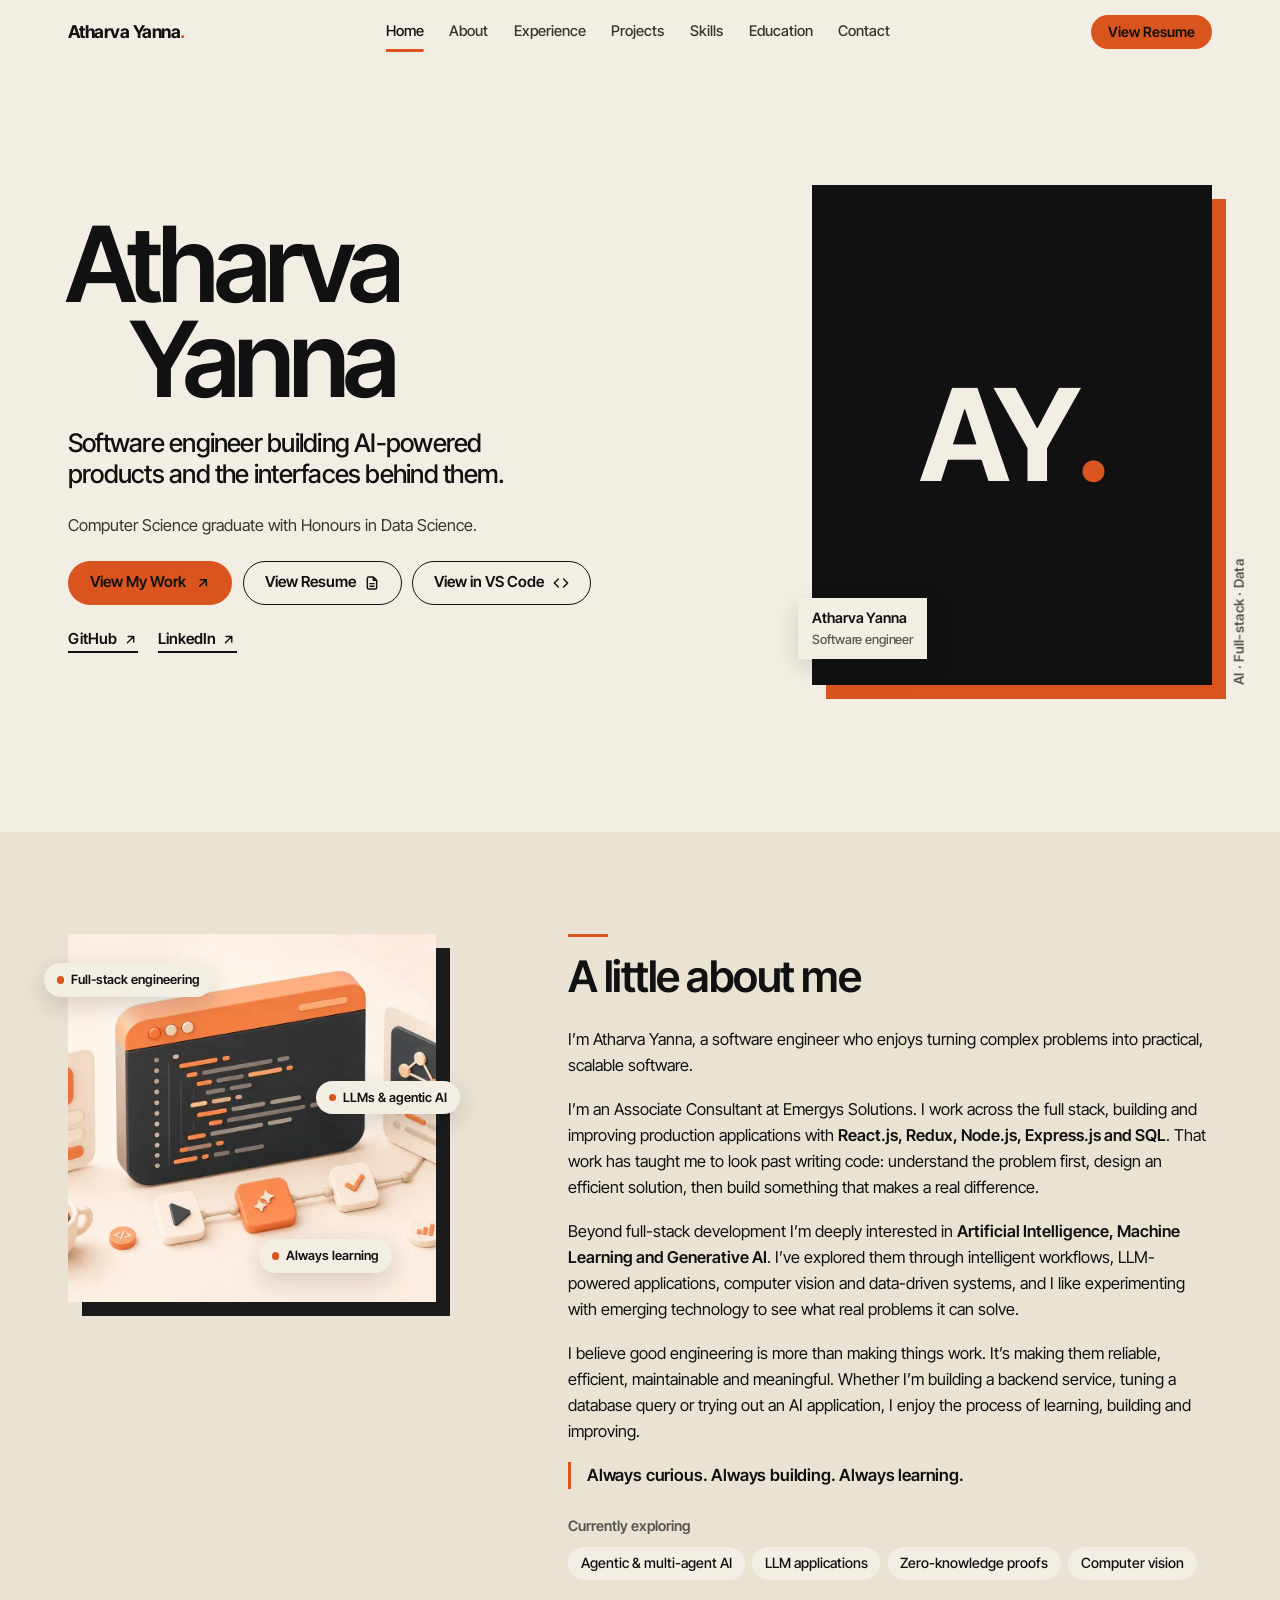
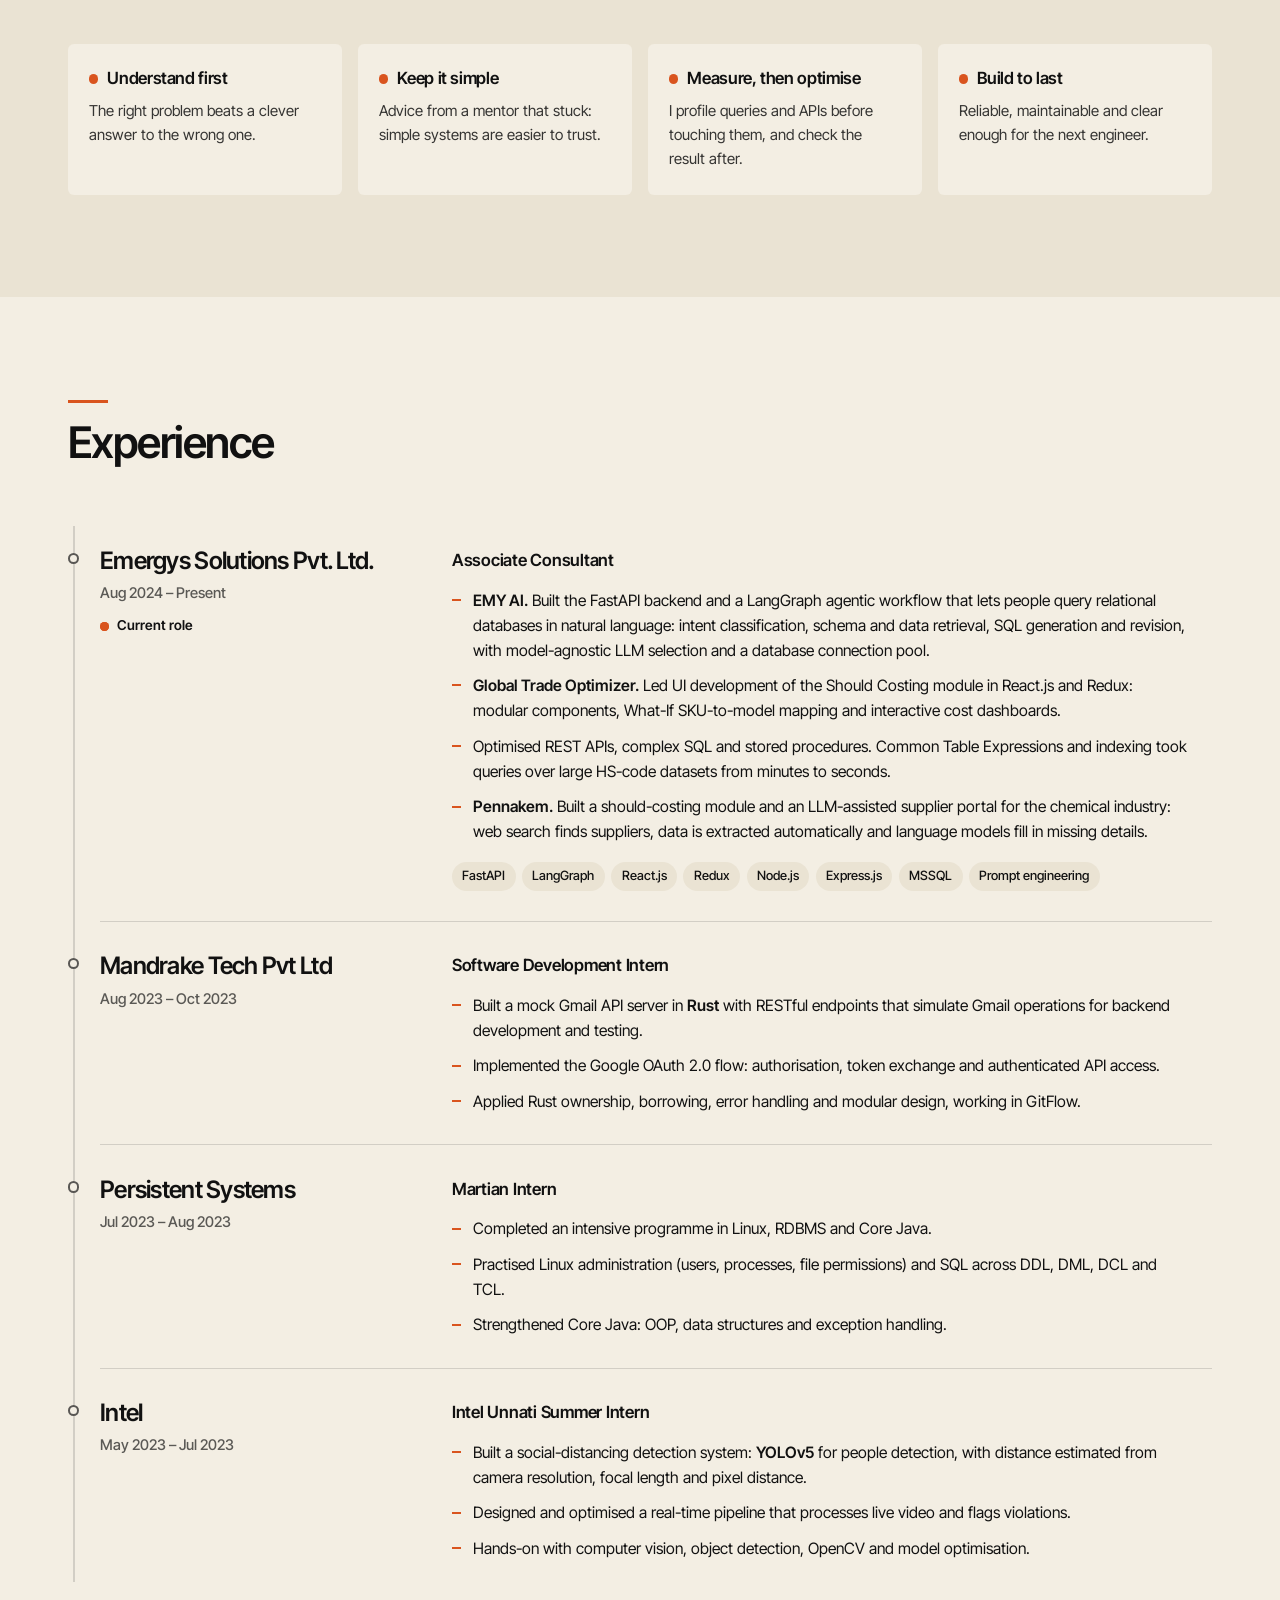
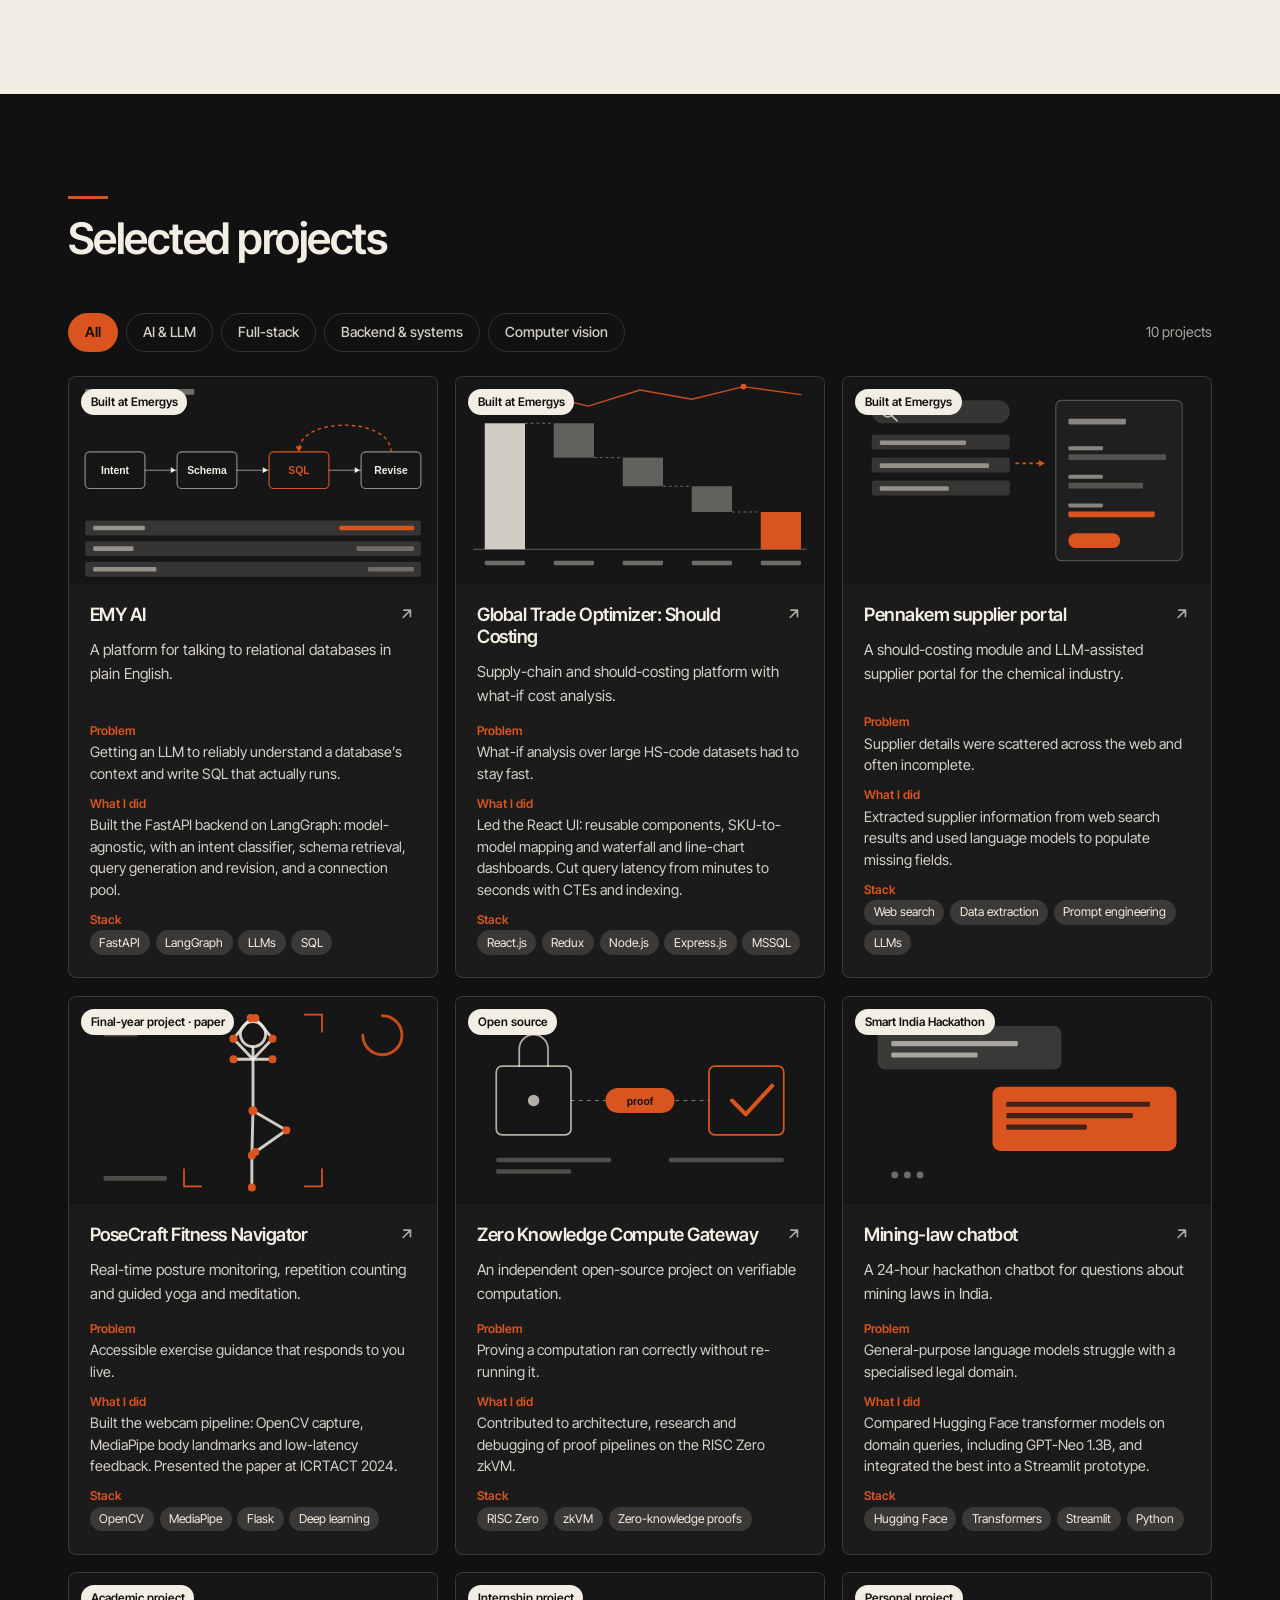
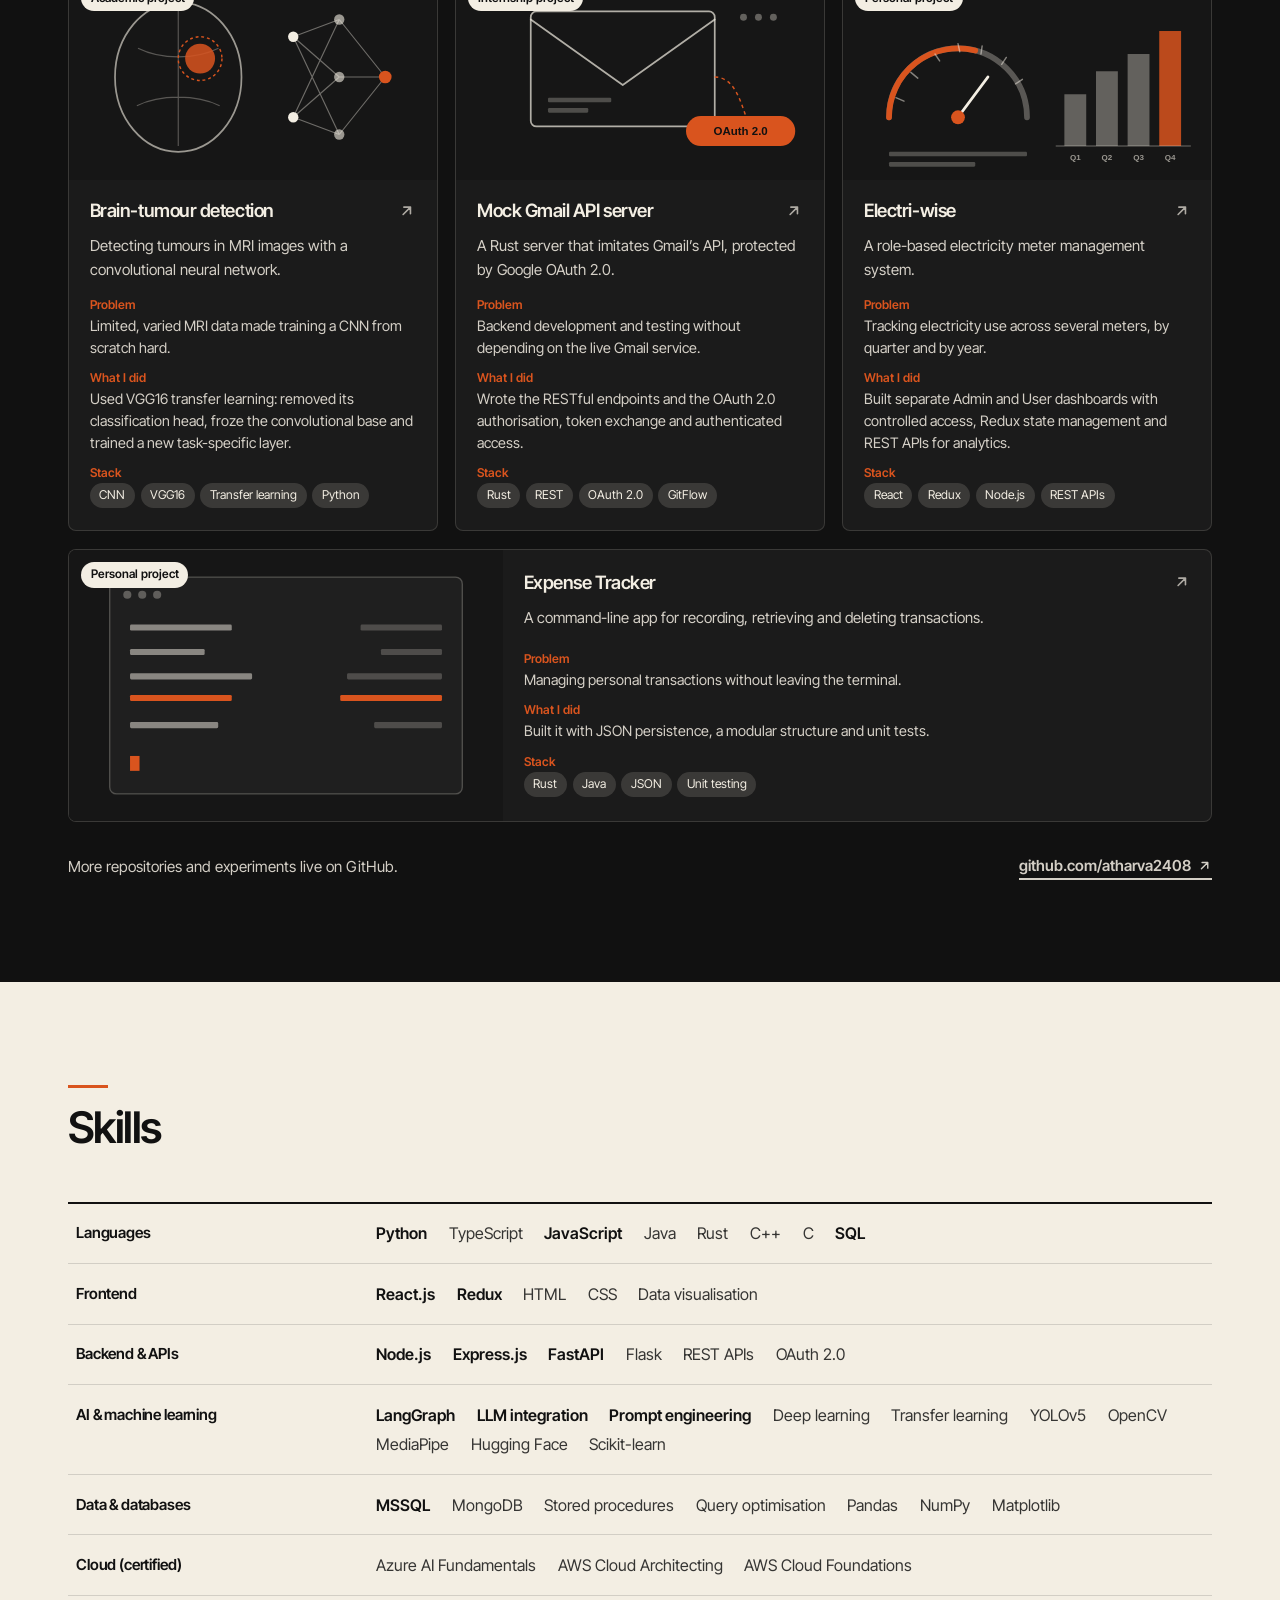
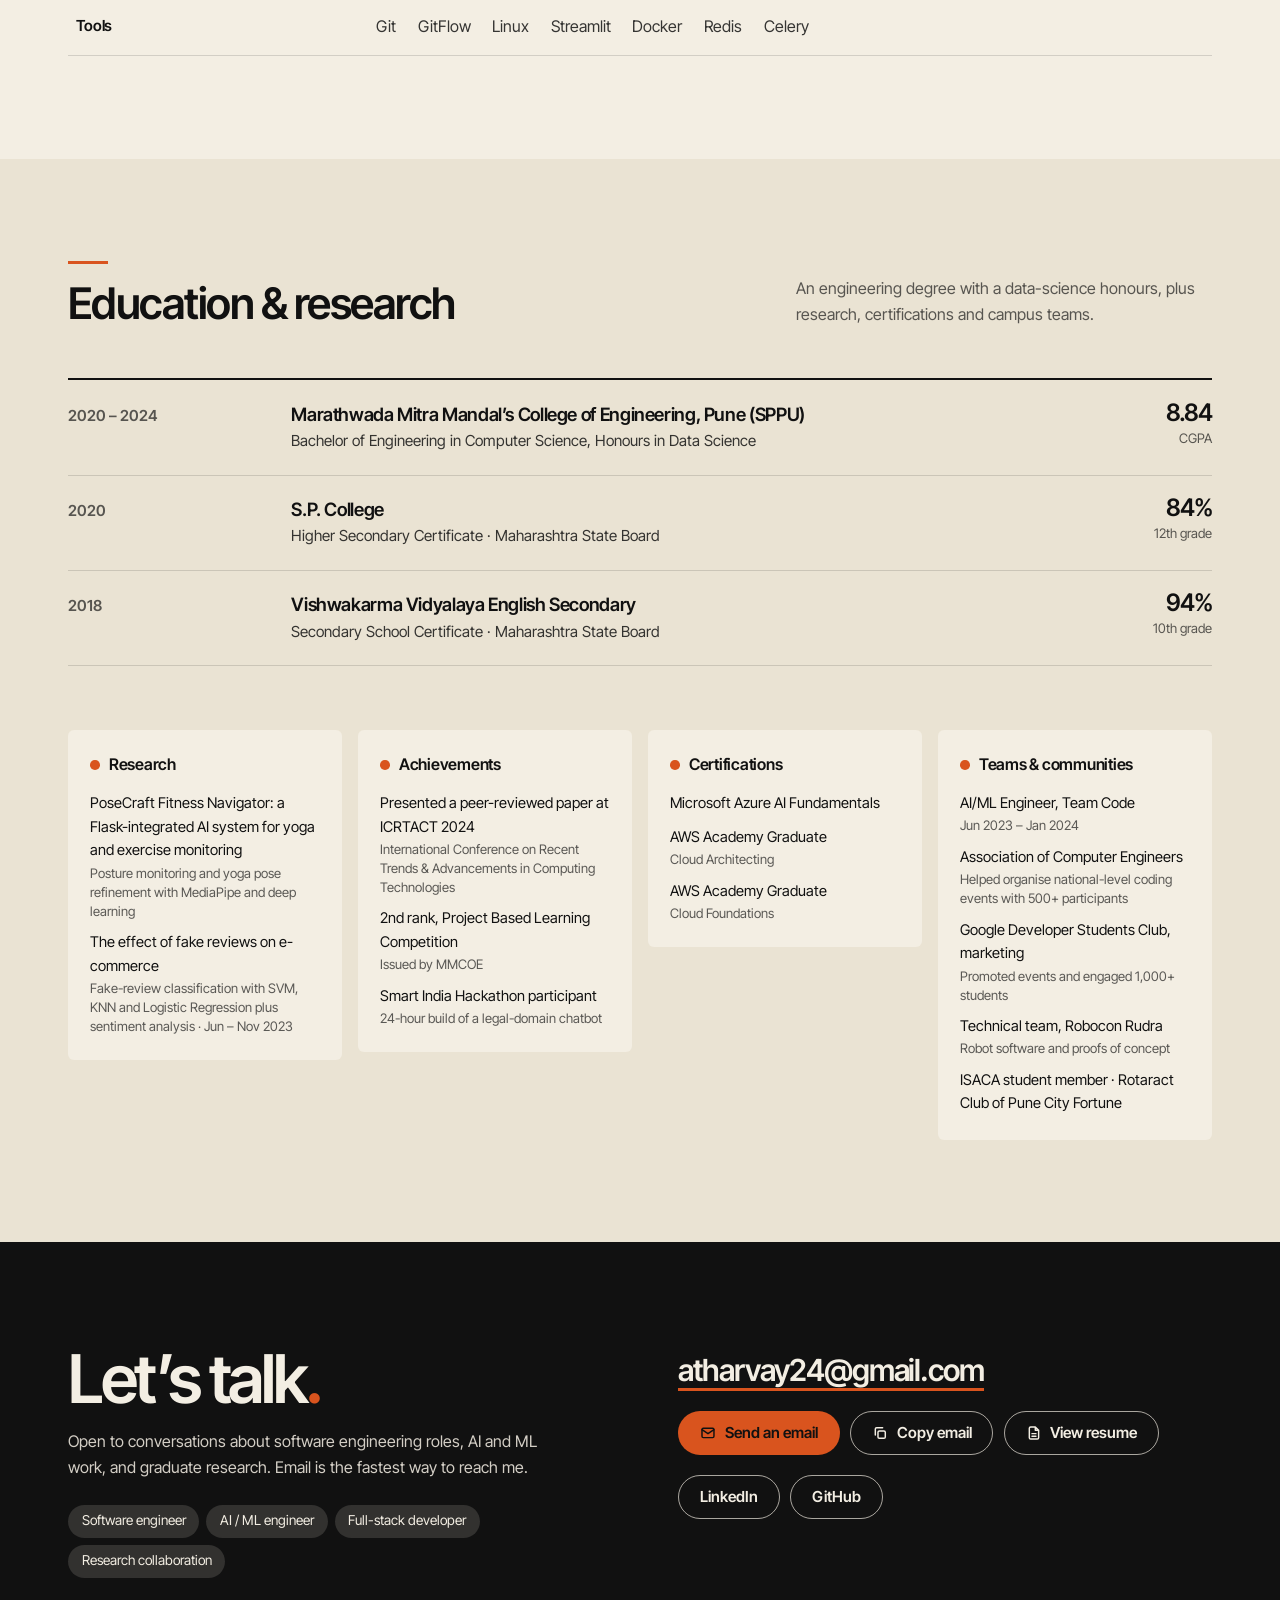
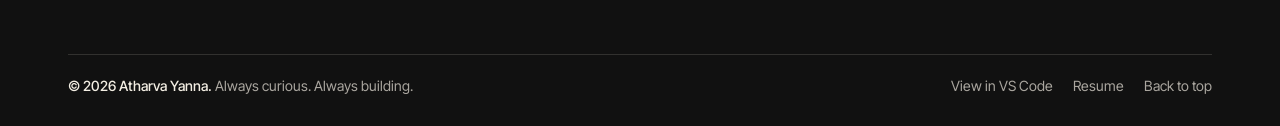
==== commit fd501803: "Updated the design." ====
--- a/index.html
+++ b/index.html
@@ -103,15 +103,14 @@
       <div class="wrap">
         <div class="hero__grid">
           <div class="hero__text">
-            <p class="hero__status" data-reveal><span class="dot" aria-hidden="true"></span>Associate Consultant at Emergys Solutions</p>
 
             <h1 class="hero__name" id="hero-title" aria-label="Atharva Yanna">
               <span class="line" aria-hidden="true"><span>Atharva</span></span>
-              <span class="line" aria-hidden="true"><span style="--d:110ms">Yanna<span class="dotmark">.</span></span></span>
+              <span class="line" aria-hidden="true"><span style="--d:110ms">Yanna<span class="dotmark"></span></span></span>
             </h1>
 
             <p class="hero__lead" data-reveal style="--d:200ms">Software engineer building AI-powered products and the interfaces behind them.</p>
-            <p class="hero__intro" data-reveal style="--d:260ms">I work across agentic LLM workflows, fast APIs and React. Computer Science graduate with Honours in Data Science.</p>
+            <p class="hero__intro" data-reveal style="--d:260ms">Computer Science graduate with Honours in Data Science.</p>
 
             <div class="hero__actions" data-reveal style="--d:320ms">
               <a class="btn btn--primary" href="#projects">View My Work <svg class="ic ic-out" aria-hidden="true"><use href="#i-out"/></svg></a>
@@ -128,10 +127,12 @@
             <div class="photo__frame tilt" data-tilt>
               <div class="photo__block" aria-hidden="true"></div>
               <div class="photo__img">
-                <div class="photo__mono" aria-hidden="true">A<i>Y</i></div>
-                <img src="assets/img/atharva.jpg" alt="Portrait of Atharva Yanna" width="402" height="520" decoding="async" fetchpriority="high" onerror="this.remove()">
+                <div class="photo__mono" aria-hidden="true">AY<i>.</i></div>
+                
+                <!-- <img src="assets/img/atharva.jpg" alt="Portrait of Atharva Yanna" width="402" height="520" decoding="async" fetchpriority="high" onerror="this.remove()"> -->
               </div>
               <figcaption class="photo__cap">Atharva Yanna<span>Software engineer</span></figcaption>
+              <span class="photo__side" aria-hidden="true">AI · Full-stack · Data</span>
             </div>
           </figure>
         </div>
@@ -144,9 +145,9 @@
         <div class="about">
           <figure class="photo" data-reveal>
             <div class="photo__frame tilt" data-tilt>
-              <div class="photo__block" aria-hidden="true"></div>
+              <div class="photo__block__about" aria-hidden="true"></div>
               <div class="photo__img">
-                <img src="assets/img/atharva.jpg" alt="Atharva Yanna, smiling, in a navy shirt" width="402" height="520" loading="lazy" decoding="async" onerror="this.remove()">
+                <img src="assets/img/about_me.jpg" alt="Atharva Yanna, smiling, in a navy shirt" width="402" height="520" loading="lazy" decoding="async" onerror="this.remove()">
               </div>
               <span class="chip chip--a">Full-stack engineering</span>
               <span class="chip chip--b">LLMs &amp; agentic AI</span>
@@ -187,7 +188,6 @@
       <div class="wrap">
         <div class="sec-head">
           <h2 id="exp-title" data-reveal>Experience</h2>
-          <p data-reveal style="--d:100ms">One full-time role and three internships, from Linux and Java basics to production AI workflows.</p>
         </div>
 
         <div class="timeline" id="timeline">
@@ -199,14 +199,10 @@
             </div>
             <div>
               <p class="xp__role">Associate Consultant</p>
-              <div class="impact">
-                <div><strong>Minutes → seconds</strong><span>API and SQL response times</span></div>
-                <div><strong>~50%</strong><span>better application performance</span></div>
-              </div>
               <ul class="xp__list">
                 <li><strong>EMY AI.</strong> Built the FastAPI backend and a LangGraph agentic workflow that lets people query relational databases in natural language: intent classification, schema and data retrieval, SQL generation and revision, with model-agnostic LLM selection and a database connection pool.</li>
                 <li><strong>Global Trade Optimizer.</strong> Led UI development of the Should Costing module in React.js and Redux: modular components, What-If SKU-to-model mapping and interactive cost dashboards.</li>
-                <li><strong>Performance.</strong> Optimised REST APIs, complex SQL and stored procedures. Common Table Expressions and indexing took queries over large HS-code datasets from minutes to seconds.</li>
+                <li>Optimised REST APIs, complex SQL and stored procedures. Common Table Expressions and indexing took queries over large HS-code datasets from minutes to seconds.</li>
                 <li><strong>Pennakem.</strong> Built a should-costing module and an LLM-assisted supplier portal for the chemical industry: web search finds suppliers, data is extracted automatically and language models fill in missing details.</li>
               </ul>
               <ul class="xp__stack" aria-label="Technologies">
@@ -259,7 +255,6 @@
       <div class="wrap">
         <div class="sec-head">
           <h2 id="proj-title" data-reveal>Selected projects</h2>
-          <p data-reveal style="--d:100ms">Work projects first, then research, hackathons and personal builds. Filter by area.</p>
         </div>
 
         <div class="filters" id="filters" role="group" aria-label="Filter projects" data-reveal>
@@ -408,69 +403,6 @@
           <a class="textlink" href="https://github.com/atharva2408" target="_blank" rel="noopener">github.com/atharva2408 <svg class="ic" aria-hidden="true"><use href="#i-out"/></svg></a>
         </p>
 
-        <!-- EMY AI explorer -->
-        <div class="lab" id="lab" data-reveal>
-          <div class="lab__intro">
-            <h3>Under the hood: how EMY AI answers a question</h3>
-            <p>Click through the workflow I built at Emergys. A simplified, illustrative example, not real company data.</p>
-          </div>
-          <div class="steps" role="tablist" aria-label="EMY AI workflow steps" aria-orientation="vertical">
-            <button role="tab" id="t1" aria-controls="p1" aria-selected="true" type="button"><span class="n">1</span>Intent check</button>
-            <button role="tab" id="t2" aria-controls="p2" aria-selected="false" tabindex="-1" type="button"><span class="n">2</span>Schema retrieval</button>
-            <button role="tab" id="t3" aria-controls="p3" aria-selected="false" tabindex="-1" type="button"><span class="n">3</span>Query generation</button>
-            <button role="tab" id="t4" aria-controls="p4" aria-selected="false" tabindex="-1" type="button"><span class="n">4</span>Query revision</button>
-            <button role="tab" id="t5" aria-controls="p5" aria-selected="false" tabindex="-1" type="button"><span class="n">5</span>Data retrieval</button>
-            <button role="tab" id="t6" aria-controls="p6" aria-selected="false" tabindex="-1" type="button"><span class="n">6</span>Visualisation</button>
-          </div>
-          <div class="panels">
-            <div class="panel show" role="tabpanel" id="p1" aria-labelledby="t1">
-              <h4>Is this a question the database can answer?</h4>
-              <p>An intent classifier checks relevance before anything expensive runs, so off-topic questions never reach the model or the database.</p>
-              <pre><b>question:</b> "Which suppliers cost us the most this quarter?"
-<b>intent:</b>   database_question
-<b>relevant:</b> true</pre>
-            </div>
-            <div class="panel" role="tabpanel" id="p2" aria-labelledby="t2" hidden>
-              <h4>Find the tables and columns that matter</h4>
-              <p>Schema retrieval gives the model only the parts of the database it needs, which is how it keeps hold of the database’s context.</p>
-              <pre><b>tables:</b>  suppliers, purchase_orders
-<b>columns:</b> suppliers.name, purchase_orders.line_total,
-         purchase_orders.order_date</pre>
-            </div>
-            <div class="panel" role="tabpanel" id="p3" aria-labelledby="t3" hidden>
-              <h4>Write the SQL, with whichever model fits</h4>
-              <p>The architecture is model-agnostic: the LLM that writes the query can be chosen or swapped without changing the workflow.</p>
-              <pre><b>SELECT</b> s.name, <b>SUM</b>(o.line_total) <b>AS</b> spend
-<b>FROM</b> purchase_orders o <b>JOIN</b> suppliers s <b>ON</b> s.id = o.supplier_id
-<b>WHERE</b> o.order_date &gt;= :quarter_start
-<b>GROUP BY</b> s.name <b>ORDER BY</b> spend <b>DESC</b>;</pre>
-            </div>
-            <div class="panel" role="tabpanel" id="p4" aria-labelledby="t4" hidden>
-              <h4>Check it, and fix it if it fails</h4>
-              <p>If a generated query does not run or does not match the schema, it goes back to the model with the error to be revised.</p>
-              <pre><b>error:</b> column "amount" does not exist
-<b>revise:</b> use purchase_orders.line_total
-<b>status:</b> query valid</pre>
-            </div>
-            <div class="panel" role="tabpanel" id="p5" aria-labelledby="t5" hidden>
-              <h4>Run it through a connection pool</h4>
-              <p>A database pool manages connections so many people can ask questions reliably, without opening a new connection every time.</p>
-              <pre><b>pool:</b> connection acquired
-<b>rows:</b> 10 returned
-<b>pool:</b> connection released</pre>
-            </div>
-            <div class="panel" role="tabpanel" id="p6" aria-labelledby="t6" hidden>
-              <h4>Show the answer, not just rows</h4>
-              <p>The result is turned into a visualisation chosen from the question, so the answer reads at a glance.</p>
-              <div class="bars" aria-label="Example bar chart of spend by supplier">
-                <div>Supplier A<i style="--w:100%"></i></div>
-                <div>Supplier B<i style="--w:74%"></i></div>
-                <div>Supplier C<i style="--w:52%"></i></div>
-                <div>Supplier D<i style="--w:31%"></i></div>
-              </div>
-            </div>
-          </div>
-        </div>
       </div>
     </section>
 
@@ -479,7 +411,6 @@
       <div class="wrap">
         <div class="sec-head">
           <h2 id="skills-title" data-reveal>Skills</h2>
-          <p data-reveal style="--d:100ms">Grouped by the part of the system they belong to.</p>
         </div>
         <div class="skills" data-stagger>
           <div class="skill" tabindex="0"><h3>Languages</h3><p><span class="k">Python</span><span>TypeScript</span><span class="k">JavaScript</span><span>Java</span><span>Rust</span><span>C++</span><span>C</span><span class="k">SQL</span></p></div>
@@ -488,9 +419,8 @@
           <div class="skill" tabindex="0"><h3>AI &amp; machine learning</h3><p><span class="k">LangGraph</span><span class="k">LLM integration</span><span class="k">Prompt engineering</span><span>Deep learning</span><span>Transfer learning</span><span>YOLOv5</span><span>OpenCV</span><span>MediaPipe</span><span>Hugging Face</span><span>Scikit-learn</span></p></div>
           <div class="skill" tabindex="0"><h3>Data &amp; databases</h3><p><span class="k">MSSQL</span><span>MongoDB</span><span>Stored procedures</span><span>Query optimisation</span><span>Pandas</span><span>NumPy</span><span>Matplotlib</span></p></div>
           <div class="skill" tabindex="0"><h3>Cloud (certified)</h3><p><span>Azure AI Fundamentals</span><span>AWS Cloud Architecting</span><span>AWS Cloud Foundations</span></p></div>
-          <div class="skill" tabindex="0"><h3>Tools</h3><p><span>Git</span><span>GitFlow</span><span>Linux</span><span>Streamlit</span></p></div>
-        </div>
-        <p class="skills-note" data-reveal><b>Bold</b> marks what I use in my current role at Emergys.</p>
+          <div class="skill" tabindex="0"><h3>Tools</h3><p><span>Git</span><span>GitFlow</span><span>Linux</span><span>Streamlit</span><span>Docker</span><span>Redis</span><span>Celery</span></p></div>
+        </div>
       </div>
     </section>
 
--- a/css/main.css
+++ b/css/main.css
@@ -171,12 +171,18 @@
 .tilt.is-active { transition: transform .12s linear; }
 .photo__frame { position: relative; aspect-ratio: 4 / 5; }
 .photo__block { position: absolute; inset: 0; transform: translate(14px, 14px); background: var(--orange); transition: transform .6s var(--ease); }
+.photo__block__about { position: absolute; inset: 0; transform: translate(14px, 14px); background: var(--ink-2); transition: transform .6s var(--ease); }
 .photo__img { position: absolute; inset: 0; overflow: hidden; background: var(--cream-3); }
 .photo__img img { position: relative; z-index: 1; width: 100%; height: 100%; object-fit: cover; object-position: center 12%; }
 .photo__mono { position: absolute; inset: 0; display: flex; align-items: center; justify-content: center; font-size: 8rem; font-weight: 700; letter-spacing: -.06em; color: var(--cream); background: var(--ink); }
 .photo__mono i { color: var(--orange); font-style: normal; }
 .photo__cap { z-index: 3; position: absolute; left: -.9rem; bottom: 1.6rem; background: var(--cream); color: var(--ink); padding: .55rem .9rem; font-weight: 600; font-size: .9rem; letter-spacing: -.01em; box-shadow: 0 8px 24px rgba(17,17,17,.14); }
 .photo__cap span { display: block; font-weight: 500; font-size: .8rem; color: var(--ink-60); }
+.photo__side {
+  position: absolute; right: -2.4rem; top: 0; bottom: 0; z-index: 3; display: flex; align-items: center;
+  writing-mode: vertical-rl; transform: rotate(180deg);
+  font-size: .85rem; font-weight: 600; letter-spacing: .02em; color: var(--ink-60); white-space: nowrap;
+}
 @media (hover: hover) { .photo:hover .photo__block { transform: translate(20px, 20px); } }
 
 /* floating labels around the about photo */
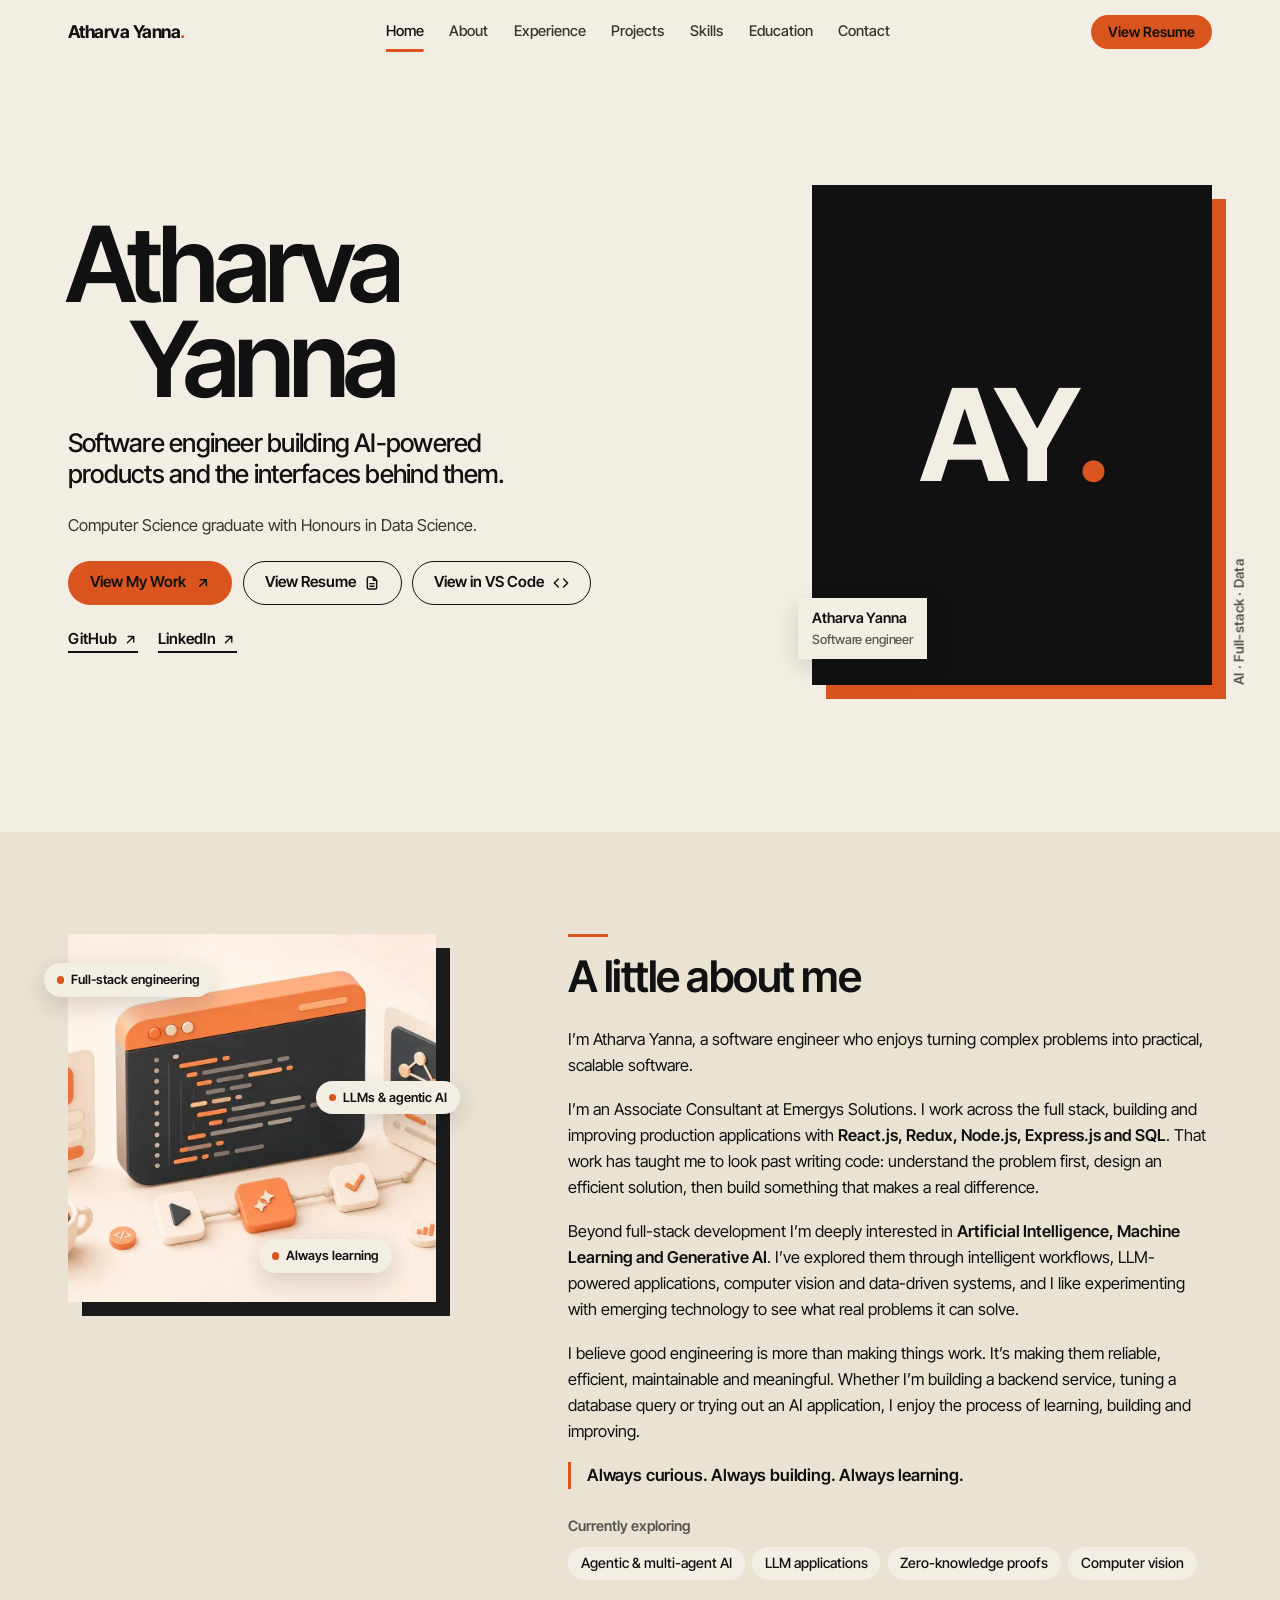
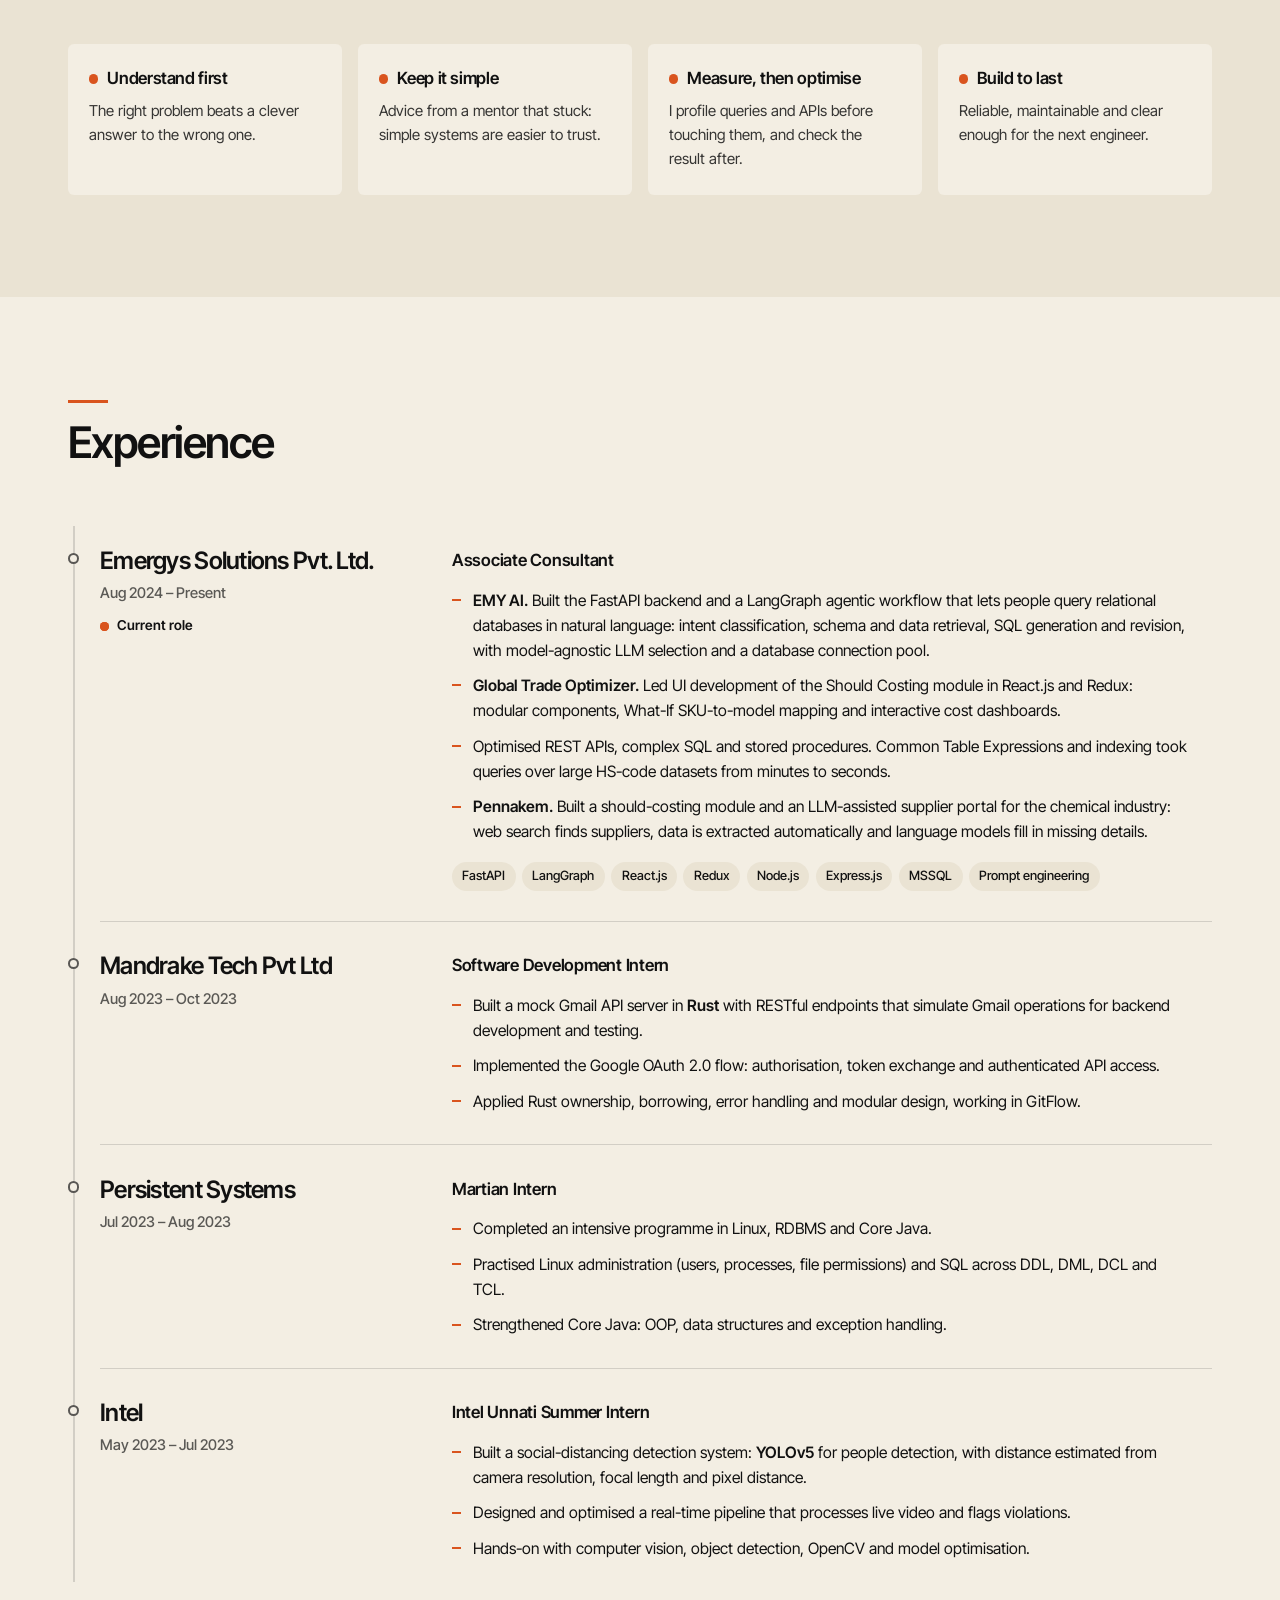
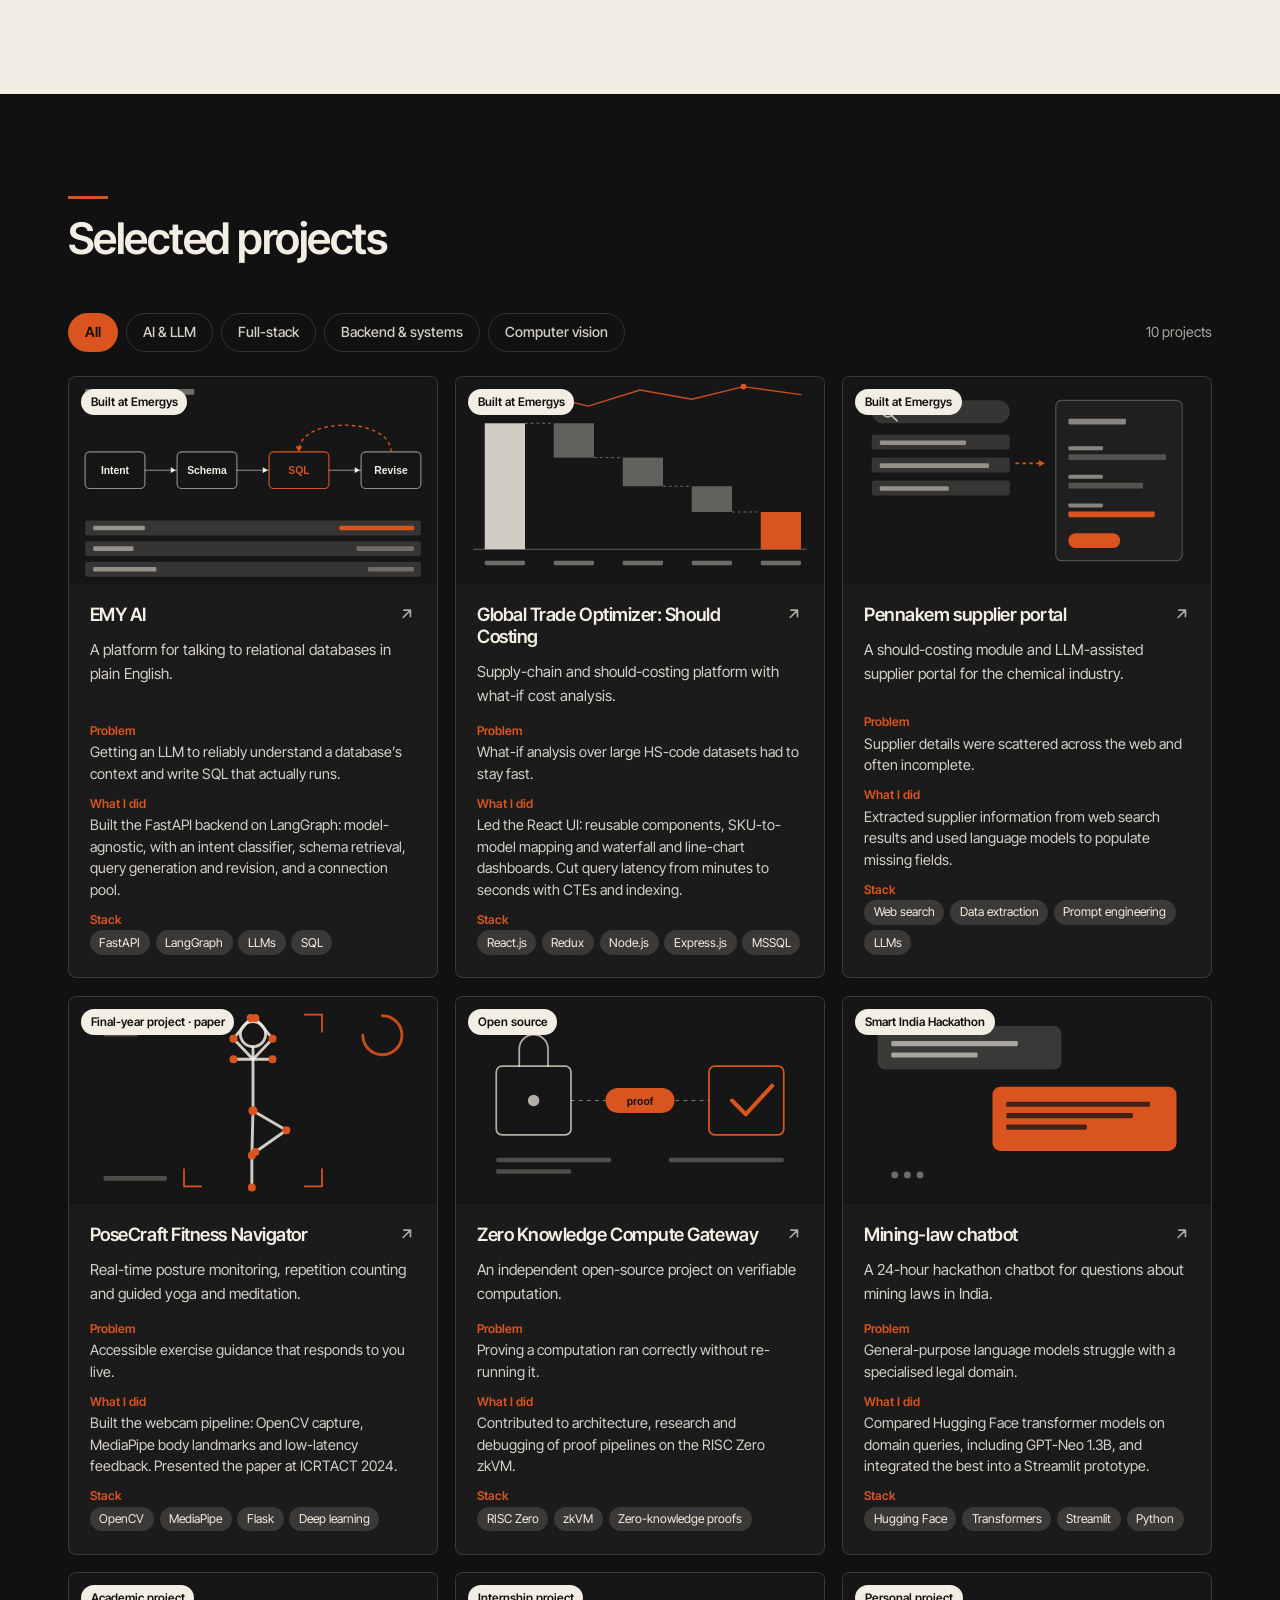
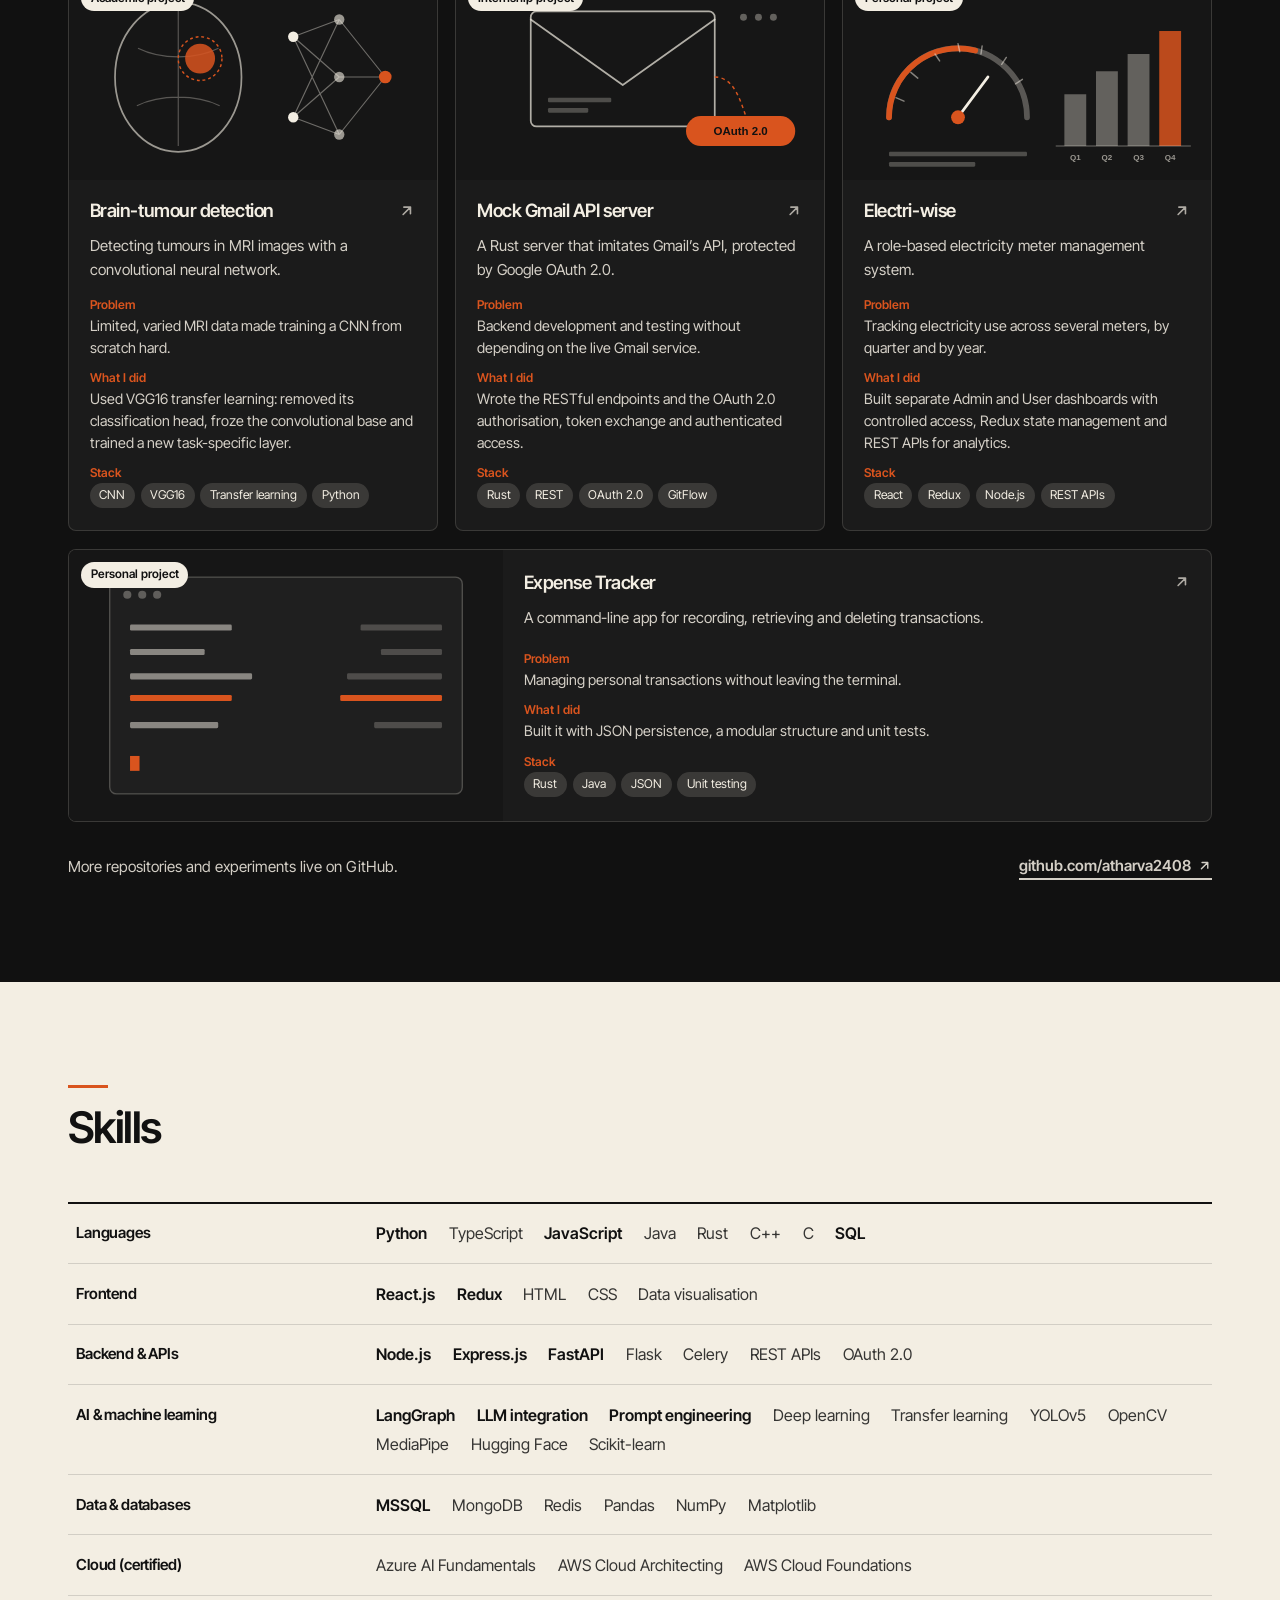
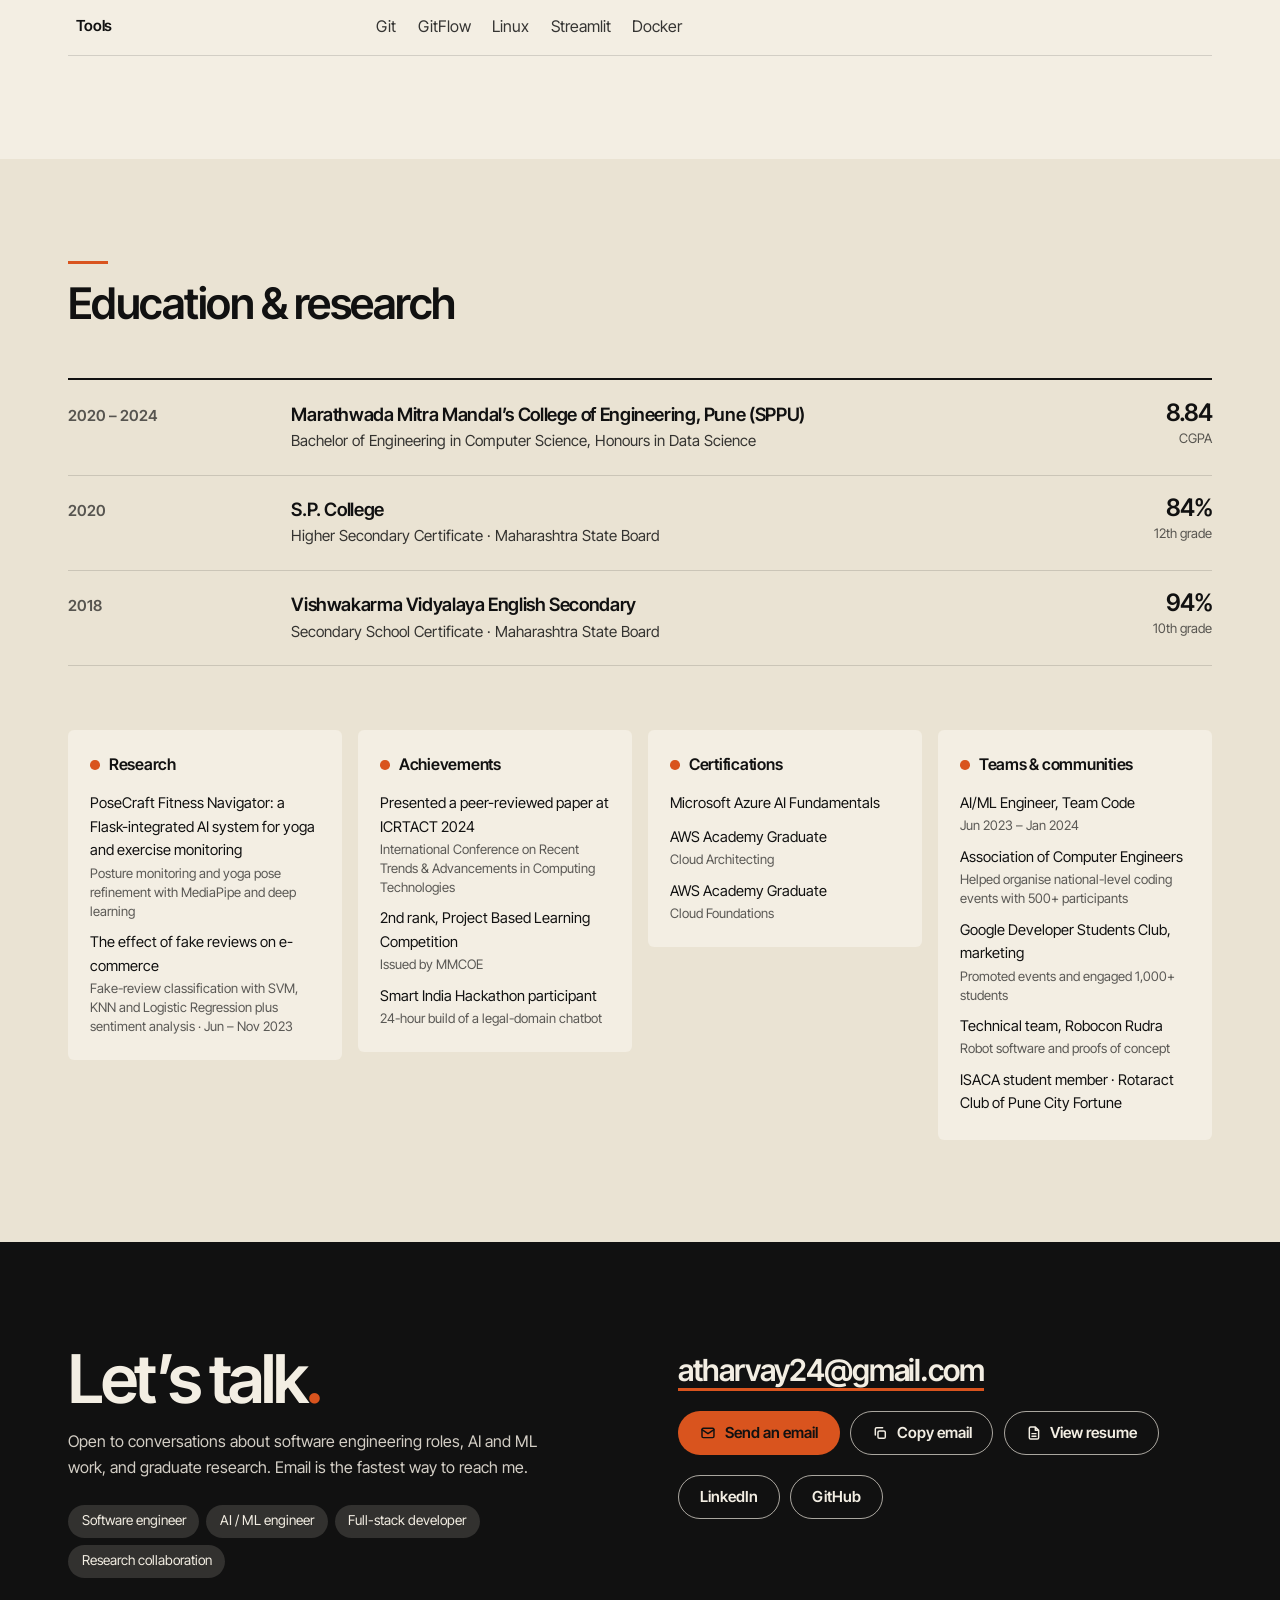
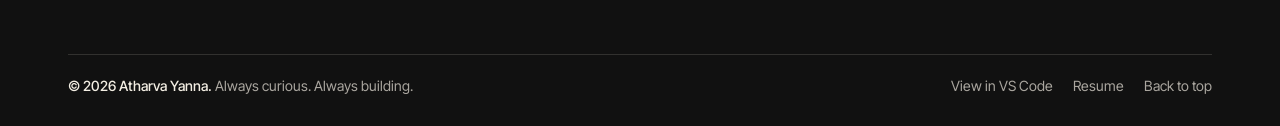
==== commit 16d8433f: "Updated Resume." ====
--- a/index.html
+++ b/index.html
@@ -415,11 +415,11 @@
         <div class="skills" data-stagger>
           <div class="skill" tabindex="0"><h3>Languages</h3><p><span class="k">Python</span><span>TypeScript</span><span class="k">JavaScript</span><span>Java</span><span>Rust</span><span>C++</span><span>C</span><span class="k">SQL</span></p></div>
           <div class="skill" tabindex="0"><h3>Frontend</h3><p><span class="k">React.js</span><span class="k">Redux</span><span>HTML</span><span>CSS</span><span>Data visualisation</span></p></div>
-          <div class="skill" tabindex="0"><h3>Backend &amp; APIs</h3><p><span class="k">Node.js</span><span class="k">Express.js</span><span class="k">FastAPI</span><span>Flask</span><span>REST APIs</span><span>OAuth 2.0</span></p></div>
+          <div class="skill" tabindex="0"><h3>Backend &amp; APIs</h3><p><span class="k">Node.js</span><span class="k">Express.js</span><span class="k">FastAPI</span><span>Flask</span><span>Celery</span><span>REST APIs</span><span>OAuth 2.0</span></p></div>
           <div class="skill" tabindex="0"><h3>AI &amp; machine learning</h3><p><span class="k">LangGraph</span><span class="k">LLM integration</span><span class="k">Prompt engineering</span><span>Deep learning</span><span>Transfer learning</span><span>YOLOv5</span><span>OpenCV</span><span>MediaPipe</span><span>Hugging Face</span><span>Scikit-learn</span></p></div>
-          <div class="skill" tabindex="0"><h3>Data &amp; databases</h3><p><span class="k">MSSQL</span><span>MongoDB</span><span>Stored procedures</span><span>Query optimisation</span><span>Pandas</span><span>NumPy</span><span>Matplotlib</span></p></div>
+          <div class="skill" tabindex="0"><h3>Data &amp; databases</h3><p><span class="k">MSSQL</span><span>MongoDB</span><span>Redis</span><span>Pandas</span><span>NumPy</span><span>Matplotlib</span></p></div>
           <div class="skill" tabindex="0"><h3>Cloud (certified)</h3><p><span>Azure AI Fundamentals</span><span>AWS Cloud Architecting</span><span>AWS Cloud Foundations</span></p></div>
-          <div class="skill" tabindex="0"><h3>Tools</h3><p><span>Git</span><span>GitFlow</span><span>Linux</span><span>Streamlit</span><span>Docker</span><span>Redis</span><span>Celery</span></p></div>
+          <div class="skill" tabindex="0"><h3>Tools</h3><p><span>Git</span><span>GitFlow</span><span>Linux</span><span>Streamlit</span><span>Docker</span></p></div>
         </div>
       </div>
     </section>
@@ -429,7 +429,6 @@
       <div class="wrap">
         <div class="sec-head">
           <h2 id="edu-title" data-reveal>Education &amp; research</h2>
-          <p data-reveal style="--d:100ms">An engineering degree with a data-science honours, plus research, certifications and campus teams.</p>
         </div>
 
         <div class="edu" data-stagger>
